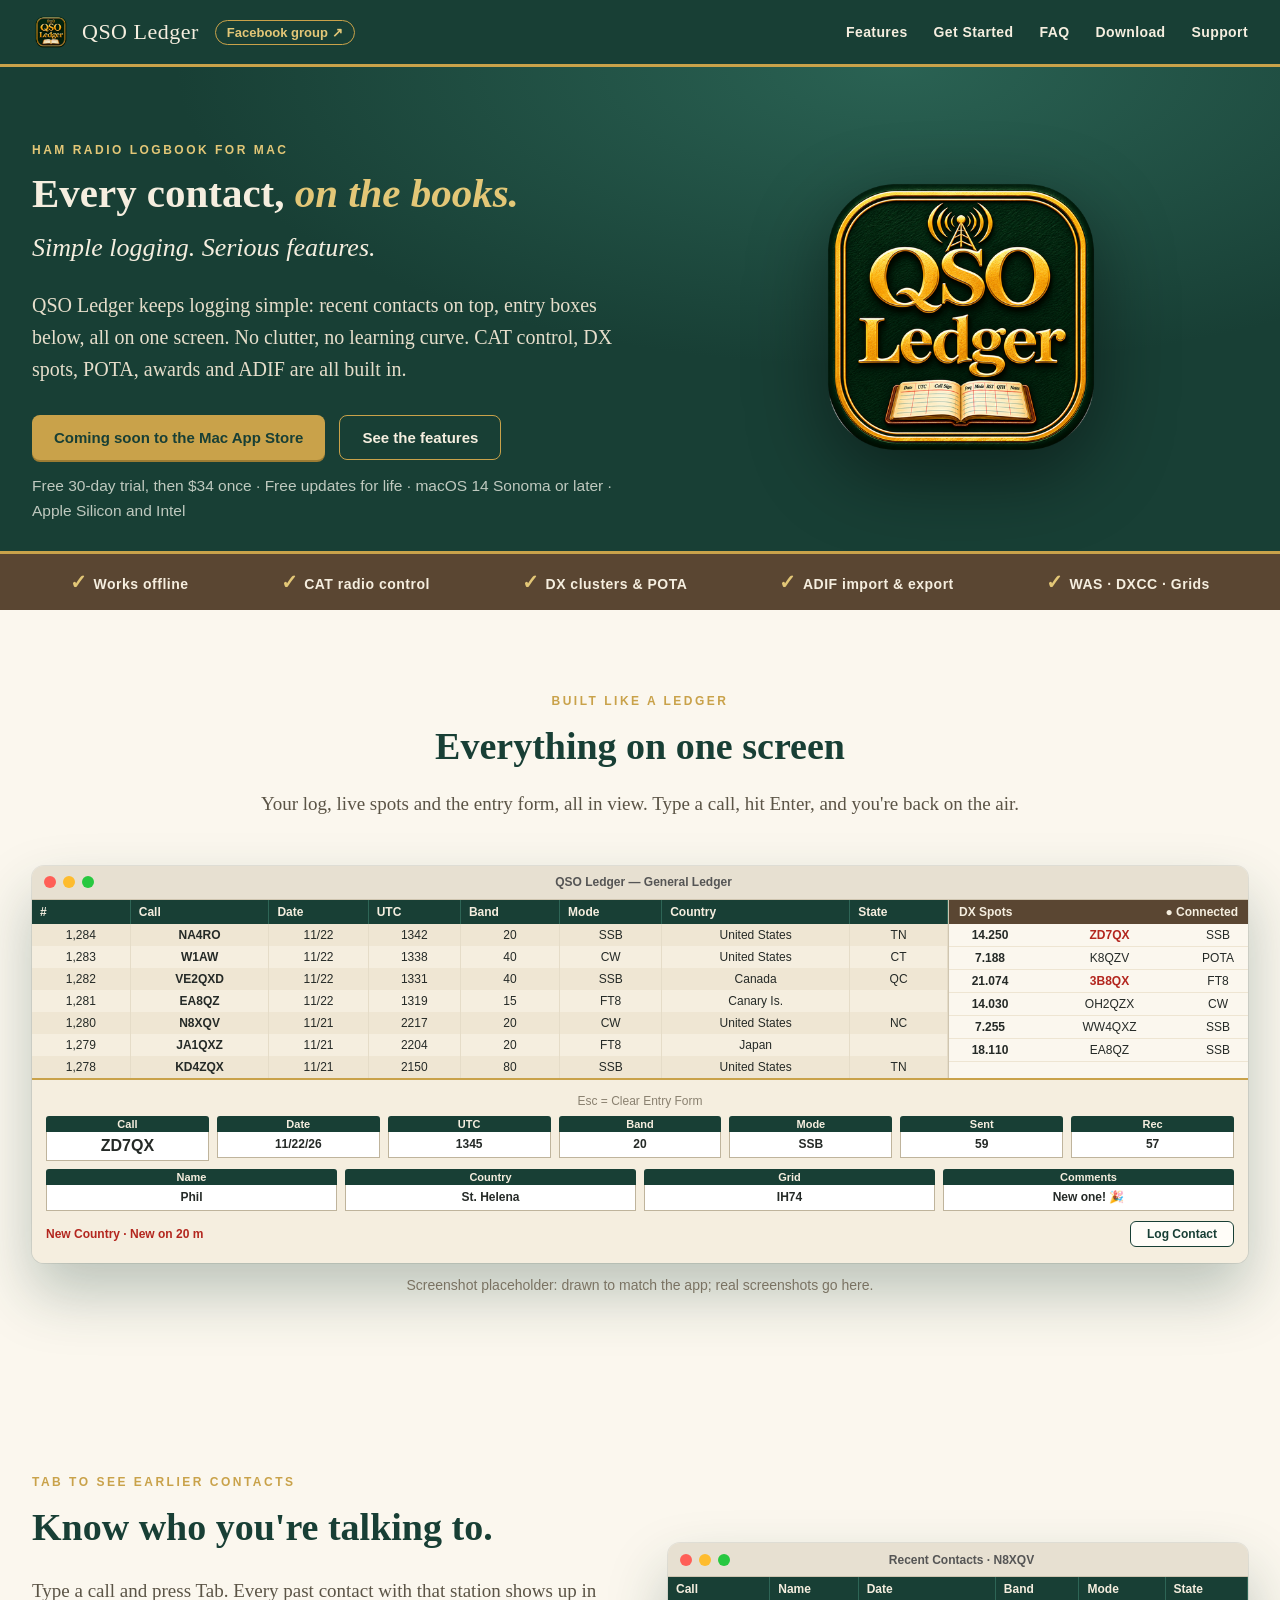
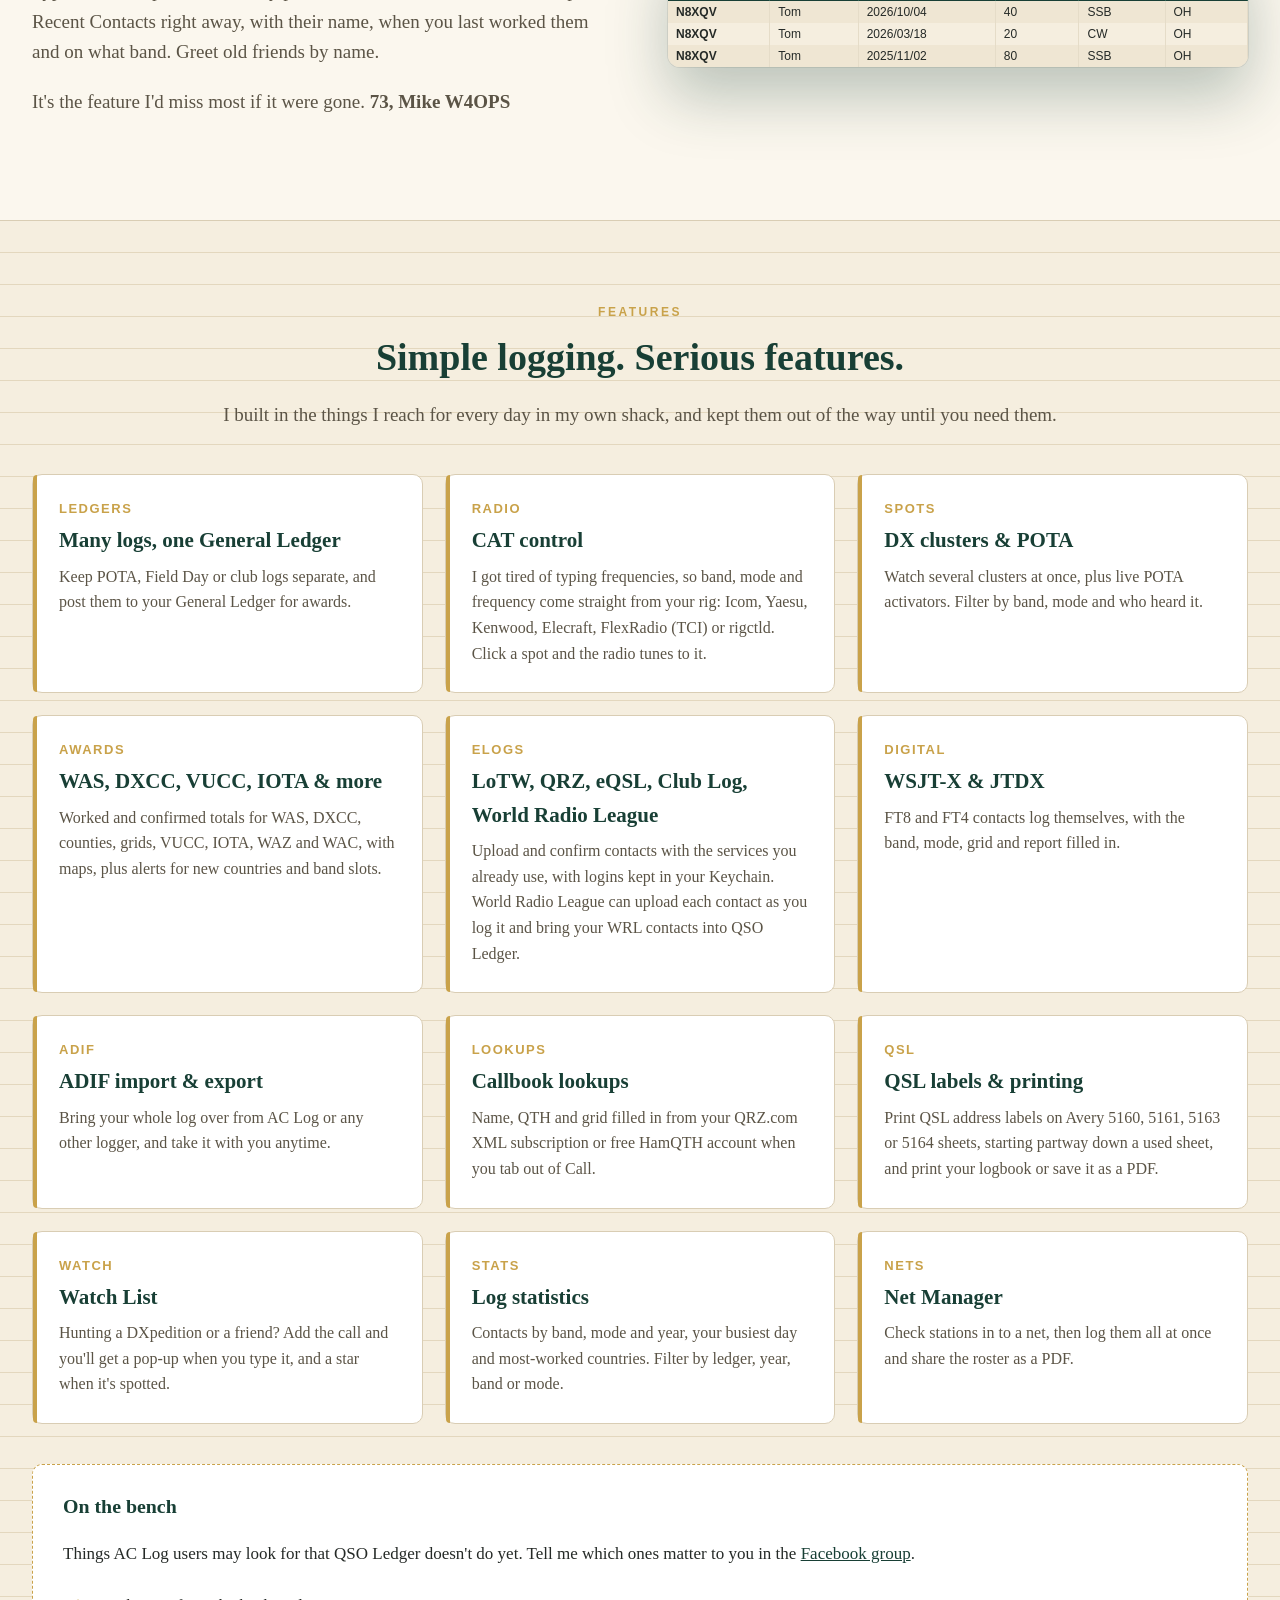
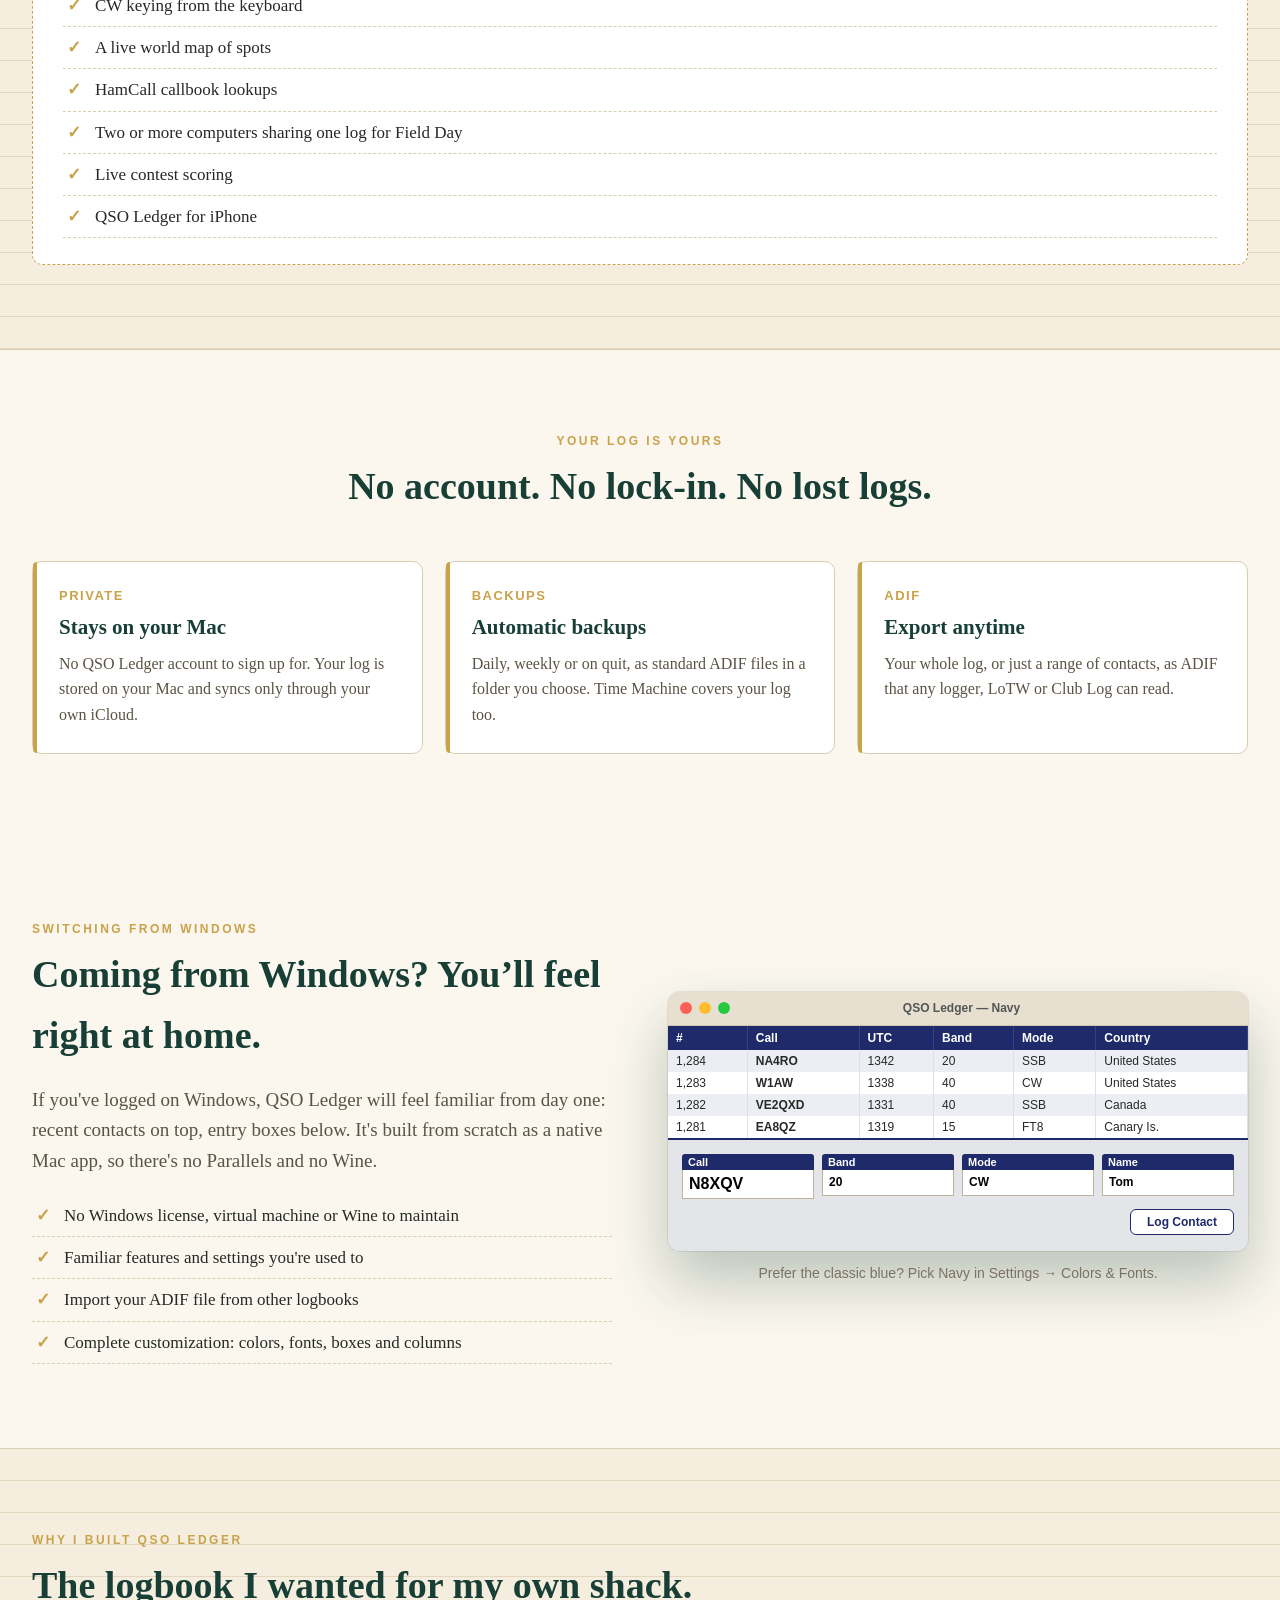
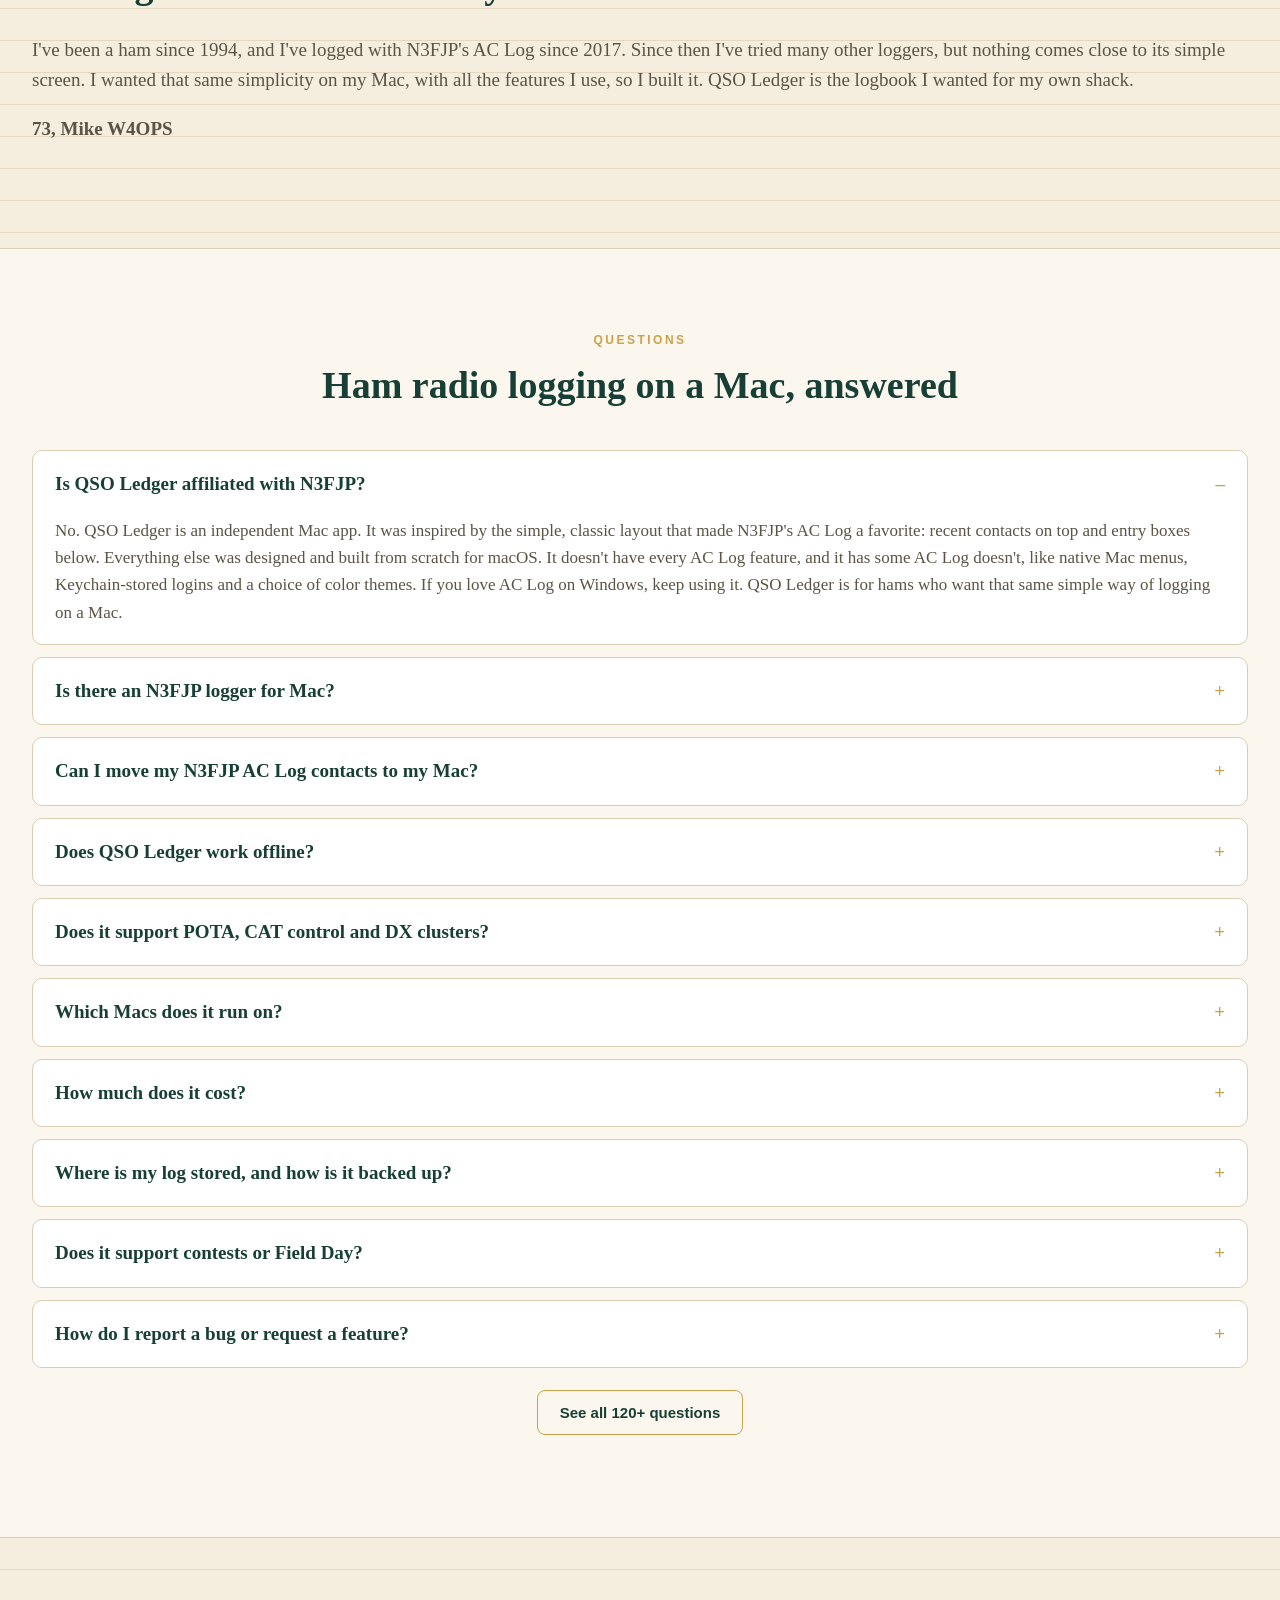
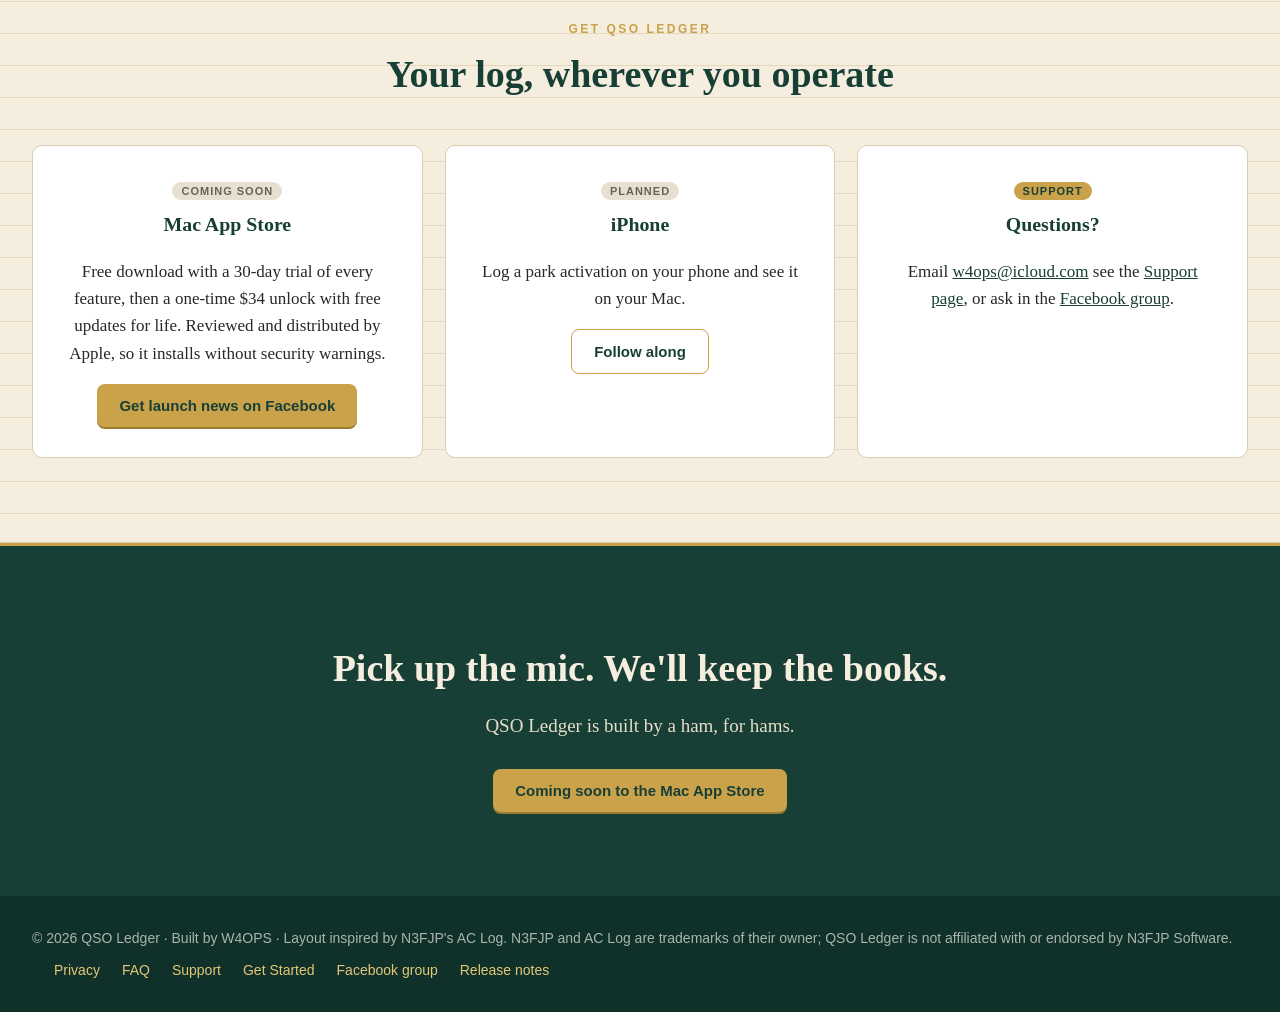
==== index.html @ 503329b3 "Use the full screen width: small side margins, every page and section as wide as the front page; her" ====
<!doctype html>
<html lang="en"><head>
<meta charset="utf-8"><meta name="viewport" content="width=device-width,initial-scale=1">
<title>QSO Ledger: Ham Radio Logbook for Mac, an N3FJP-Style Logger for macOS</title>
<meta name="description" content="QSO Ledger is a ham radio logbook for Mac. An N3FJP-style amateur radio logger for macOS with CAT control, DX clusters, POTA spots, WAS and DXCC awards, LoTW and ADIF import from AC Log.">
<meta name="keywords" content="ham radio logbook for Mac, logbook for Mac, amateur radio logger Mac, N3FJP for Mac, N3FJP equivalent for Mac, AC Log for Mac, macOS ham radio logging software, POTA logger Mac, ADIF logger Mac, DX cluster Mac">
<link rel="canonical" href="https://qsoledger.com/">
<meta property="og:type" content="website"><meta property="og:url" content="https://qsoledger.com/">
<meta property="og:title" content="QSO Ledger: Ham Radio Logbook for Mac">
<meta property="og:description" content="Every contact, on the books. Simple logging. Serious features. The ham radio logbook for Mac.">
<meta property="og:image" content="https://qsoledger.com/icon.png">
<meta name="twitter:card" content="summary">
<script type="application/ld+json">
{"@context": "https://schema.org", "@graph": [{"@type": "SoftwareApplication", "name": "QSO Ledger", "operatingSystem": "macOS 14 or later", "applicationCategory": "UtilitiesApplication", "description": "Ham radio logbook for Mac with CAT control, DX clusters, POTA spots, awards and ADIF import, with a layout inspired by N3FJP's AC Log.", "url": "https://qsoledger.com/", "image": "https://qsoledger.com/icon.png", "author": {"@type": "Person", "name": "W4OPS"}, "offers": [{"@type": "Offer", "name": "30-day free trial", "price": "0.00", "priceCurrency": "USD"}, {"@type": "Offer", "name": "Unlock QSO Ledger (one-time in-app purchase)", "price": "34.00", "priceCurrency": "USD"}]}, {"@type": "FAQPage", "mainEntity": [{"@type": "Question", "name": "Is QSO Ledger affiliated with N3FJP?", "acceptedAnswer": {"@type": "Answer", "text": "No. QSO Ledger is an independent Mac app. It was inspired by the simple, classic layout that made N3FJP's AC Log a favorite: recent contacts on top and entry boxes below. Everything else was designed and built from scratch for macOS. It doesn't have every AC Log feature, and it has some AC Log doesn't, like native Mac menus, Keychain-stored logins and a choice of color themes. If you love AC Log on Windows, keep using it. QSO Ledger is for hams who want that same simple way of logging on a Mac."}}, {"@type": "Question", "name": "Is there an N3FJP logger for Mac?", "acceptedAnswer": {"@type": "Answer", "text": "N3FJP Software makes its loggers for Windows. Mac users have usually run them in Parallels or another Windows virtual machine, or through Wine. A virtual machine means paying for and maintaining a second operating system, Wine can be hit-or-miss, and radio control over USB can be fiddly with either. QSO Ledger is a native Mac logbook with a similar layout, so there's no Windows install and no emulation. It is not affiliated with N3FJP Software."}}, {"@type": "Question", "name": "Can I move my N3FJP AC Log contacts to my Mac?", "acceptedAnswer": {"@type": "Answer", "text": "Yes, in a few minutes. In AC Log, export your log as an ADIF file and save it somewhere your Mac can reach, such as a USB stick, a cloud folder or email. In QSO Ledger, choose File → Import ADIF and select the file. QSO Ledger reads your contacts, QSL and LoTW confirmation status, grids and comments, then works out your WAS, DXCC and grid progress. Your AC Log file isn't changed. The same steps work for any logger that exports ADIF."}}, {"@type": "Question", "name": "Does QSO Ledger work offline?", "acceptedAnswer": {"@type": "Answer", "text": "Yes. Your logbook is stored on your Mac, so logging, award tracking, search and ADIF import and export all work with no internet: in the shack, at a park, on a hilltop or at Field Day. DX cluster and POTA spots, callbook lookups and LoTW, QRZ, eQSL and Club Log uploads pick up again when you're back online."}}, {"@type": "Question", "name": "Does it support POTA, CAT control and DX clusters?", "acceptedAnswer": {"@type": "Answer", "text": "Yes, all three. CAT control reads frequency, band and mode from Icom, Yaesu, Kenwood, Elecraft and FlexRadio radios, or any rig Hamlib's rigctld supports, and clicking a spot tunes your radio to it. You can connect to several DX clusters at once and filter spots by band, mode and where the spotter is. Live POTA activator spots show alongside, and you can keep a separate ledger for each activation and post it to your General Ledger for awards."}}, {"@type": "Question", "name": "Which Macs does it run on?", "acceptedAnswer": {"@type": "Answer", "text": "Any Mac running macOS 14 Sonoma or later. It's a universal app, so it runs natively on Apple Silicon (M1 and newer) and Intel Macs, with no Rosetta or extra software."}}, {"@type": "Question", "name": "How much does it cost?", "acceptedAnswer": {"@type": "Answer", "text": "QSO Ledger will be a free download on the Mac App Store with a 30-day trial of every feature. To keep logging after that, unlock it once for $34 inside the app, with free updates for life. No subscription."}}, {"@type": "Question", "name": "Where is my log stored, and how is it backed up?", "acceptedAnswer": {"@type": "Answer", "text": "Your log is stored on your Mac, and Time Machine backs it up along with everything else. QSO Ledger can also save automatic backups as standard ADIF files, daily, weekly or each time you quit, to a folder you choose, such as an external drive or a cloud folder. It keeps the last 7 by default. You can export your whole log to ADIF anytime, and there's no account to sign up for."}}, {"@type": "Question", "name": "Does it support contests or Field Day?", "acceptedAnswer": {"@type": "Answer", "text": "Basic support. File → Export Cabrillo writes a contest log with your categories, sent exchange and serial numbers, and you can keep a separate ledger for Field Day or each contest. There's no live contest scoring or multi-computer Field Day networking yet."}}, {"@type": "Question", "name": "How do I report a bug or request a feature?", "acceptedAnswer": {"@type": "Answer", "text": "Email w4ops@icloud.com. Include your macOS version and what you were doing, and attach a screenshot if you can."}}]}]}
</script>
<link rel="icon" href="icon.png"><link rel="stylesheet" href="style.css">
</head><body>
<nav><div class="wrap">
 <div class="navl"><a class="brand" href="#"><img src="icon.png" alt="">QSO Ledger</a><a class="fb" href="https://www.facebook.com/groups/qsoledger/" target="_blank" rel="noopener">Facebook group ↗</a></div>
 <ul><li><a href="#features">Features</a></li><li><a href="getting-started.html">Get Started</a></li><li><a href="faq.html">FAQ</a></li><li><a href="#download">Download</a></li><li><a href="support.html">Support</a></li></ul>
</div></nav>

<header class="hero"><div class="wrap">
 <div>
  <div class="eyebrow">Ham Radio Logbook for Mac</div>
  <h1>Every contact, <em>on the books.</em></h1>
  <p class="tagline">Simple logging. Serious features.</p>
  <p class="lede">QSO Ledger keeps logging simple: recent contacts on top, entry boxes below, all on one screen. No clutter, no learning curve. CAT control, DX spots, POTA, awards and ADIF are all built in.</p>
  <div class="cta">
   <a class="btn gold" href="#download">Coming soon to the Mac App Store</a>
   <a class="btn ghost" href="#features">See the features</a>
  </div>
  <div class="small terms"><span>Free 30-day trial, then $34 once</span> · <span>Free updates for life</span> · <span>macOS 14 Sonoma or later</span> · <span>Apple Silicon and Intel</span></div>
 </div>
 <div class="heroicon"><img src="icon.png" alt="QSO Ledger ham radio logbook for Mac app icon"></div>
</div></header>

<div class="band"><div class="wrap">
 <span><b>✓</b>Works offline</span><span><b>✓</b>CAT radio control</span><span><b>✓</b>DX clusters &amp; POTA</span><span><b>✓</b>ADIF import &amp; export</span><span><b>✓</b>WAS · DXCC · Grids</span>
</div></div>

<section class="center"><div class="wrap">
 <div class="eyebrow" style="color:var(--gold)">Built like a ledger</div>
 <h2>Everything on one screen</h2>
 <p class="sub">Your log, live spots and the entry form, all in view. Type a call, hit Enter, and you're back on the air.</p>
 <div class="window">
  <div class="tbar"><i class="dot r"></i><i class="dot y"></i><i class="dot g"></i><span>QSO Ledger — General Ledger</span></div>
  <div class="wbody">
   <div><table>
    <tr><th>#</th><th>Call</th><th>Date</th><th>UTC</th><th>Band</th><th>Mode</th><th>Country</th><th>State</th></tr>
    <tr><td>1,284</td><td><b>NA4RO</b></td><td>11/22</td><td>1342</td><td>20</td><td>SSB</td><td>United States</td><td>TN</td></tr>
    <tr><td>1,283</td><td><b>W1AW</b></td><td>11/22</td><td>1338</td><td>40</td><td>CW</td><td>United States</td><td>CT</td></tr>
    <tr><td>1,282</td><td><b>VE2QXD</b></td><td>11/22</td><td>1331</td><td>40</td><td>SSB</td><td>Canada</td><td>QC</td></tr>
    <tr><td>1,281</td><td><b>EA8QZ</b></td><td>11/22</td><td>1319</td><td>15</td><td>FT8</td><td>Canary Is.</td><td></td></tr>
    <tr><td>1,280</td><td><b>N8XQV</b></td><td>11/21</td><td>2217</td><td>20</td><td>CW</td><td>United States</td><td>NC</td></tr>
    <tr><td>1,279</td><td><b>JA1QXZ</b></td><td>11/21</td><td>2204</td><td>20</td><td>FT8</td><td>Japan</td><td></td></tr>
    <tr><td>1,278</td><td><b>KD4ZQX</b></td><td>11/21</td><td>2150</td><td>80</td><td>SSB</td><td>United States</td><td>TN</td></tr>
   </table></div>
   <div class="spots">
    <h4><span>DX Spots</span><span>● Connected</span></h4>
    <div class="s"><b>14.250</b><span class="new">ZD7QX</span><span>SSB</span></div>
    <div class="s"><b>7.188</b><span>K8QZV</span><span>POTA</span></div>
    <div class="s"><b>21.074</b><span class="new">3B8QX</span><span>FT8</span></div>
    <div class="s"><b>14.030</b><span>OH2QZX</span><span>CW</span></div>
    <div class="s"><b>7.255</b><span>WW4QXZ</span><span>SSB</span></div>
    <div class="s"><b>18.110</b><span>EA8QZ</span><span>SSB</span></div>
   </div>
  </div>
  <div class="entry">
   <div class="esc">Esc = Clear Entry Form</div>
   <div class="boxes">
    <div class="box call"><div class="l">Call</div><div class="v">ZD7QX</div></div>
    <div class="box"><div class="l">Date</div><div class="v">11/22/26</div></div>
    <div class="box"><div class="l">UTC</div><div class="v">1345</div></div>
    <div class="box"><div class="l">Band</div><div class="v">20</div></div>
    <div class="box"><div class="l">Mode</div><div class="v">SSB</div></div>
    <div class="box"><div class="l">Sent</div><div class="v">59</div></div>
    <div class="box"><div class="l">Rec</div><div class="v">57</div></div>
   </div>
   <div class="boxes">
    <div class="box"><div class="l">Name</div><div class="v">Phil</div></div>
    <div class="box"><div class="l">Country</div><div class="v">St. Helena</div></div>
    <div class="box"><div class="l">Grid</div><div class="v">IH74</div></div>
    <div class="box"><div class="l">Comments</div><div class="v">New one! 🎉</div></div>
   </div>
   <div class="status"><span style="color:#B3261E;font-weight:700">New Country · New on 20 m</span><span class="logbtn">Log Contact</span></div>
  </div>
 </div>
 <p class="cap">Screenshot placeholder: drawn to match the app; real screenshots go here.</p>
</div></section>

<section id="tab"><div class="wrap two">
 <div>
  <div class="eyebrow" style="color:var(--gold)">Tab to see earlier contacts</div>
  <h2>Know who you're talking to.</h2>
  <p class="sub">Type a call and press Tab. Every past contact with that station shows up in Recent Contacts right away, with their name, when you last worked them and on what band. Greet old friends by name.</p>
  <p class="sub">It's the feature I'd miss most if it were gone. <b>73, Mike W4OPS</b></p>
 </div>
 <div>
  <div class="window" style="margin-top:0">
   <div class="tbar"><i class="dot r"></i><i class="dot y"></i><i class="dot g"></i><span>Recent Contacts · N8XQV</span></div>
   <div style="overflow-x:auto"><table><tr><th>Call</th><th>Name</th><th>Date</th><th>Band</th><th>Mode</th><th>State</th></tr>
    <tr><td><b>N8XQV</b></td><td>Tom</td><td>2026/10/04</td><td>40</td><td>SSB</td><td>OH</td></tr>
    <tr><td><b>N8XQV</b></td><td>Tom</td><td>2026/03/18</td><td>20</td><td>CW</td><td>OH</td></tr>
    <tr><td><b>N8XQV</b></td><td>Tom</td><td>2025/11/02</td><td>80</td><td>SSB</td><td>OH</td></tr>
   </table></div>
  </div>
 </div>
</div></section>

<section id="features" class="ledger"><div class="wrap center">
 <div class="eyebrow" style="color:var(--gold)">Features</div>
 <h2>Simple logging. Serious features.</h2>
 <p class="sub">I built in the things I reach for every day in my own shack, and kept them out of the way until you need them.</p>
 <div class="grid" style="text-align:left">
  <div class="card"><div class="ico">Ledgers</div><h3>Many logs, one General Ledger</h3><p>Keep POTA, Field Day or club logs separate, and post them to your General Ledger for awards.</p></div>
  <div class="card"><div class="ico">Radio</div><h3>CAT control</h3><p>I got tired of typing frequencies, so band, mode and frequency come straight from your rig: Icom, Yaesu, Kenwood, Elecraft, FlexRadio (TCI) or rigctld. Click a spot and the radio tunes to it.</p></div>
  <div class="card"><div class="ico">Spots</div><h3>DX clusters &amp; POTA</h3><p>Watch several clusters at once, plus live POTA activators. Filter by band, mode and who heard it.</p></div>
  <div class="card"><div class="ico">Awards</div><h3>WAS, DXCC, VUCC, IOTA &amp; more</h3><p>Worked and confirmed totals for WAS, DXCC, counties, grids, VUCC, IOTA, WAZ and WAC, with maps, plus alerts for new countries and band slots.</p></div>
  <div class="card"><div class="ico">eLogs</div><h3>LoTW, QRZ, eQSL, Club Log, World Radio League</h3><p>Upload and confirm contacts with the services you already use, with logins kept in your Keychain. World Radio League can upload each contact as you log it and bring your WRL contacts into QSO Ledger.</p></div>
  <div class="card"><div class="ico">Digital</div><h3>WSJT-X &amp; JTDX</h3><p>FT8 and FT4 contacts log themselves, with the band, mode, grid and report filled in.</p></div>
  <div class="card"><div class="ico">ADIF</div><h3>ADIF import &amp; export</h3><p>Bring your whole log over from AC Log or any other logger, and take it with you anytime.</p></div>
  <div class="card"><div class="ico">Lookups</div><h3>Callbook lookups</h3><p>Name, QTH and grid filled in from your QRZ.com XML subscription or free HamQTH account when you tab out of Call.</p></div>
  <div class="card"><div class="ico">QSL</div><h3>QSL labels &amp; printing</h3><p>Print QSL address labels on Avery 5160, 5161, 5163 or 5164 sheets, starting partway down a used sheet, and print your logbook or save it as a PDF.</p></div>
  <div class="card"><div class="ico">Watch</div><h3>Watch List</h3><p>Hunting a DXpedition or a friend? Add the call and you'll get a pop-up when you type it, and a star when it's spotted.</p></div>
  <div class="card"><div class="ico">Stats</div><h3>Log statistics</h3><p>Contacts by band, mode and year, your busiest day and most-worked countries. Filter by ledger, year, band or mode.</p></div>
  <div class="card"><div class="ico">Nets</div><h3>Net Manager</h3><p>Check stations in to a net, then log them all at once and share the roster as a PDF.</p></div>
 </div>
 <div class="bench">
  <h3>On the bench</h3>
  <p>Things AC Log users may look for that QSO Ledger doesn't do yet. Tell me which ones matter to you in the <a href="https://www.facebook.com/groups/qsoledger/">Facebook group</a>.</p>
  <ul class="check"><li>CW keying from the keyboard</li><li>A live world map of spots</li><li>HamCall callbook lookups</li><li>Two or more computers sharing one log for Field Day</li><li>Live contest scoring</li><li>QSO Ledger for iPhone</li></ul>
 </div>
</div></section>

<section class="center"><div class="wrap">
 <div class="eyebrow" style="color:var(--gold)">Your log is yours</div>
 <h2>No account. No lock-in. No lost logs.</h2>
 <div class="grid" style="text-align:left">
  <div class="card"><div class="ico">Private</div><h3>Stays on your Mac</h3><p>No QSO Ledger account to sign up for. Your log is stored on your Mac and syncs only through your own iCloud.</p></div>
  <div class="card"><div class="ico">Backups</div><h3>Automatic backups</h3><p>Daily, weekly or on quit, as standard ADIF files in a folder you choose. Time Machine covers your log too.</p></div>
  <div class="card"><div class="ico">ADIF</div><h3>Export anytime</h3><p>Your whole log, or just a range of contacts, as ADIF that any logger, LoTW or Club Log can read.</p></div>
 </div>
</div></section>

<section id="windows"><div class="wrap two">
 <div>
  <div class="eyebrow" style="color:var(--gold)">Switching from Windows</div>
  <h2>Coming from Windows? You’ll feel right at home.</h2>
  <p class="sub">If you've logged on Windows, QSO Ledger will feel familiar from day one: recent contacts on top, entry boxes below. It's built from scratch as a native Mac app, so there's no Parallels and no Wine.</p>
  <ul class="check">
   <li>No Windows license, virtual machine or Wine to maintain</li>
   <li>Familiar features and settings you're used to</li>
   <li>Import your ADIF file from other logbooks</li>
   <li>Complete customization: colors, fonts, boxes and columns</li>
  </ul>
 </div>
 <div>
  <div class="window navy">
   <div class="tbar"><i class="dot r"></i><i class="dot y"></i><i class="dot g"></i><span>QSO Ledger — Navy</span></div>
   <table>
    <tr><th>#</th><th>Call</th><th>UTC</th><th>Band</th><th>Mode</th><th>Country</th></tr>
    <tr><td>1,284</td><td><b>NA4RO</b></td><td>1342</td><td>20</td><td>SSB</td><td>United States</td></tr>
    <tr><td>1,283</td><td><b>W1AW</b></td><td>1338</td><td>40</td><td>CW</td><td>United States</td></tr>
    <tr><td>1,282</td><td><b>VE2QXD</b></td><td>1331</td><td>40</td><td>SSB</td><td>Canada</td></tr>
    <tr><td>1,281</td><td><b>EA8QZ</b></td><td>1319</td><td>15</td><td>FT8</td><td>Canary Is.</td></tr>
   </table>
   <div class="entry">
    <div class="boxes">
     <div class="box call"><div class="l">Call</div><div class="v">N8XQV</div></div>
     <div class="box"><div class="l">Band</div><div class="v">20</div></div>
     <div class="box"><div class="l">Mode</div><div class="v">CW</div></div>
     <div class="box"><div class="l">Name</div><div class="v">Tom</div></div>
    </div>
    <div class="status"><span></span><span class="logbtn">Log Contact</span></div>
   </div>
  </div>
  <p class="cap">Prefer the classic blue? Pick Navy in Settings → Colors &amp; Fonts.</p>
 </div>
</div></section>

<section id="why" class="ledger"><div class="wrap">
 <div class="eyebrow" style="color:var(--gold)">Why I built QSO Ledger</div>
 <h2>The logbook I wanted for my own shack.</h2>
 <p class="sub">I've been a ham since 1994, and I've logged with N3FJP's AC Log since 2017. Since then I've tried many other loggers, but nothing comes close to its simple screen. I wanted that same simplicity on my Mac, with all the features I use, so I built it. QSO Ledger is the logbook I wanted for my own shack.</p>
 <p class="sub"><b>73, Mike W4OPS</b></p>
</div></section>

<section id="faq"><div class="wrap">
 <div class="center"><div class="eyebrow" style="color:var(--gold)">Questions</div><h2>Ham radio logging on a Mac, answered</h2></div>
 <div class="faq">
  <details open><summary>Is QSO Ledger affiliated with N3FJP?</summary><p>No. QSO Ledger is an independent Mac app. It was inspired by the simple, classic layout that made N3FJP's AC Log a favorite: recent contacts on top and entry boxes below. Everything else was designed and built from scratch for macOS. It doesn't have every AC Log feature, and it has some AC Log doesn't, like native Mac menus, Keychain-stored logins and a choice of color themes. If you love AC Log on Windows, keep using it. QSO Ledger is for hams who want that same simple way of logging on a Mac.</p></details>
  <details><summary>Is there an N3FJP logger for Mac?</summary><p>N3FJP Software makes its loggers for Windows. Mac users have usually run them in Parallels or another Windows virtual machine, or through Wine. A virtual machine means paying for and maintaining a second operating system, Wine can be hit-or-miss, and radio control over USB can be fiddly with either. QSO Ledger is a native Mac logbook with a similar layout, so there's no Windows install and no emulation. It is not affiliated with N3FJP Software.</p></details>
  <details><summary>Can I move my N3FJP AC Log contacts to my Mac?</summary><p>Yes, in a few minutes. In AC Log, export your log as an ADIF file and save it somewhere your Mac can reach, such as a USB stick, a cloud folder or email. In QSO Ledger, choose File → Import ADIF and select the file. QSO Ledger reads your contacts, QSL and LoTW confirmation status, grids and comments, then works out your WAS, DXCC and grid progress. Your AC Log file isn't changed. The same steps work for any logger that exports ADIF.</p></details>
  <details><summary>Does QSO Ledger work offline?</summary><p>Yes. Your logbook is stored on your Mac, so logging, award tracking, search and ADIF import and export all work with no internet: in the shack, at a park, on a hilltop or at Field Day. DX cluster and POTA spots, callbook lookups and LoTW, QRZ, eQSL and Club Log uploads pick up again when you're back online.</p></details>
  <details><summary>Does it support POTA, CAT control and DX clusters?</summary><p>Yes, all three. CAT control reads frequency, band and mode from Icom, Yaesu, Kenwood, Elecraft and FlexRadio radios, or any rig Hamlib's rigctld supports, and clicking a spot tunes your radio to it. You can connect to several DX clusters at once and filter spots by band, mode and where the spotter is. Live POTA activator spots show alongside, and you can keep a separate ledger for each activation and post it to your General Ledger for awards.</p></details>
  <details><summary>Which Macs does it run on?</summary><p>Any Mac running macOS 14 Sonoma or later. It's a universal app, so it runs natively on Apple Silicon (M1 and newer) and Intel Macs, with no Rosetta or extra software.</p></details>
  <details><summary>How much does it cost?</summary><p>QSO Ledger will be a free download on the Mac App Store with a 30-day trial of every feature. To keep logging after that, unlock it once for $34 inside the app, with free updates for life. No subscription. Apple handles the payment, and Restore Purchase brings the unlock back on any Mac signed in with the same Apple ID. If the trial ends, your log stays readable and you can still search, print and export it.</p></details>
  <details><summary>Where is my log stored, and how is it backed up?</summary><p>Your log is stored on your Mac, and Time Machine backs it up along with everything else. QSO Ledger can also save automatic backups as standard ADIF files, daily, weekly or each time you quit, to a folder you choose, such as an external drive or a cloud folder. It keeps the last 7 by default. You can export your whole log to ADIF anytime, and there's no account to sign up for.</p></details>
  <details><summary>Does it support contests or Field Day?</summary><p>Basic support. File → Export Cabrillo writes a contest log with your categories, sent exchange and serial numbers, and you can keep a separate ledger for Field Day or each contest. There's no live contest scoring or multi-computer Field Day networking yet.</p></details>
  <details><summary>How do I report a bug or request a feature?</summary><p>Email <a href="mailto:w4ops@icloud.com">w4ops@icloud.com</a>. Include your macOS version and what you were doing, and attach a screenshot if you can.</p></details>
  <p class="center" style="margin-top:22px"><a class="btn ghost" style="color:var(--green)" href="faq.html">See all 120+ questions</a></p>
 </div>
</div></section>

<section id="download" class="ledger"><div class="wrap center">
 <div class="eyebrow" style="color:var(--gold)">Get QSO Ledger</div>
 <h2>Your log, wherever you operate</h2>
 <div class="platforms">
  <div class="plat"><span class="tag soon">Coming soon</span><h3>Mac App Store</h3><p>Free download with a 30-day trial of every feature, then a one-time $34 unlock with free updates for life. Reviewed and distributed by Apple, so it installs without security warnings.</p><a class="btn gold" href="https://www.facebook.com/groups/qsoledger/">Get launch news on Facebook</a></div>
  <div class="plat"><span class="tag soon">Planned</span><h3>iPhone</h3><p>Log a park activation on your phone and see it on your Mac.</p><a class="btn ghost" style="color:var(--green)" href="https://www.facebook.com/groups/qsoledger/">Follow along</a></div>
  <div class="plat"><span class="tag">Support</span><h3>Questions?</h3><p>Email <a href="mailto:w4ops@icloud.com">w4ops@icloud.com</a> see the <a href="support.html">Support page</a>, or ask in the <a href="https://www.facebook.com/groups/qsoledger/">Facebook group</a>.</p></div>
 </div>
</div></section>

<section class="final"><div class="wrap">
 <h2>Pick up the mic. We'll keep the books.</h2>
 <p class="sub" style="color:#E6DECB;margin:0 auto 28px">QSO Ledger is built by a ham, for hams.</p>
 <a class="btn gold" href="#download">Coming soon to the Mac App Store</a>
</div></section>

<footer><div class="wrap">
 <span>© 2026 QSO Ledger · Built by W4OPS · Layout inspired by N3FJP's AC Log. N3FJP and AC Log are trademarks of their owner; QSO Ledger is not affiliated with or endorsed by N3FJP Software.</span>
 <span><a href="privacy.html">Privacy</a><a href="faq.html">FAQ</a><a href="support.html">Support</a><a href="getting-started.html">Get Started</a><a href="https://www.facebook.com/groups/qsoledger/">Facebook group</a><a href="releases.html">Release notes</a></span>
</div></footer>
</body></html>
---- style.css ----
:root{--green:#183F35;--green2:#22564A;--gold:#C9A24A;--gold2:#E3C777;--cream:#F5EEDF;--paper:#FBF7EE;--ink:#252A27;--brown:#5A4632;--line:#D9CDB4}
*{box-sizing:border-box}html{scroll-behavior:smooth}
body{margin:0;background:var(--paper);color:var(--ink);font:17px/1.6 "Iowan Old Style","Palatino Linotype",Palatino,Georgia,serif}
a{color:var(--green)}
.sans{font-family:-apple-system,"Helvetica Neue",Helvetica,Arial,sans-serif}
.wrap{max-width:none;margin:0 auto;padding:0 clamp(16px,2.5vw,40px)}
nav{background:var(--green);border-bottom:3px solid var(--gold)}
nav .wrap{display:flex;align-items:center;justify-content:space-between;height:64px}
.brand{display:flex;align-items:center;gap:12px;color:var(--cream);text-decoration:none;font-size:22px;letter-spacing:.5px}
.brand img{width:38px;height:38px}
.navl{display:flex;align-items:center;gap:16px}.fb{color:var(--gold2);text-decoration:none;font:600 13px -apple-system,Helvetica,Arial;border:1px solid var(--gold);border-radius:20px;padding:4px 11px}.fb:hover{background:var(--gold);color:var(--green)}
nav ul{display:flex;gap:26px;list-style:none;margin:0;padding:0}
nav ul a{color:var(--cream);text-decoration:none;font:600 14px -apple-system,Helvetica,Arial;letter-spacing:.4px}
nav ul a:hover{color:var(--gold2)}
.hero{background:radial-gradient(1200px 500px at 70% 0,#2A6253 0,var(--green) 60%);color:var(--cream);padding:76px 0 0;overflow:hidden}
.hero .wrap{display:grid;grid-template-columns:1.05fr 1fr;gap:40px;align-items:center}
.eyebrow{font:700 12px -apple-system,Helvetica,Arial;letter-spacing:2.5px;text-transform:uppercase;color:var(--gold2)}
h1{font-size:54px;line-height:1.08;margin:14px 0 18px;font-weight:600}
.hero h1{white-space:nowrap;font-size:min(64px,3.2vw)}
@media(max-width:860px){.hero h1{font-size:6.4vw}}
h1 em{color:var(--gold2);font-style:italic}
.lede{font-size:20px;color:#E6DECB}
.tagline{font-size:26px;font-style:italic;color:var(--cream);margin:-6px 0 18px}
.cta{display:flex;gap:14px;margin:30px 0 14px;flex-wrap:wrap}
.btn{display:inline-flex;align-items:center;gap:10px;padding:13px 22px;border-radius:8px;font:600 15px -apple-system,Helvetica,Arial;text-decoration:none}
.btn.gold{background:var(--gold);color:var(--green);box-shadow:0 2px 0 #9C7C33}
.btn.ghost{border:1.5px solid var(--gold);color:var(--cream)}
.small{font:13px -apple-system,Helvetica,Arial;color:#BFC9BF}
.hero .terms{font-size:15.5px;line-height:1.6;margin-bottom:28px}.terms span{display:inline-block;max-width:100%}
.video{padding:44px 0 8px}.video video{width:100%;max-width:1080px;height:auto;border-radius:10px;box-shadow:0 18px 40px rgba(0,0,0,.25);background:#000}
.heroicon{display:flex;justify-content:center;padding-bottom:60px}
.heroicon img{width:330px;filter:drop-shadow(0 24px 40px rgba(0,0,0,.45))}
.band{background:var(--brown);color:var(--cream);padding:16px 0;border-top:3px solid var(--gold)}
.band .wrap{display:flex;justify-content:space-around;flex-wrap:wrap;gap:16px;font:600 14px -apple-system,Helvetica,Arial;letter-spacing:.5px}
.band b{color:var(--gold2);font-size:20px;margin-right:6px}
section{padding:84px 0}
h2{font-size:38px;margin:8px 0 12px;font-weight:600;color:var(--green)}
.sub{font-size:19px;color:#5b5446}
.center{text-align:center}.center .sub{margin:0 auto}#why .sub{max-width:none}
/* app mock */
.window{margin:46px auto 0;border-radius:12px;overflow:hidden;background:var(--cream);box-shadow:0 30px 60px rgba(24,63,53,.28),0 0 0 1px rgba(0,0,0,.08);font:12px -apple-system,Helvetica,Arial}
.tbar{height:34px;background:#E7E0D1;display:flex;align-items:center;padding:0 12px;gap:7px;border-bottom:1px solid #CFC5B0}
.dot{width:12px;height:12px;border-radius:50%}.r{background:#FF5F57}.y{background:#FEBC2E}.g{background:#28C840}
.tbar span{flex:1;text-align:center;color:#555;font-weight:600;margin-right:50px}
.wbody{display:grid;grid-template-columns:1fr 300px}
table{border-collapse:collapse;width:100%}
th{background:var(--green);color:var(--cream);text-align:left;padding:5px 8px;font-weight:700;border-right:1px solid #2E6556}
td{padding:4px 8px;border-right:1px solid #E5DCC8}
tr:nth-child(even) td{background:#EFE6D3}
.spots{border-left:1px solid #CFC5B0;background:#FBF7EE}
.spots h4{margin:0;background:var(--brown);color:var(--cream);padding:5px 10px;font-size:12px;display:flex;justify-content:space-between}
.spots div.s{display:grid;grid-template-columns:62px 1fr 40px;padding:4px 10px;border-bottom:1px solid #EEE5D2}
.new{color:#B3261E;font-weight:700}
.entry{border-top:2px solid var(--gold);padding:14px 14px 16px;background:var(--cream)}
.esc{text-align:center;color:#8a8170;font-size:12px;margin-bottom:8px}
.boxes{display:flex;gap:8px;margin-bottom:8px}
.box{flex:1}.box .l{background:var(--green);color:var(--cream);font-weight:700;font-size:11px;padding:2px 6px;border-radius:3px 3px 0 0}
.box .v{background:#fff;border:1px solid #BFB49C;border-top:0;padding:5px 6px;font-weight:600;min-height:26px}
.box.call .v{font-size:16px}
.status{display:flex;justify-content:space-between;align-items:center;margin-top:10px}
.logbtn{border:1.5px solid var(--green);color:var(--green);background:#FFFDF8;border-radius:6px;padding:5px 16px;font-weight:600}
.cap{text-align:center;color:#7a7262;font:14px -apple-system,Helvetica,Arial;margin-top:14px}
/* features */
.grid{display:grid;grid-template-columns:repeat(3,1fr);gap:22px;margin-top:44px}
.card{background:#fff;border:1px solid var(--line);border-radius:10px;padding:26px;position:relative}
.card:before{content:"";position:absolute;left:0;top:0;bottom:0;width:4px;background:var(--gold);border-radius:10px 0 0 10px}
.card h3{margin:0 0 6px;font-size:21px;color:var(--green)}
.card p{margin:0;color:#5b5446;font-size:16px}
.ico{font:700 13px -apple-system,Helvetica,Arial;color:var(--gold);letter-spacing:1.5px;text-transform:uppercase;margin-bottom:8px}
.ledger{background:var(--cream);background-image:repeating-linear-gradient(transparent 0 31px,#E3D7BE 31px 32px);border-top:1px solid var(--line);border-bottom:1px solid var(--line)}
.two{display:grid;grid-template-columns:1fr 1fr;gap:56px;align-items:center}
.quote{background:var(--green);color:var(--cream);border-radius:12px;padding:34px;border:2px solid var(--gold);font-size:20px;font-style:italic}
.quote small{display:block;margin-top:14px;font:600 13px -apple-system,Helvetica,Arial;font-style:normal;color:var(--gold2);letter-spacing:.5px}
ul.check{list-style:none;padding:0;margin:18px 0 0}
ul.check li{padding:7px 0 7px 32px;position:relative;border-bottom:1px dashed var(--line)}
ul.check li:before{content:"✓";position:absolute;left:4px;color:var(--gold);font-weight:700}
.platforms{display:grid;grid-template-columns:repeat(3,1fr);gap:22px;margin-top:40px}
.plat{text-align:center;border:1px solid var(--line);border-radius:10px;padding:30px;background:#fff}
.plat h3{margin:6px 0;color:var(--green)}
.tag{display:inline-block;font:700 11px -apple-system,Helvetica,Arial;letter-spacing:1px;text-transform:uppercase;padding:3px 9px;border-radius:20px;background:var(--gold);color:var(--green)}
.tag.soon{background:#E7E0D1;color:#6b6250}
.final{background:var(--green);color:var(--cream);text-align:center;border-top:3px solid var(--gold)}
.final h2{color:var(--cream)}
footer{background:#10302A;color:#A9B5AC;font:14px -apple-system,Helvetica,Arial;padding:34px 0}
footer .wrap{display:flex;justify-content:space-between;flex-wrap:wrap;gap:16px}
footer a{color:var(--gold2);text-decoration:none;margin-left:22px}
@media(max-width:860px){.hero .wrap,.two,.grid,.platforms{grid-template-columns:1fr}h1{font-size:40px}.wbody{grid-template-columns:1fr}.spots{display:none}nav ul{display:none}}
.card.ph{border-style:dashed;background:#FFFDF8}.card.ph:before{background:#D9CDB4}
.window.navy{margin:0;background:#E4E5E9;font-size:12px}
.window.navy th{background:#1F2A6B;border-right-color:#34408A;color:#fff}
.window.navy td{border-right-color:#DDE0EA;background:#fff}
.window.navy tr:nth-child(even) td{background:#ECEEF3}
.window.navy .entry{background:#E4E5E9;border-top-color:#1F2A6B}
.window.navy .box .l{background:#1F2A6B;color:#fff}.window.navy .box .v{color:#000}
.window.navy .logbtn{border-color:#1F2A6B;color:#1F2A6B;background:#fff}
.faq{margin-top:34px}
.faq details{background:#fff;border:1px solid var(--line);border-radius:10px;margin:12px 0;padding:0 22px}
.faq summary{cursor:pointer;padding:18px 0;font-size:19px;color:var(--green);font-weight:600;list-style:none}
.faq summary::after{content:"+";float:right;color:var(--gold);font-weight:700}
.faq details[open] summary::after{content:"–"}
.faq p{margin:0 0 18px;color:#5b5446}
.faqpage h3{margin:44px 0 6px;font-size:26px;color:var(--green)}
.faqpage details ul,.faqpage details ol{margin:-6px 0 18px;color:#5b5446;padding-left:22px}.faqpage details li{margin:4px 0}
.faqpage table{border-collapse:collapse;margin:0 0 18px;color:#5b5446;font-size:16px}.faqpage th,.faqpage td{border-bottom:1px solid var(--line);padding:6px 18px 6px 0;text-align:left}.faqpage th{color:var(--green);background:none;border-right:0}
.faqpage .terms-table table{background:#fff;border:1px solid var(--line);border-radius:10px;padding:8px 22px;border-collapse:separate;width:100%}
.nb{display:inline-block;font:700 11px -apple-system,Helvetica,Arial;letter-spacing:.6px;text-transform:uppercase;background:var(--gold);color:var(--green);border-radius:5px;padding:3px 7px;vertical-align:middle;margin-left:8px}
.toc{display:flex;flex-wrap:wrap;gap:8px 18px;margin:22px 0 0;font:600 14px -apple-system,Helvetica,Arial}.toc a{color:var(--green)}
.bench{margin:40px auto 0;text-align:left;background:#fff;border:1px dashed var(--gold);border-radius:10px;padding:26px 30px}
.bench h3{margin:0 0 6px;color:var(--green)}
#tab .two>*{min-width:0}
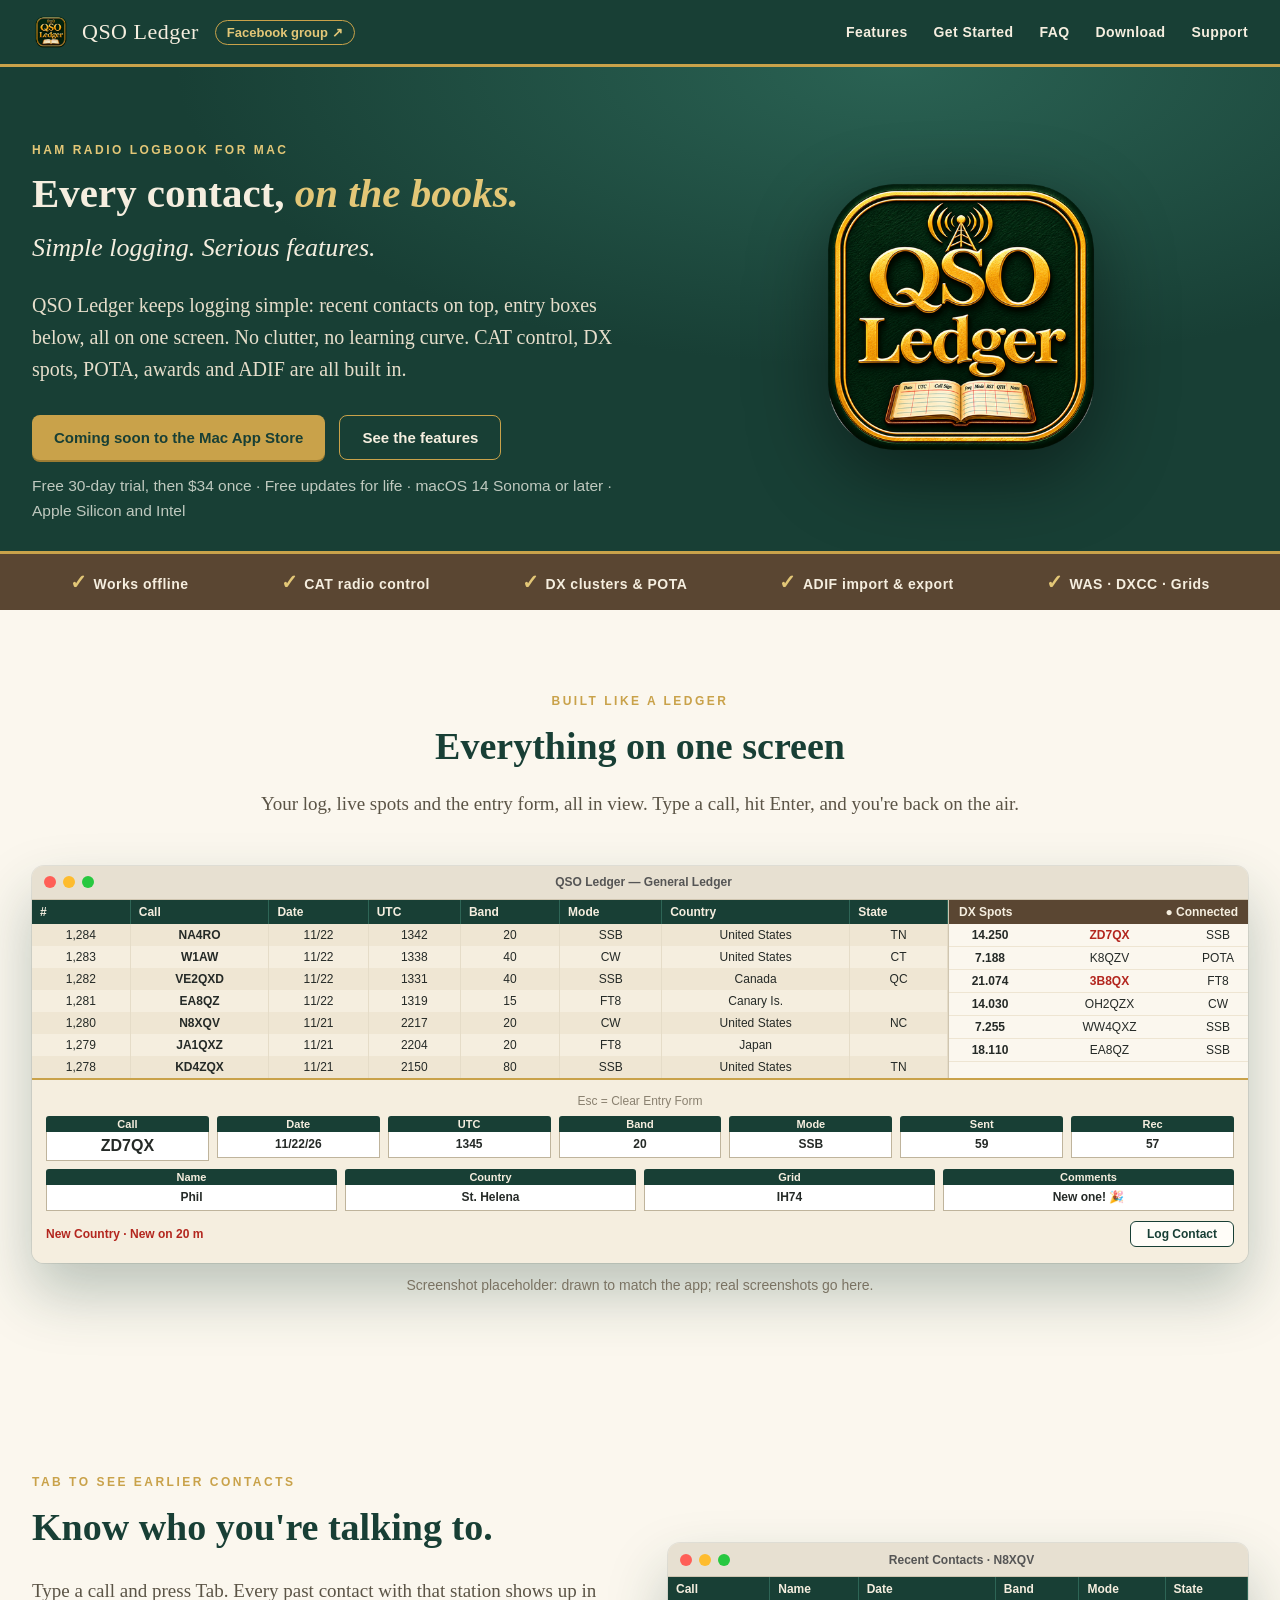
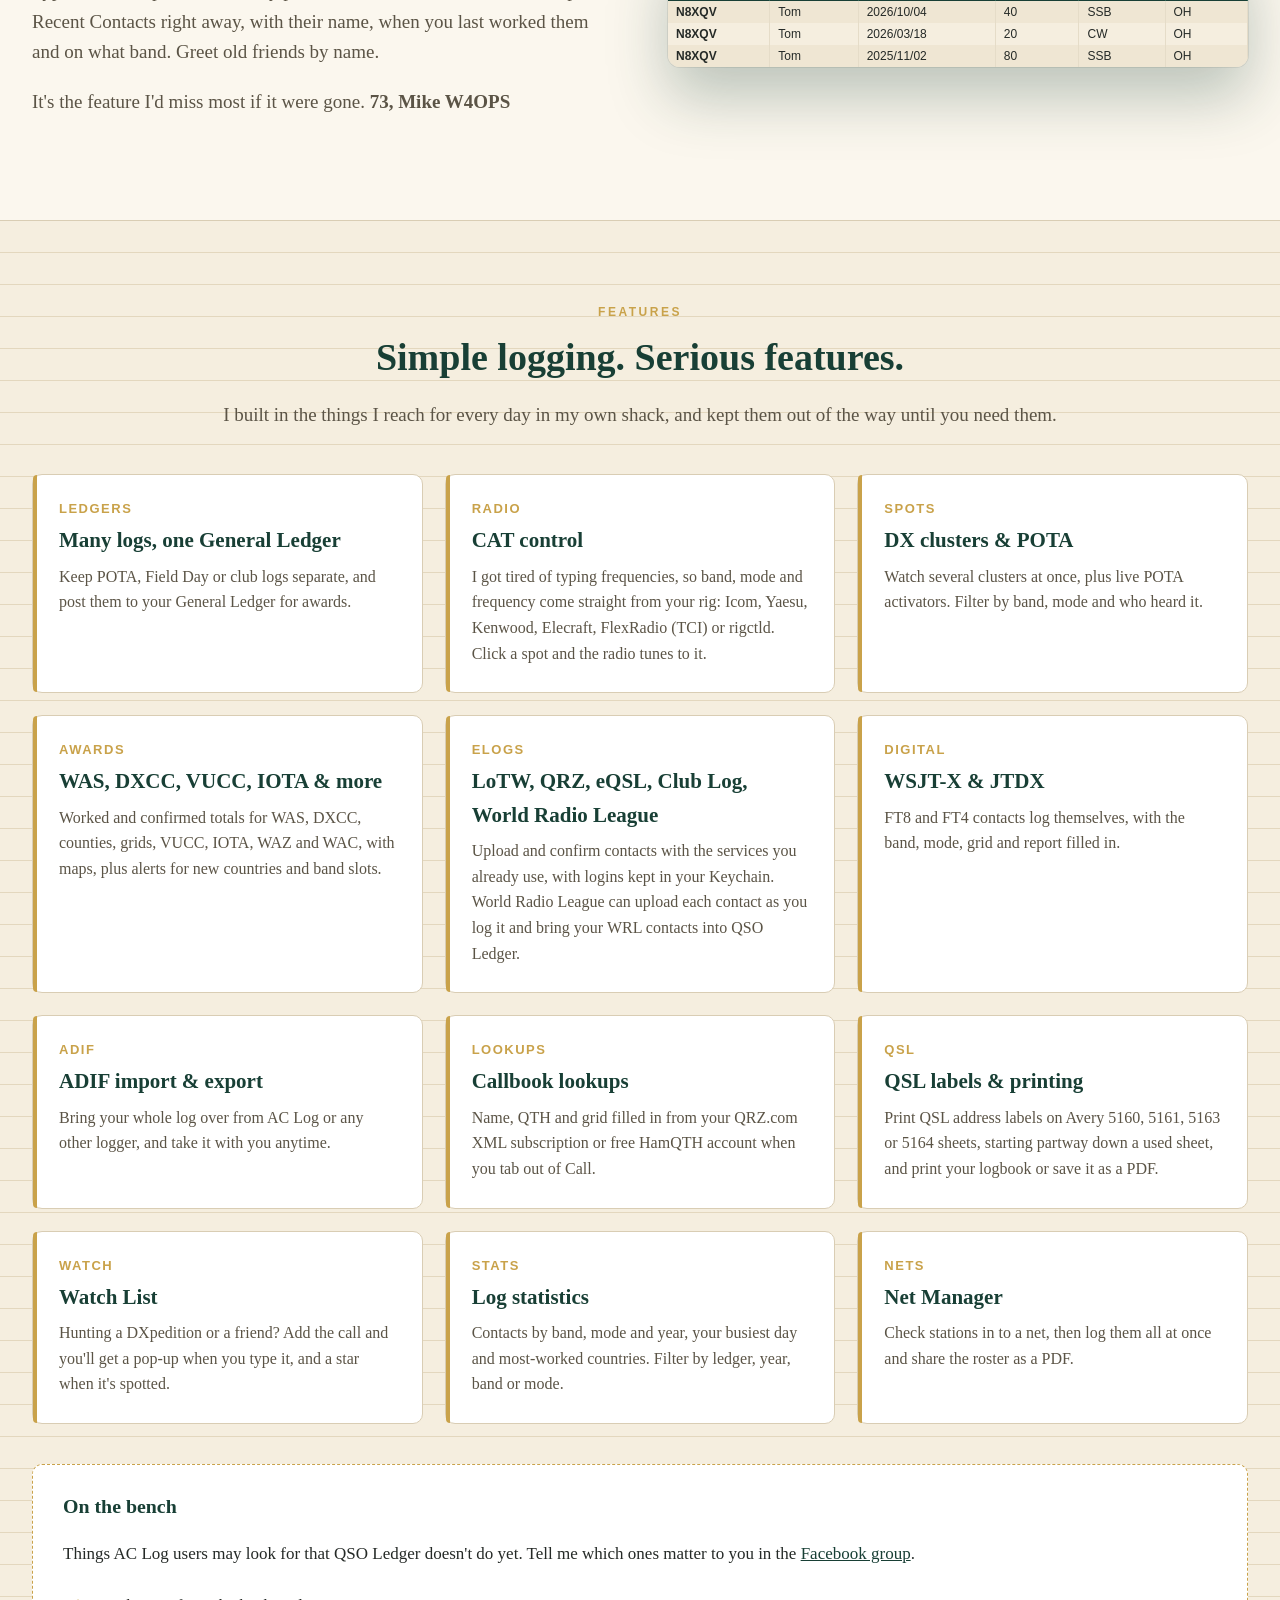
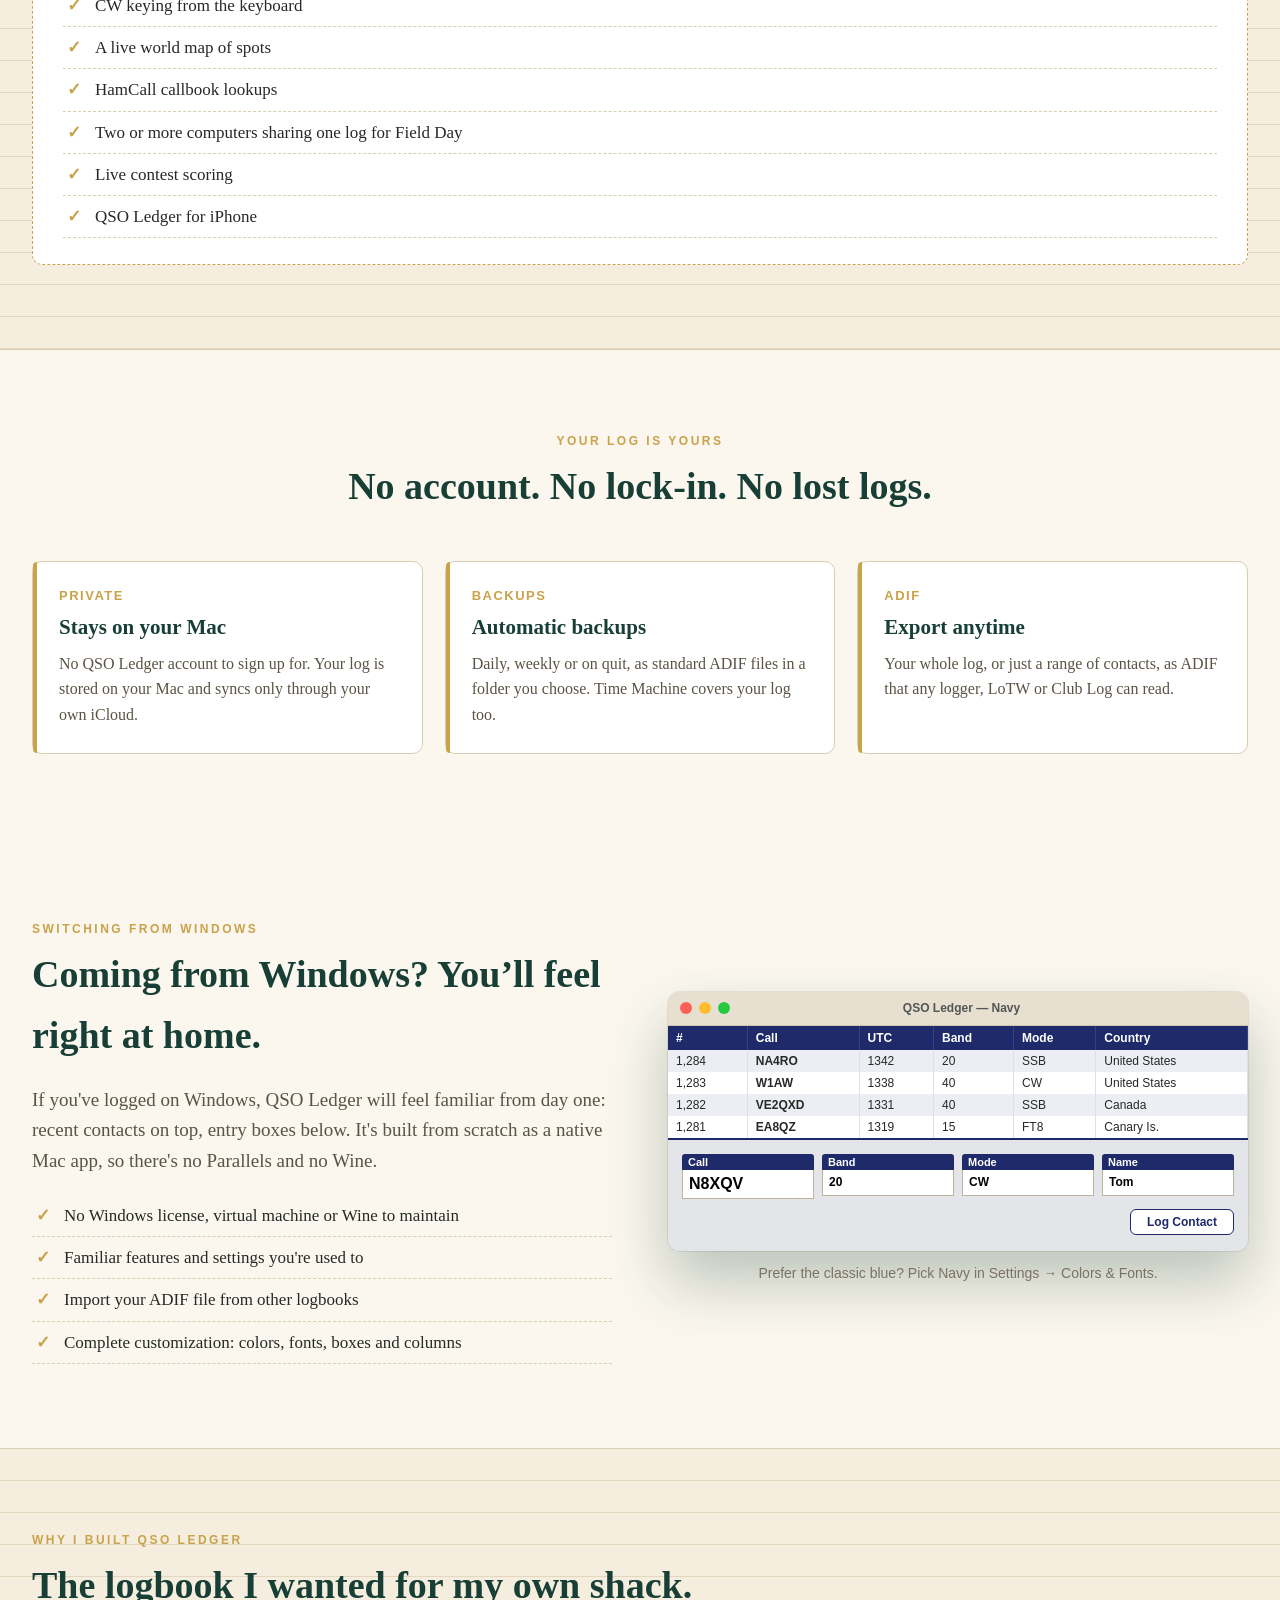
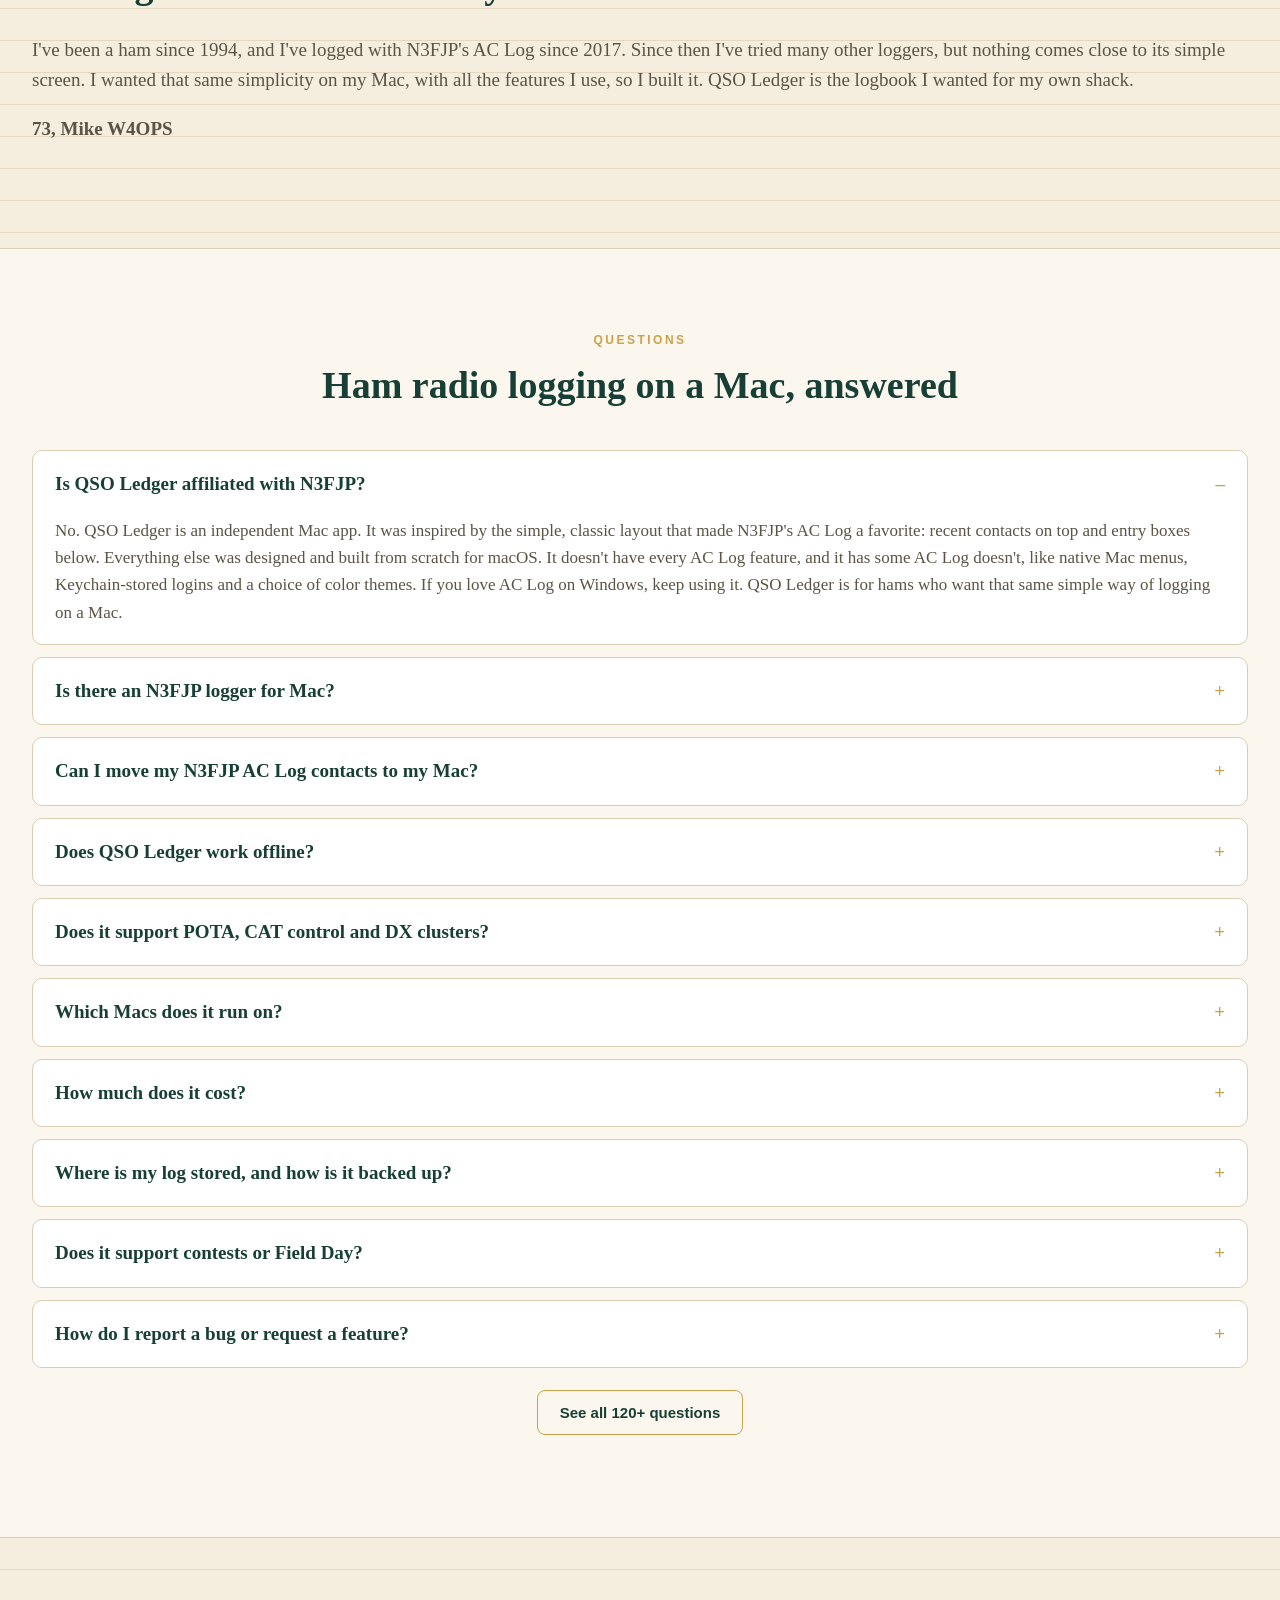
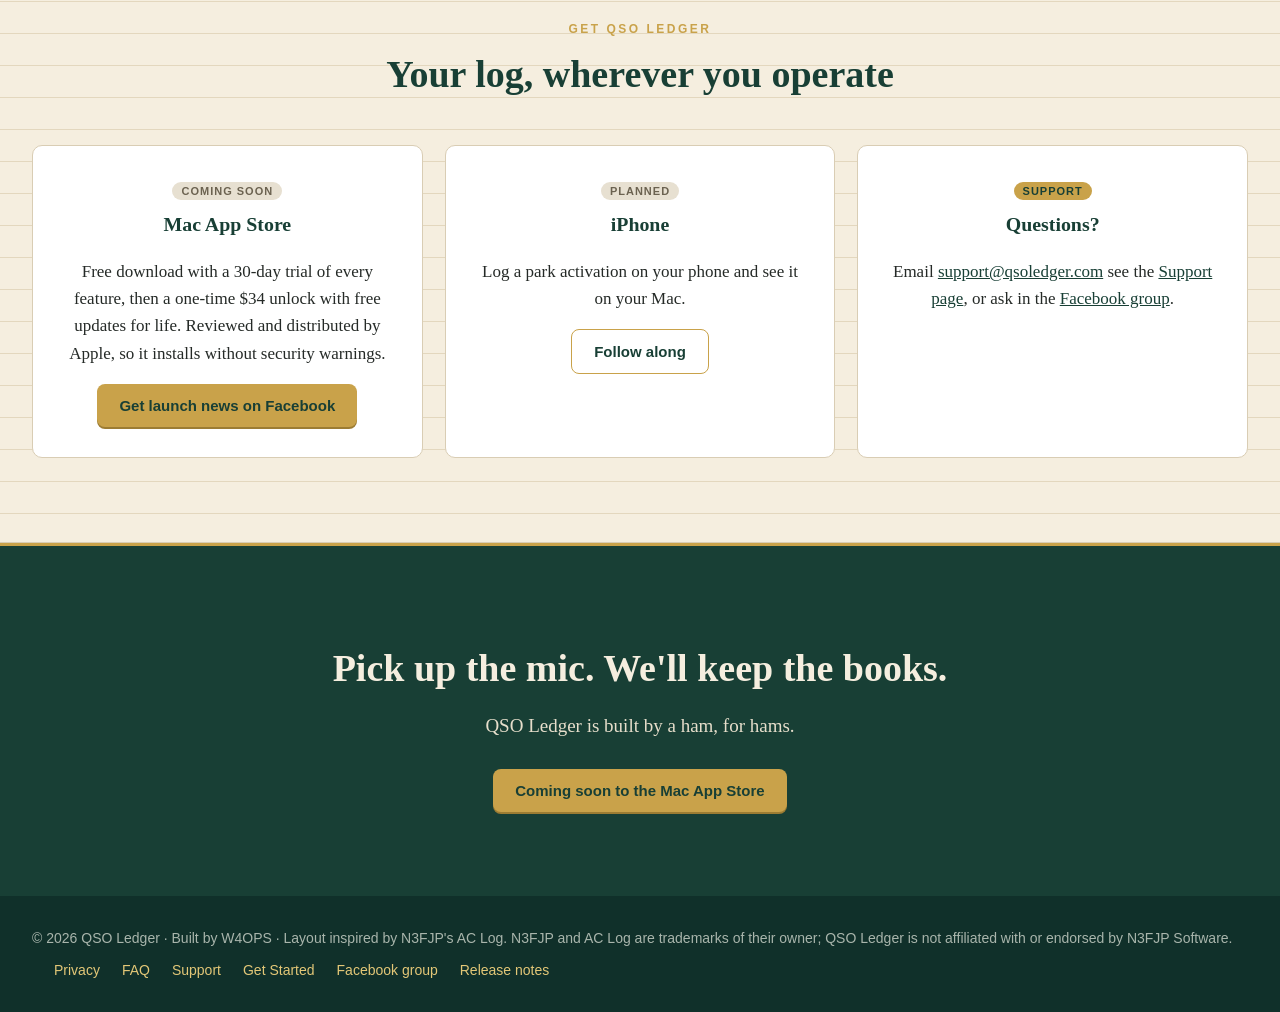
==== commit 921830f3: "Support email is now support@qsoledger.com Co-Authored-By: Devin AI <158243242+devin-ai-integration[" ====
--- a/index.html
+++ b/index.html
@@ -11,7 +11,7 @@
 <meta property="og:image" content="https://qsoledger.com/icon.png">
 <meta name="twitter:card" content="summary">
 <script type="application/ld+json">
-{"@context": "https://schema.org", "@graph": [{"@type": "SoftwareApplication", "name": "QSO Ledger", "operatingSystem": "macOS 14 or later", "applicationCategory": "UtilitiesApplication", "description": "Ham radio logbook for Mac with CAT control, DX clusters, POTA spots, awards and ADIF import, with a layout inspired by N3FJP's AC Log.", "url": "https://qsoledger.com/", "image": "https://qsoledger.com/icon.png", "author": {"@type": "Person", "name": "W4OPS"}, "offers": [{"@type": "Offer", "name": "30-day free trial", "price": "0.00", "priceCurrency": "USD"}, {"@type": "Offer", "name": "Unlock QSO Ledger (one-time in-app purchase)", "price": "34.00", "priceCurrency": "USD"}]}, {"@type": "FAQPage", "mainEntity": [{"@type": "Question", "name": "Is QSO Ledger affiliated with N3FJP?", "acceptedAnswer": {"@type": "Answer", "text": "No. QSO Ledger is an independent Mac app. It was inspired by the simple, classic layout that made N3FJP's AC Log a favorite: recent contacts on top and entry boxes below. Everything else was designed and built from scratch for macOS. It doesn't have every AC Log feature, and it has some AC Log doesn't, like native Mac menus, Keychain-stored logins and a choice of color themes. If you love AC Log on Windows, keep using it. QSO Ledger is for hams who want that same simple way of logging on a Mac."}}, {"@type": "Question", "name": "Is there an N3FJP logger for Mac?", "acceptedAnswer": {"@type": "Answer", "text": "N3FJP Software makes its loggers for Windows. Mac users have usually run them in Parallels or another Windows virtual machine, or through Wine. A virtual machine means paying for and maintaining a second operating system, Wine can be hit-or-miss, and radio control over USB can be fiddly with either. QSO Ledger is a native Mac logbook with a similar layout, so there's no Windows install and no emulation. It is not affiliated with N3FJP Software."}}, {"@type": "Question", "name": "Can I move my N3FJP AC Log contacts to my Mac?", "acceptedAnswer": {"@type": "Answer", "text": "Yes, in a few minutes. In AC Log, export your log as an ADIF file and save it somewhere your Mac can reach, such as a USB stick, a cloud folder or email. In QSO Ledger, choose File → Import ADIF and select the file. QSO Ledger reads your contacts, QSL and LoTW confirmation status, grids and comments, then works out your WAS, DXCC and grid progress. Your AC Log file isn't changed. The same steps work for any logger that exports ADIF."}}, {"@type": "Question", "name": "Does QSO Ledger work offline?", "acceptedAnswer": {"@type": "Answer", "text": "Yes. Your logbook is stored on your Mac, so logging, award tracking, search and ADIF import and export all work with no internet: in the shack, at a park, on a hilltop or at Field Day. DX cluster and POTA spots, callbook lookups and LoTW, QRZ, eQSL and Club Log uploads pick up again when you're back online."}}, {"@type": "Question", "name": "Does it support POTA, CAT control and DX clusters?", "acceptedAnswer": {"@type": "Answer", "text": "Yes, all three. CAT control reads frequency, band and mode from Icom, Yaesu, Kenwood, Elecraft and FlexRadio radios, or any rig Hamlib's rigctld supports, and clicking a spot tunes your radio to it. You can connect to several DX clusters at once and filter spots by band, mode and where the spotter is. Live POTA activator spots show alongside, and you can keep a separate ledger for each activation and post it to your General Ledger for awards."}}, {"@type": "Question", "name": "Which Macs does it run on?", "acceptedAnswer": {"@type": "Answer", "text": "Any Mac running macOS 14 Sonoma or later. It's a universal app, so it runs natively on Apple Silicon (M1 and newer) and Intel Macs, with no Rosetta or extra software."}}, {"@type": "Question", "name": "How much does it cost?", "acceptedAnswer": {"@type": "Answer", "text": "QSO Ledger will be a free download on the Mac App Store with a 30-day trial of every feature. To keep logging after that, unlock it once for $34 inside the app, with free updates for life. No subscription."}}, {"@type": "Question", "name": "Where is my log stored, and how is it backed up?", "acceptedAnswer": {"@type": "Answer", "text": "Your log is stored on your Mac, and Time Machine backs it up along with everything else. QSO Ledger can also save automatic backups as standard ADIF files, daily, weekly or each time you quit, to a folder you choose, such as an external drive or a cloud folder. It keeps the last 7 by default. You can export your whole log to ADIF anytime, and there's no account to sign up for."}}, {"@type": "Question", "name": "Does it support contests or Field Day?", "acceptedAnswer": {"@type": "Answer", "text": "Basic support. File → Export Cabrillo writes a contest log with your categories, sent exchange and serial numbers, and you can keep a separate ledger for Field Day or each contest. There's no live contest scoring or multi-computer Field Day networking yet."}}, {"@type": "Question", "name": "How do I report a bug or request a feature?", "acceptedAnswer": {"@type": "Answer", "text": "Email w4ops@icloud.com. Include your macOS version and what you were doing, and attach a screenshot if you can."}}]}]}
+{"@context": "https://schema.org", "@graph": [{"@type": "SoftwareApplication", "name": "QSO Ledger", "operatingSystem": "macOS 14 or later", "applicationCategory": "UtilitiesApplication", "description": "Ham radio logbook for Mac with CAT control, DX clusters, POTA spots, awards and ADIF import, with a layout inspired by N3FJP's AC Log.", "url": "https://qsoledger.com/", "image": "https://qsoledger.com/icon.png", "author": {"@type": "Person", "name": "W4OPS"}, "offers": [{"@type": "Offer", "name": "30-day free trial", "price": "0.00", "priceCurrency": "USD"}, {"@type": "Offer", "name": "Unlock QSO Ledger (one-time in-app purchase)", "price": "34.00", "priceCurrency": "USD"}]}, {"@type": "FAQPage", "mainEntity": [{"@type": "Question", "name": "Is QSO Ledger affiliated with N3FJP?", "acceptedAnswer": {"@type": "Answer", "text": "No. QSO Ledger is an independent Mac app. It was inspired by the simple, classic layout that made N3FJP's AC Log a favorite: recent contacts on top and entry boxes below. Everything else was designed and built from scratch for macOS. It doesn't have every AC Log feature, and it has some AC Log doesn't, like native Mac menus, Keychain-stored logins and a choice of color themes. If you love AC Log on Windows, keep using it. QSO Ledger is for hams who want that same simple way of logging on a Mac."}}, {"@type": "Question", "name": "Is there an N3FJP logger for Mac?", "acceptedAnswer": {"@type": "Answer", "text": "N3FJP Software makes its loggers for Windows. Mac users have usually run them in Parallels or another Windows virtual machine, or through Wine. A virtual machine means paying for and maintaining a second operating system, Wine can be hit-or-miss, and radio control over USB can be fiddly with either. QSO Ledger is a native Mac logbook with a similar layout, so there's no Windows install and no emulation. It is not affiliated with N3FJP Software."}}, {"@type": "Question", "name": "Can I move my N3FJP AC Log contacts to my Mac?", "acceptedAnswer": {"@type": "Answer", "text": "Yes, in a few minutes. In AC Log, export your log as an ADIF file and save it somewhere your Mac can reach, such as a USB stick, a cloud folder or email. In QSO Ledger, choose File → Import ADIF and select the file. QSO Ledger reads your contacts, QSL and LoTW confirmation status, grids and comments, then works out your WAS, DXCC and grid progress. Your AC Log file isn't changed. The same steps work for any logger that exports ADIF."}}, {"@type": "Question", "name": "Does QSO Ledger work offline?", "acceptedAnswer": {"@type": "Answer", "text": "Yes. Your logbook is stored on your Mac, so logging, award tracking, search and ADIF import and export all work with no internet: in the shack, at a park, on a hilltop or at Field Day. DX cluster and POTA spots, callbook lookups and LoTW, QRZ, eQSL and Club Log uploads pick up again when you're back online."}}, {"@type": "Question", "name": "Does it support POTA, CAT control and DX clusters?", "acceptedAnswer": {"@type": "Answer", "text": "Yes, all three. CAT control reads frequency, band and mode from Icom, Yaesu, Kenwood, Elecraft and FlexRadio radios, or any rig Hamlib's rigctld supports, and clicking a spot tunes your radio to it. You can connect to several DX clusters at once and filter spots by band, mode and where the spotter is. Live POTA activator spots show alongside, and you can keep a separate ledger for each activation and post it to your General Ledger for awards."}}, {"@type": "Question", "name": "Which Macs does it run on?", "acceptedAnswer": {"@type": "Answer", "text": "Any Mac running macOS 14 Sonoma or later. It's a universal app, so it runs natively on Apple Silicon (M1 and newer) and Intel Macs, with no Rosetta or extra software."}}, {"@type": "Question", "name": "How much does it cost?", "acceptedAnswer": {"@type": "Answer", "text": "QSO Ledger will be a free download on the Mac App Store with a 30-day trial of every feature. To keep logging after that, unlock it once for $34 inside the app, with free updates for life. No subscription."}}, {"@type": "Question", "name": "Where is my log stored, and how is it backed up?", "acceptedAnswer": {"@type": "Answer", "text": "Your log is stored on your Mac, and Time Machine backs it up along with everything else. QSO Ledger can also save automatic backups as standard ADIF files, daily, weekly or each time you quit, to a folder you choose, such as an external drive or a cloud folder. It keeps the last 7 by default. You can export your whole log to ADIF anytime, and there's no account to sign up for."}}, {"@type": "Question", "name": "Does it support contests or Field Day?", "acceptedAnswer": {"@type": "Answer", "text": "Basic support. File → Export Cabrillo writes a contest log with your categories, sent exchange and serial numbers, and you can keep a separate ledger for Field Day or each contest. There's no live contest scoring or multi-computer Field Day networking yet."}}, {"@type": "Question", "name": "How do I report a bug or request a feature?", "acceptedAnswer": {"@type": "Answer", "text": "Email support@qsoledger.com. Include your macOS version and what you were doing, and attach a screenshot if you can."}}]}]}
 </script>
 <link rel="icon" href="icon.png"><link rel="stylesheet" href="style.css">
 </head><body>
@@ -198,7 +198,7 @@
   <details><summary>How much does it cost?</summary><p>QSO Ledger will be a free download on the Mac App Store with a 30-day trial of every feature. To keep logging after that, unlock it once for $34 inside the app, with free updates for life. No subscription. Apple handles the payment, and Restore Purchase brings the unlock back on any Mac signed in with the same Apple ID. If the trial ends, your log stays readable and you can still search, print and export it.</p></details>
   <details><summary>Where is my log stored, and how is it backed up?</summary><p>Your log is stored on your Mac, and Time Machine backs it up along with everything else. QSO Ledger can also save automatic backups as standard ADIF files, daily, weekly or each time you quit, to a folder you choose, such as an external drive or a cloud folder. It keeps the last 7 by default. You can export your whole log to ADIF anytime, and there's no account to sign up for.</p></details>
   <details><summary>Does it support contests or Field Day?</summary><p>Basic support. File → Export Cabrillo writes a contest log with your categories, sent exchange and serial numbers, and you can keep a separate ledger for Field Day or each contest. There's no live contest scoring or multi-computer Field Day networking yet.</p></details>
-  <details><summary>How do I report a bug or request a feature?</summary><p>Email <a href="mailto:w4ops@icloud.com">w4ops@icloud.com</a>. Include your macOS version and what you were doing, and attach a screenshot if you can.</p></details>
+  <details><summary>How do I report a bug or request a feature?</summary><p>Email <a href="mailto:support@qsoledger.com">support@qsoledger.com</a>. Include your macOS version and what you were doing, and attach a screenshot if you can.</p></details>
   <p class="center" style="margin-top:22px"><a class="btn ghost" style="color:var(--green)" href="faq.html">See all 120+ questions</a></p>
  </div>
 </div></section>
@@ -209,7 +209,7 @@
  <div class="platforms">
   <div class="plat"><span class="tag soon">Coming soon</span><h3>Mac App Store</h3><p>Free download with a 30-day trial of every feature, then a one-time $34 unlock with free updates for life. Reviewed and distributed by Apple, so it installs without security warnings.</p><a class="btn gold" href="https://www.facebook.com/groups/qsoledger/">Get launch news on Facebook</a></div>
   <div class="plat"><span class="tag soon">Planned</span><h3>iPhone</h3><p>Log a park activation on your phone and see it on your Mac.</p><a class="btn ghost" style="color:var(--green)" href="https://www.facebook.com/groups/qsoledger/">Follow along</a></div>
-  <div class="plat"><span class="tag">Support</span><h3>Questions?</h3><p>Email <a href="mailto:w4ops@icloud.com">w4ops@icloud.com</a> see the <a href="support.html">Support page</a>, or ask in the <a href="https://www.facebook.com/groups/qsoledger/">Facebook group</a>.</p></div>
+  <div class="plat"><span class="tag">Support</span><h3>Questions?</h3><p>Email <a href="mailto:support@qsoledger.com">support@qsoledger.com</a> see the <a href="support.html">Support page</a>, or ask in the <a href="https://www.facebook.com/groups/qsoledger/">Facebook group</a>.</p></div>
  </div>
 </div></section>
 
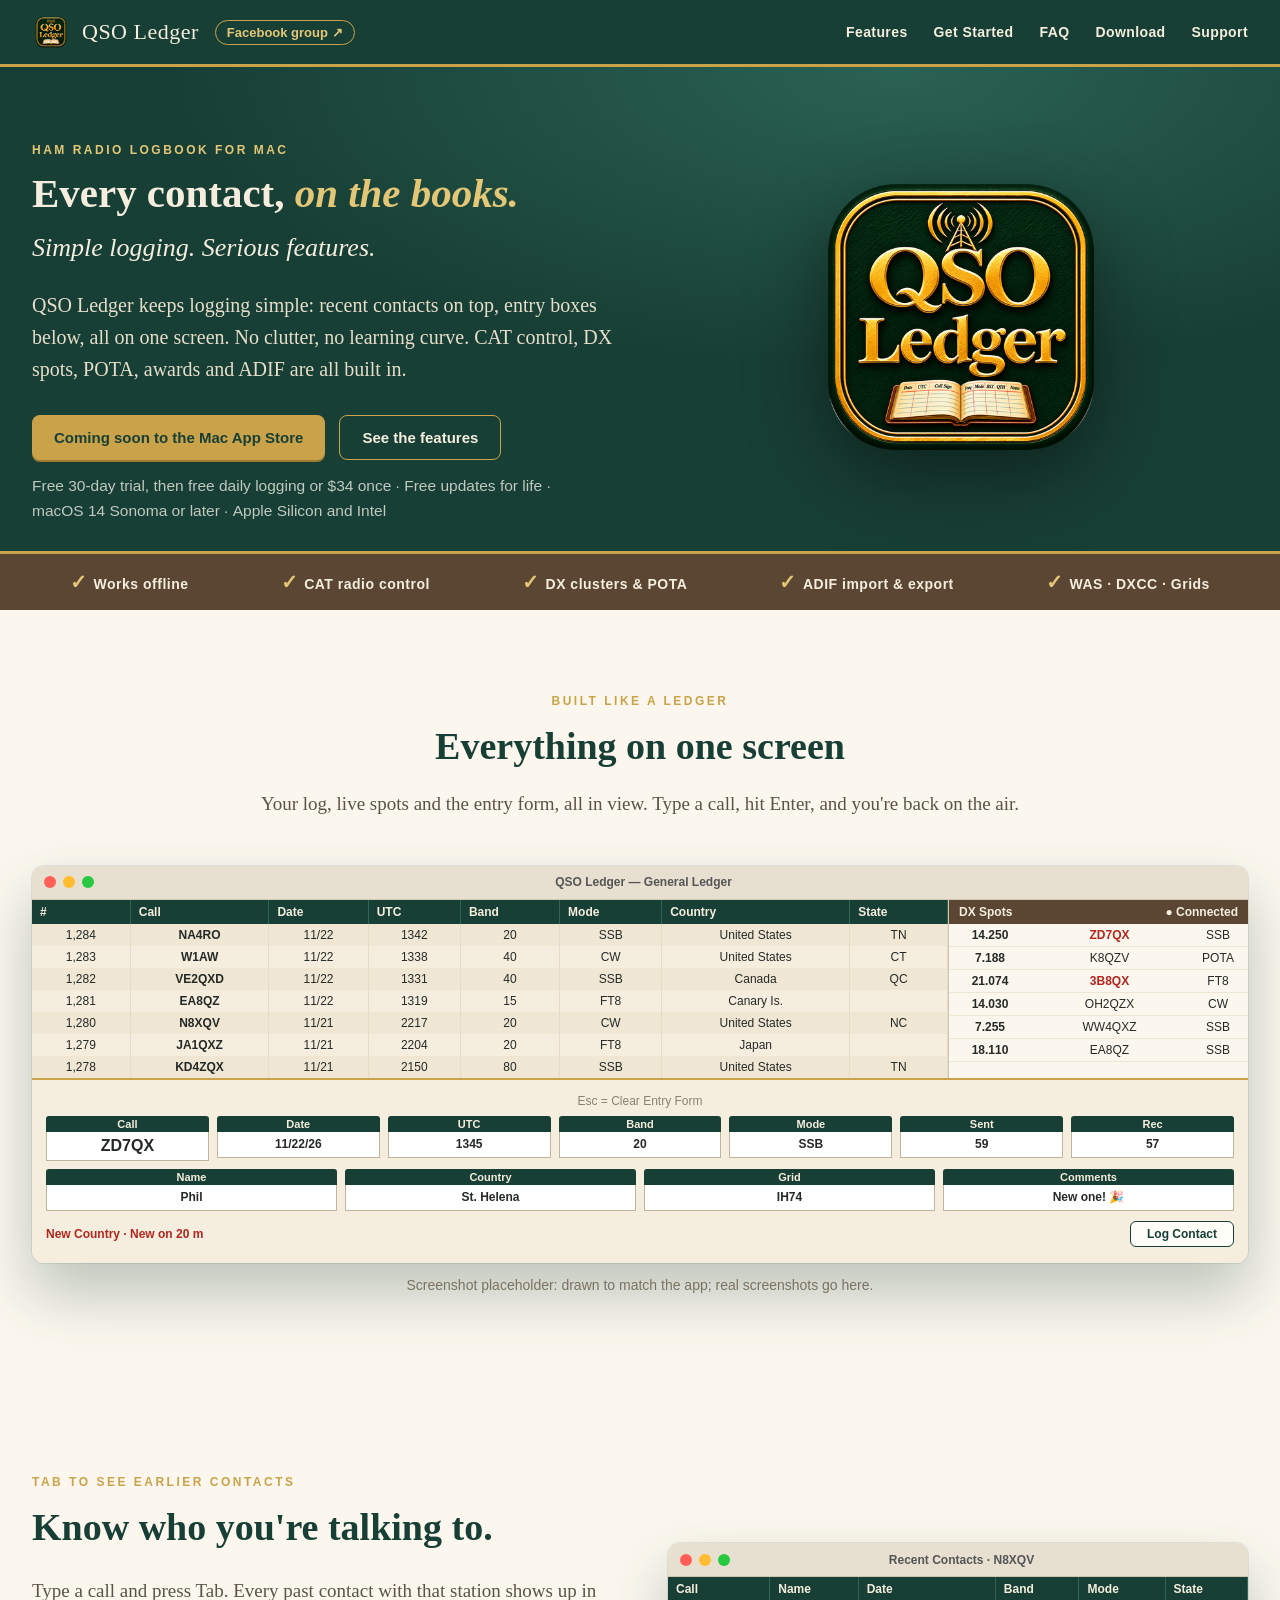
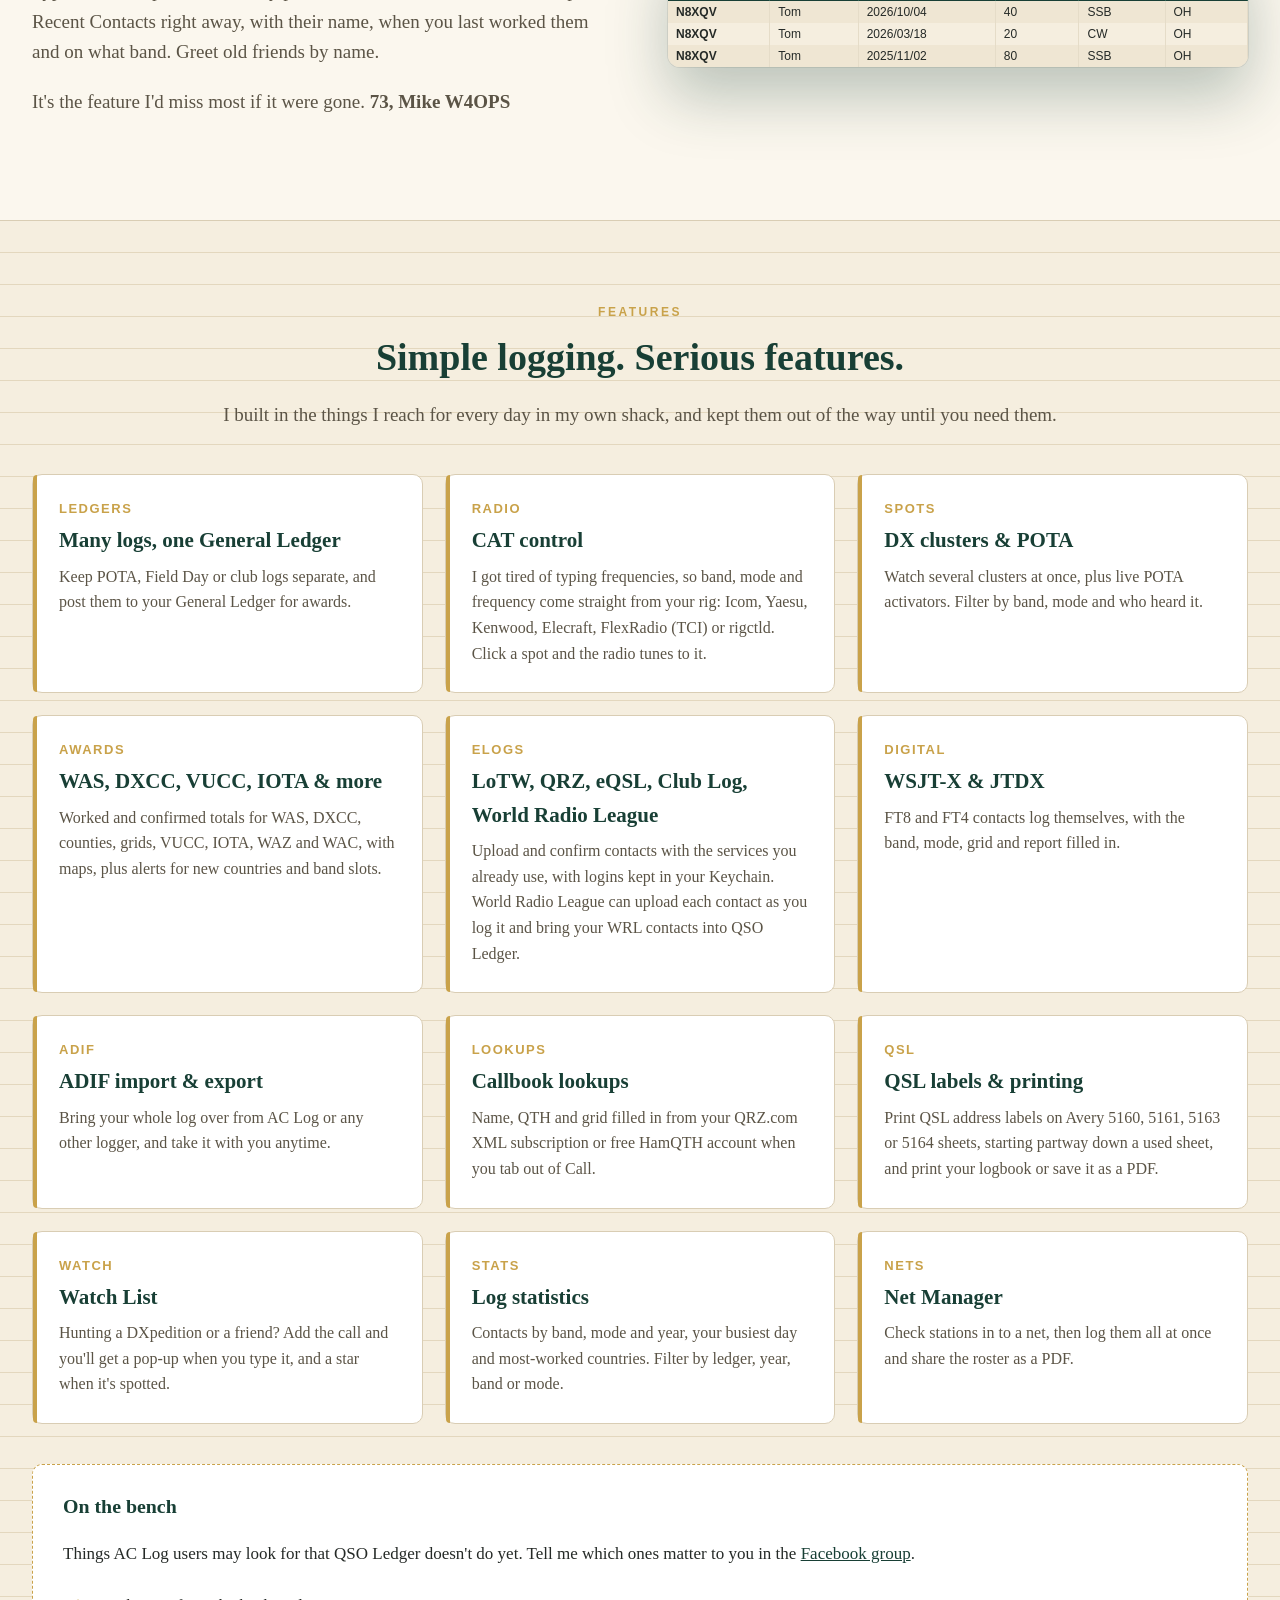
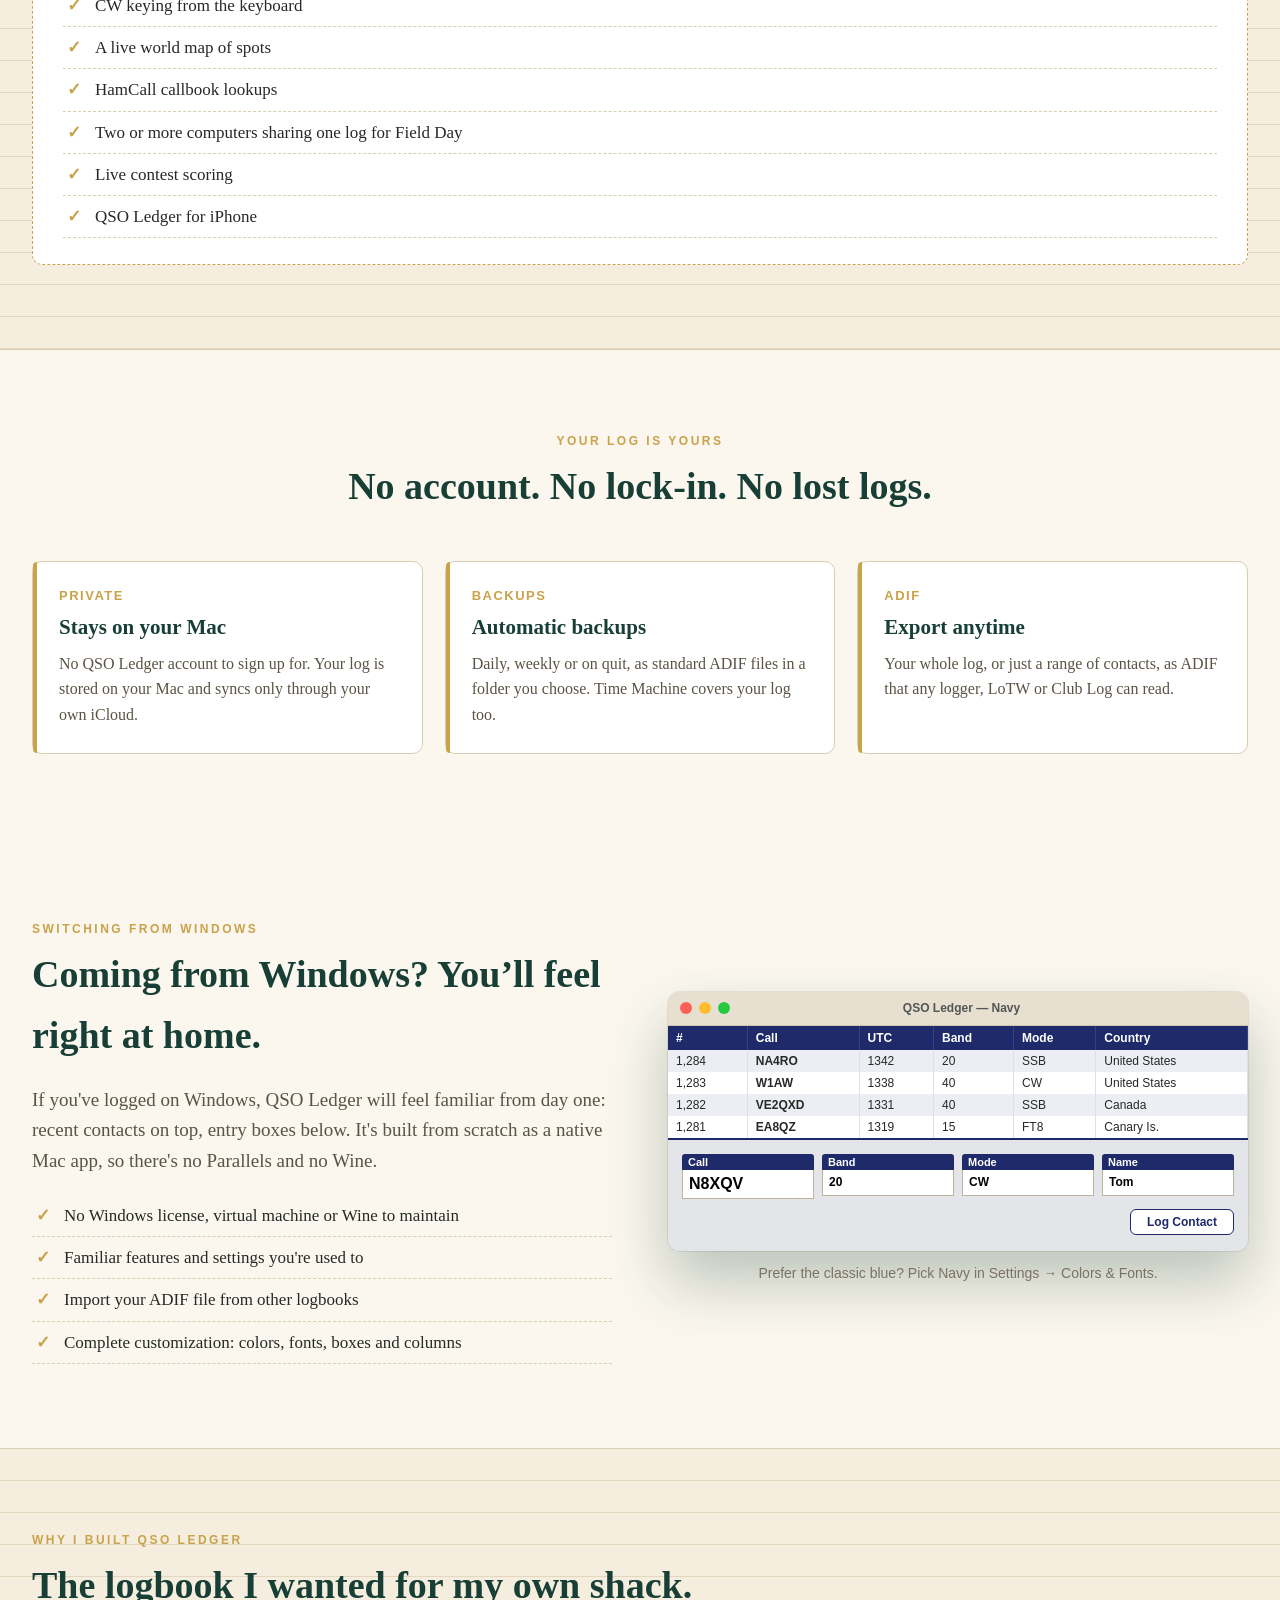
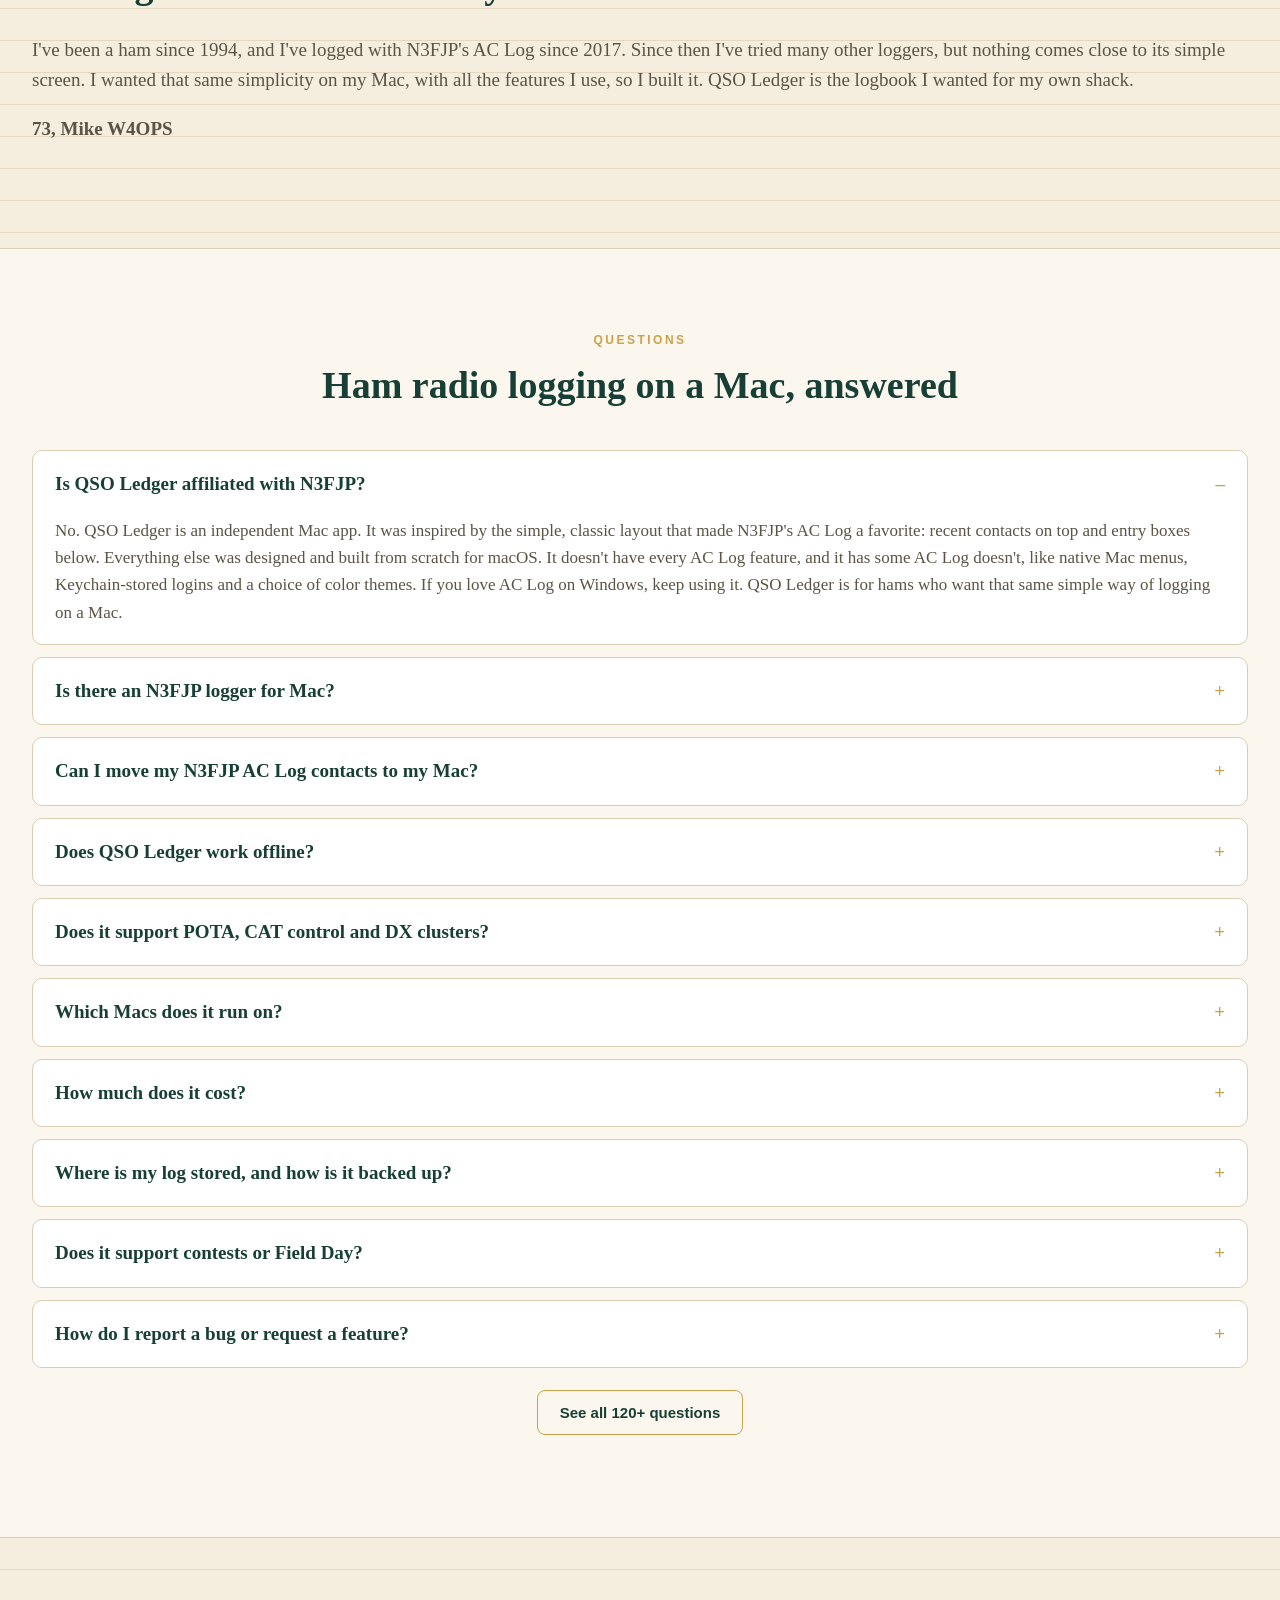
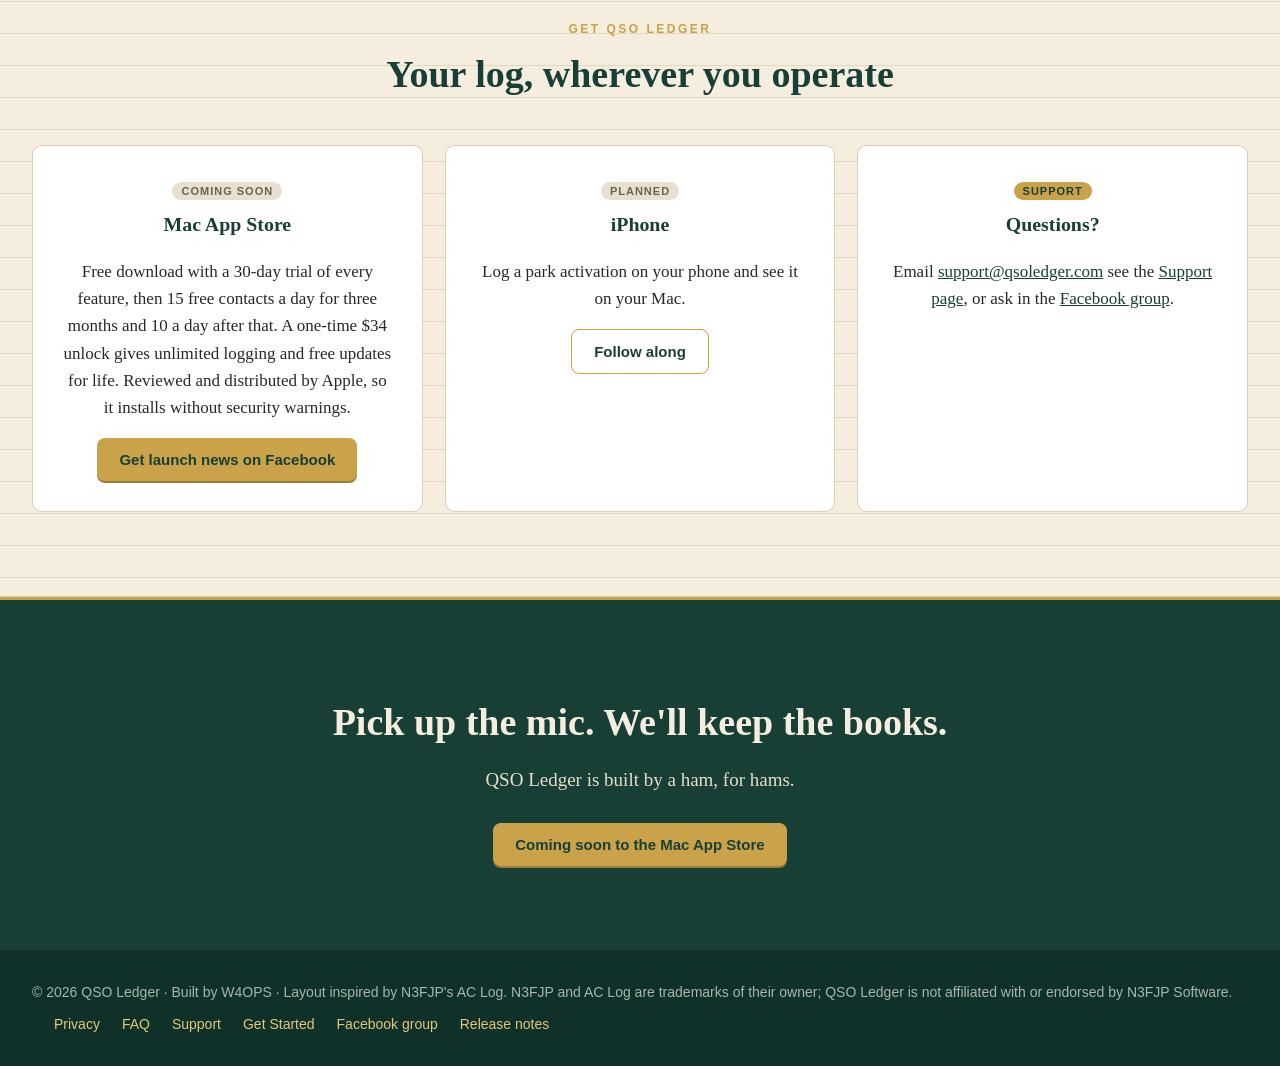
==== commit e082f737: "Merge main Co-Authored-By: Devin AI <158243242+devin-ai-integration[bot]@users.noreply.github.com>" ====
--- a/index.html
+++ b/index.html
@@ -11,7 +11,7 @@
 <meta property="og:image" content="https://qsoledger.com/icon.png">
 <meta name="twitter:card" content="summary">
 <script type="application/ld+json">
-{"@context": "https://schema.org", "@graph": [{"@type": "SoftwareApplication", "name": "QSO Ledger", "operatingSystem": "macOS 14 or later", "applicationCategory": "UtilitiesApplication", "description": "Ham radio logbook for Mac with CAT control, DX clusters, POTA spots, awards and ADIF import, with a layout inspired by N3FJP's AC Log.", "url": "https://qsoledger.com/", "image": "https://qsoledger.com/icon.png", "author": {"@type": "Person", "name": "W4OPS"}, "offers": [{"@type": "Offer", "name": "30-day free trial", "price": "0.00", "priceCurrency": "USD"}, {"@type": "Offer", "name": "Unlock QSO Ledger (one-time in-app purchase)", "price": "34.00", "priceCurrency": "USD"}]}, {"@type": "FAQPage", "mainEntity": [{"@type": "Question", "name": "Is QSO Ledger affiliated with N3FJP?", "acceptedAnswer": {"@type": "Answer", "text": "No. QSO Ledger is an independent Mac app. It was inspired by the simple, classic layout that made N3FJP's AC Log a favorite: recent contacts on top and entry boxes below. Everything else was designed and built from scratch for macOS. It doesn't have every AC Log feature, and it has some AC Log doesn't, like native Mac menus, Keychain-stored logins and a choice of color themes. If you love AC Log on Windows, keep using it. QSO Ledger is for hams who want that same simple way of logging on a Mac."}}, {"@type": "Question", "name": "Is there an N3FJP logger for Mac?", "acceptedAnswer": {"@type": "Answer", "text": "N3FJP Software makes its loggers for Windows. Mac users have usually run them in Parallels or another Windows virtual machine, or through Wine. A virtual machine means paying for and maintaining a second operating system, Wine can be hit-or-miss, and radio control over USB can be fiddly with either. QSO Ledger is a native Mac logbook with a similar layout, so there's no Windows install and no emulation. It is not affiliated with N3FJP Software."}}, {"@type": "Question", "name": "Can I move my N3FJP AC Log contacts to my Mac?", "acceptedAnswer": {"@type": "Answer", "text": "Yes, in a few minutes. In AC Log, export your log as an ADIF file and save it somewhere your Mac can reach, such as a USB stick, a cloud folder or email. In QSO Ledger, choose File → Import ADIF and select the file. QSO Ledger reads your contacts, QSL and LoTW confirmation status, grids and comments, then works out your WAS, DXCC and grid progress. Your AC Log file isn't changed. The same steps work for any logger that exports ADIF."}}, {"@type": "Question", "name": "Does QSO Ledger work offline?", "acceptedAnswer": {"@type": "Answer", "text": "Yes. Your logbook is stored on your Mac, so logging, award tracking, search and ADIF import and export all work with no internet: in the shack, at a park, on a hilltop or at Field Day. DX cluster and POTA spots, callbook lookups and LoTW, QRZ, eQSL and Club Log uploads pick up again when you're back online."}}, {"@type": "Question", "name": "Does it support POTA, CAT control and DX clusters?", "acceptedAnswer": {"@type": "Answer", "text": "Yes, all three. CAT control reads frequency, band and mode from Icom, Yaesu, Kenwood, Elecraft and FlexRadio radios, or any rig Hamlib's rigctld supports, and clicking a spot tunes your radio to it. You can connect to several DX clusters at once and filter spots by band, mode and where the spotter is. Live POTA activator spots show alongside, and you can keep a separate ledger for each activation and post it to your General Ledger for awards."}}, {"@type": "Question", "name": "Which Macs does it run on?", "acceptedAnswer": {"@type": "Answer", "text": "Any Mac running macOS 14 Sonoma or later. It's a universal app, so it runs natively on Apple Silicon (M1 and newer) and Intel Macs, with no Rosetta or extra software."}}, {"@type": "Question", "name": "How much does it cost?", "acceptedAnswer": {"@type": "Answer", "text": "QSO Ledger will be a free download on the Mac App Store with a 30-day trial of every feature. To keep logging after that, unlock it once for $34 inside the app, with free updates for life. No subscription."}}, {"@type": "Question", "name": "Where is my log stored, and how is it backed up?", "acceptedAnswer": {"@type": "Answer", "text": "Your log is stored on your Mac, and Time Machine backs it up along with everything else. QSO Ledger can also save automatic backups as standard ADIF files, daily, weekly or each time you quit, to a folder you choose, such as an external drive or a cloud folder. It keeps the last 7 by default. You can export your whole log to ADIF anytime, and there's no account to sign up for."}}, {"@type": "Question", "name": "Does it support contests or Field Day?", "acceptedAnswer": {"@type": "Answer", "text": "Basic support. File → Export Cabrillo writes a contest log with your categories, sent exchange and serial numbers, and you can keep a separate ledger for Field Day or each contest. There's no live contest scoring or multi-computer Field Day networking yet."}}, {"@type": "Question", "name": "How do I report a bug or request a feature?", "acceptedAnswer": {"@type": "Answer", "text": "Email support@qsoledger.com. Include your macOS version and what you were doing, and attach a screenshot if you can."}}]}]}
+{"@context": "https://schema.org", "@graph": [{"@type": "SoftwareApplication", "name": "QSO Ledger", "operatingSystem": "macOS 14 or later", "applicationCategory": "UtilitiesApplication", "description": "Ham radio logbook for Mac with CAT control, DX clusters, POTA spots, awards and ADIF import, with a layout inspired by N3FJP's AC Log.", "url": "https://qsoledger.com/", "image": "https://qsoledger.com/icon.png", "author": {"@type": "Person", "name": "W4OPS"}, "offers": [{"@type": "Offer", "name": "30-day free trial", "price": "0.00", "priceCurrency": "USD"}, {"@type": "Offer", "name": "Unlock QSO Ledger (one-time in-app purchase)", "price": "34.00", "priceCurrency": "USD"}]}, {"@type": "FAQPage", "mainEntity": [{"@type": "Question", "name": "Is QSO Ledger affiliated with N3FJP?", "acceptedAnswer": {"@type": "Answer", "text": "No. QSO Ledger is an independent Mac app. It was inspired by the simple, classic layout that made N3FJP's AC Log a favorite: recent contacts on top and entry boxes below. Everything else was designed and built from scratch for macOS. It doesn't have every AC Log feature, and it has some AC Log doesn't, like native Mac menus, Keychain-stored logins and a choice of color themes. If you love AC Log on Windows, keep using it. QSO Ledger is for hams who want that same simple way of logging on a Mac."}}, {"@type": "Question", "name": "Is there an N3FJP logger for Mac?", "acceptedAnswer": {"@type": "Answer", "text": "N3FJP Software makes its loggers for Windows. Mac users have usually run them in Parallels or another Windows virtual machine, or through Wine. A virtual machine means paying for and maintaining a second operating system, Wine can be hit-or-miss, and radio control over USB can be fiddly with either. QSO Ledger is a native Mac logbook with a similar layout, so there's no Windows install and no emulation. It is not affiliated with N3FJP Software."}}, {"@type": "Question", "name": "Can I move my N3FJP AC Log contacts to my Mac?", "acceptedAnswer": {"@type": "Answer", "text": "Yes, in a few minutes. In AC Log, export your log as an ADIF file and save it somewhere your Mac can reach, such as a USB stick, a cloud folder or email. In QSO Ledger, choose File → Import ADIF and select the file. QSO Ledger reads your contacts, QSL and LoTW confirmation status, grids and comments, then works out your WAS, DXCC and grid progress. Your AC Log file isn't changed. The same steps work for any logger that exports ADIF."}}, {"@type": "Question", "name": "Does QSO Ledger work offline?", "acceptedAnswer": {"@type": "Answer", "text": "Yes. Your logbook is stored on your Mac, so logging, award tracking, search and ADIF import and export all work with no internet: in the shack, at a park, on a hilltop or at Field Day. DX cluster and POTA spots, callbook lookups and LoTW, QRZ, eQSL and Club Log uploads pick up again when you're back online."}}, {"@type": "Question", "name": "Does it support POTA, CAT control and DX clusters?", "acceptedAnswer": {"@type": "Answer", "text": "Yes, all three. CAT control reads frequency, band and mode from Icom, Yaesu, Kenwood, Elecraft and FlexRadio radios, or any rig Hamlib's rigctld supports, and clicking a spot tunes your radio to it. You can connect to several DX clusters at once and filter spots by band, mode and where the spotter is. Live POTA activator spots show alongside, and you can keep a separate ledger for each activation and post it to your General Ledger for awards."}}, {"@type": "Question", "name": "Which Macs does it run on?", "acceptedAnswer": {"@type": "Answer", "text": "Any Mac running macOS 14 Sonoma or later. It's a universal app, so it runs natively on Apple Silicon (M1 and newer) and Intel Macs, with no Rosetta or extra software."}}, {"@type": "Question", "name": "How much does it cost?", "acceptedAnswer": {"@type": "Answer", "text": "QSO Ledger will be a free download on the Mac App Store with a 30-day trial of every feature. After the trial you can keep logging up to 15 contacts a day for the next three months, then 10 a day, for free. For unlimited logging, unlock it once for $34 inside the app, with free updates for life. No subscription."}}, {"@type": "Question", "name": "Where is my log stored, and how is it backed up?", "acceptedAnswer": {"@type": "Answer", "text": "Your log is stored on your Mac, and Time Machine backs it up along with everything else. QSO Ledger can also save automatic backups as standard ADIF files, daily, weekly or each time you quit, to a folder you choose, such as an external drive or a cloud folder. It keeps the last 7 by default. You can export your whole log to ADIF anytime, and there's no account to sign up for."}}, {"@type": "Question", "name": "Does it support contests or Field Day?", "acceptedAnswer": {"@type": "Answer", "text": "Basic support. File → Export Cabrillo writes a contest log with your categories, sent exchange and serial numbers, and you can keep a separate ledger for Field Day or each contest. There's no live contest scoring or multi-computer Field Day networking yet."}}, {"@type": "Question", "name": "How do I report a bug or request a feature?", "acceptedAnswer": {"@type": "Answer", "text": "Email support@qsoledger.com. Include your macOS version and what you were doing, and attach a screenshot if you can."}}]}]}
 </script>
 <link rel="icon" href="icon.png"><link rel="stylesheet" href="style.css">
 </head><body>
@@ -30,7 +30,7 @@
    <a class="btn gold" href="#download">Coming soon to the Mac App Store</a>
    <a class="btn ghost" href="#features">See the features</a>
   </div>
-  <div class="small terms"><span>Free 30-day trial, then $34 once</span> · <span>Free updates for life</span> · <span>macOS 14 Sonoma or later</span> · <span>Apple Silicon and Intel</span></div>
+  <div class="small terms"><span>Free 30-day trial, then free daily logging or $34 once</span> · <span>Free updates for life</span> · <span>macOS 14 Sonoma or later</span> · <span>Apple Silicon and Intel</span></div>
  </div>
  <div class="heroicon"><img src="icon.png" alt="QSO Ledger ham radio logbook for Mac app icon"></div>
 </div></header>
@@ -195,7 +195,7 @@
   <details><summary>Does QSO Ledger work offline?</summary><p>Yes. Your logbook is stored on your Mac, so logging, award tracking, search and ADIF import and export all work with no internet: in the shack, at a park, on a hilltop or at Field Day. DX cluster and POTA spots, callbook lookups and LoTW, QRZ, eQSL and Club Log uploads pick up again when you're back online.</p></details>
   <details><summary>Does it support POTA, CAT control and DX clusters?</summary><p>Yes, all three. CAT control reads frequency, band and mode from Icom, Yaesu, Kenwood, Elecraft and FlexRadio radios, or any rig Hamlib's rigctld supports, and clicking a spot tunes your radio to it. You can connect to several DX clusters at once and filter spots by band, mode and where the spotter is. Live POTA activator spots show alongside, and you can keep a separate ledger for each activation and post it to your General Ledger for awards.</p></details>
   <details><summary>Which Macs does it run on?</summary><p>Any Mac running macOS 14 Sonoma or later. It's a universal app, so it runs natively on Apple Silicon (M1 and newer) and Intel Macs, with no Rosetta or extra software.</p></details>
-  <details><summary>How much does it cost?</summary><p>QSO Ledger will be a free download on the Mac App Store with a 30-day trial of every feature. To keep logging after that, unlock it once for $34 inside the app, with free updates for life. No subscription. Apple handles the payment, and Restore Purchase brings the unlock back on any Mac signed in with the same Apple ID. If the trial ends, your log stays readable and you can still search, print and export it.</p></details>
+  <details><summary>How much does it cost?</summary><p>QSO Ledger will be a free download on the Mac App Store with a 30-day trial of every feature. After the trial you can keep logging up to 15 contacts a day for the next three months, then 10 a day, for free. For unlimited logging, unlock it once for $34 inside the app, with free updates for life. No subscription. Apple handles the payment, and Restore Purchase brings the unlock back on any Mac signed in with the same Apple ID. If the trial ends, your log stays readable and you can still search, print and export it.</p></details>
   <details><summary>Where is my log stored, and how is it backed up?</summary><p>Your log is stored on your Mac, and Time Machine backs it up along with everything else. QSO Ledger can also save automatic backups as standard ADIF files, daily, weekly or each time you quit, to a folder you choose, such as an external drive or a cloud folder. It keeps the last 7 by default. You can export your whole log to ADIF anytime, and there's no account to sign up for.</p></details>
   <details><summary>Does it support contests or Field Day?</summary><p>Basic support. File → Export Cabrillo writes a contest log with your categories, sent exchange and serial numbers, and you can keep a separate ledger for Field Day or each contest. There's no live contest scoring or multi-computer Field Day networking yet.</p></details>
   <details><summary>How do I report a bug or request a feature?</summary><p>Email <a href="mailto:support@qsoledger.com">support@qsoledger.com</a>. Include your macOS version and what you were doing, and attach a screenshot if you can.</p></details>
@@ -207,7 +207,7 @@
  <div class="eyebrow" style="color:var(--gold)">Get QSO Ledger</div>
  <h2>Your log, wherever you operate</h2>
  <div class="platforms">
-  <div class="plat"><span class="tag soon">Coming soon</span><h3>Mac App Store</h3><p>Free download with a 30-day trial of every feature, then a one-time $34 unlock with free updates for life. Reviewed and distributed by Apple, so it installs without security warnings.</p><a class="btn gold" href="https://www.facebook.com/groups/qsoledger/">Get launch news on Facebook</a></div>
+  <div class="plat"><span class="tag soon">Coming soon</span><h3>Mac App Store</h3><p>Free download with a 30-day trial of every feature, then 15 free contacts a day for three months and 10 a day after that. A one-time $34 unlock gives unlimited logging and free updates for life. Reviewed and distributed by Apple, so it installs without security warnings.</p><a class="btn gold" href="https://www.facebook.com/groups/qsoledger/">Get launch news on Facebook</a></div>
   <div class="plat"><span class="tag soon">Planned</span><h3>iPhone</h3><p>Log a park activation on your phone and see it on your Mac.</p><a class="btn ghost" style="color:var(--green)" href="https://www.facebook.com/groups/qsoledger/">Follow along</a></div>
   <div class="plat"><span class="tag">Support</span><h3>Questions?</h3><p>Email <a href="mailto:support@qsoledger.com">support@qsoledger.com</a> see the <a href="support.html">Support page</a>, or ask in the <a href="https://www.facebook.com/groups/qsoledger/">Facebook group</a>.</p></div>
  </div>
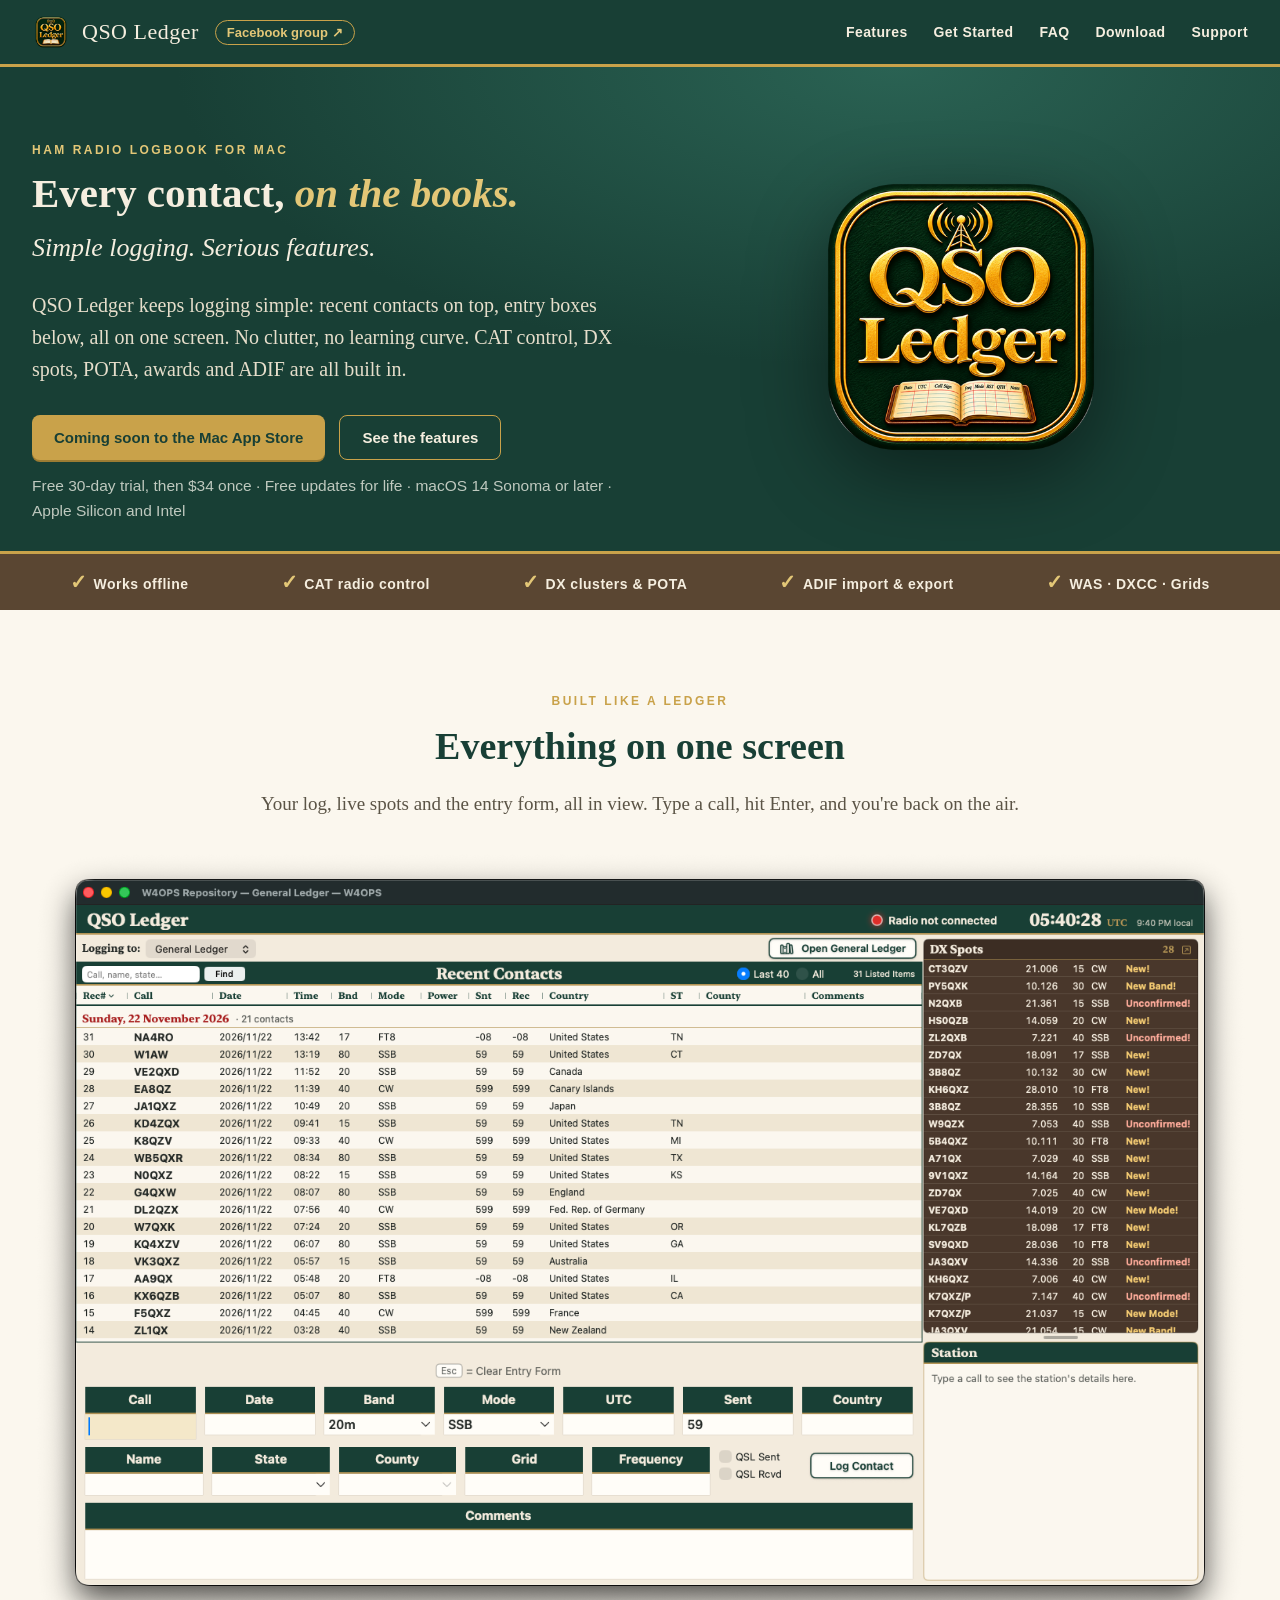
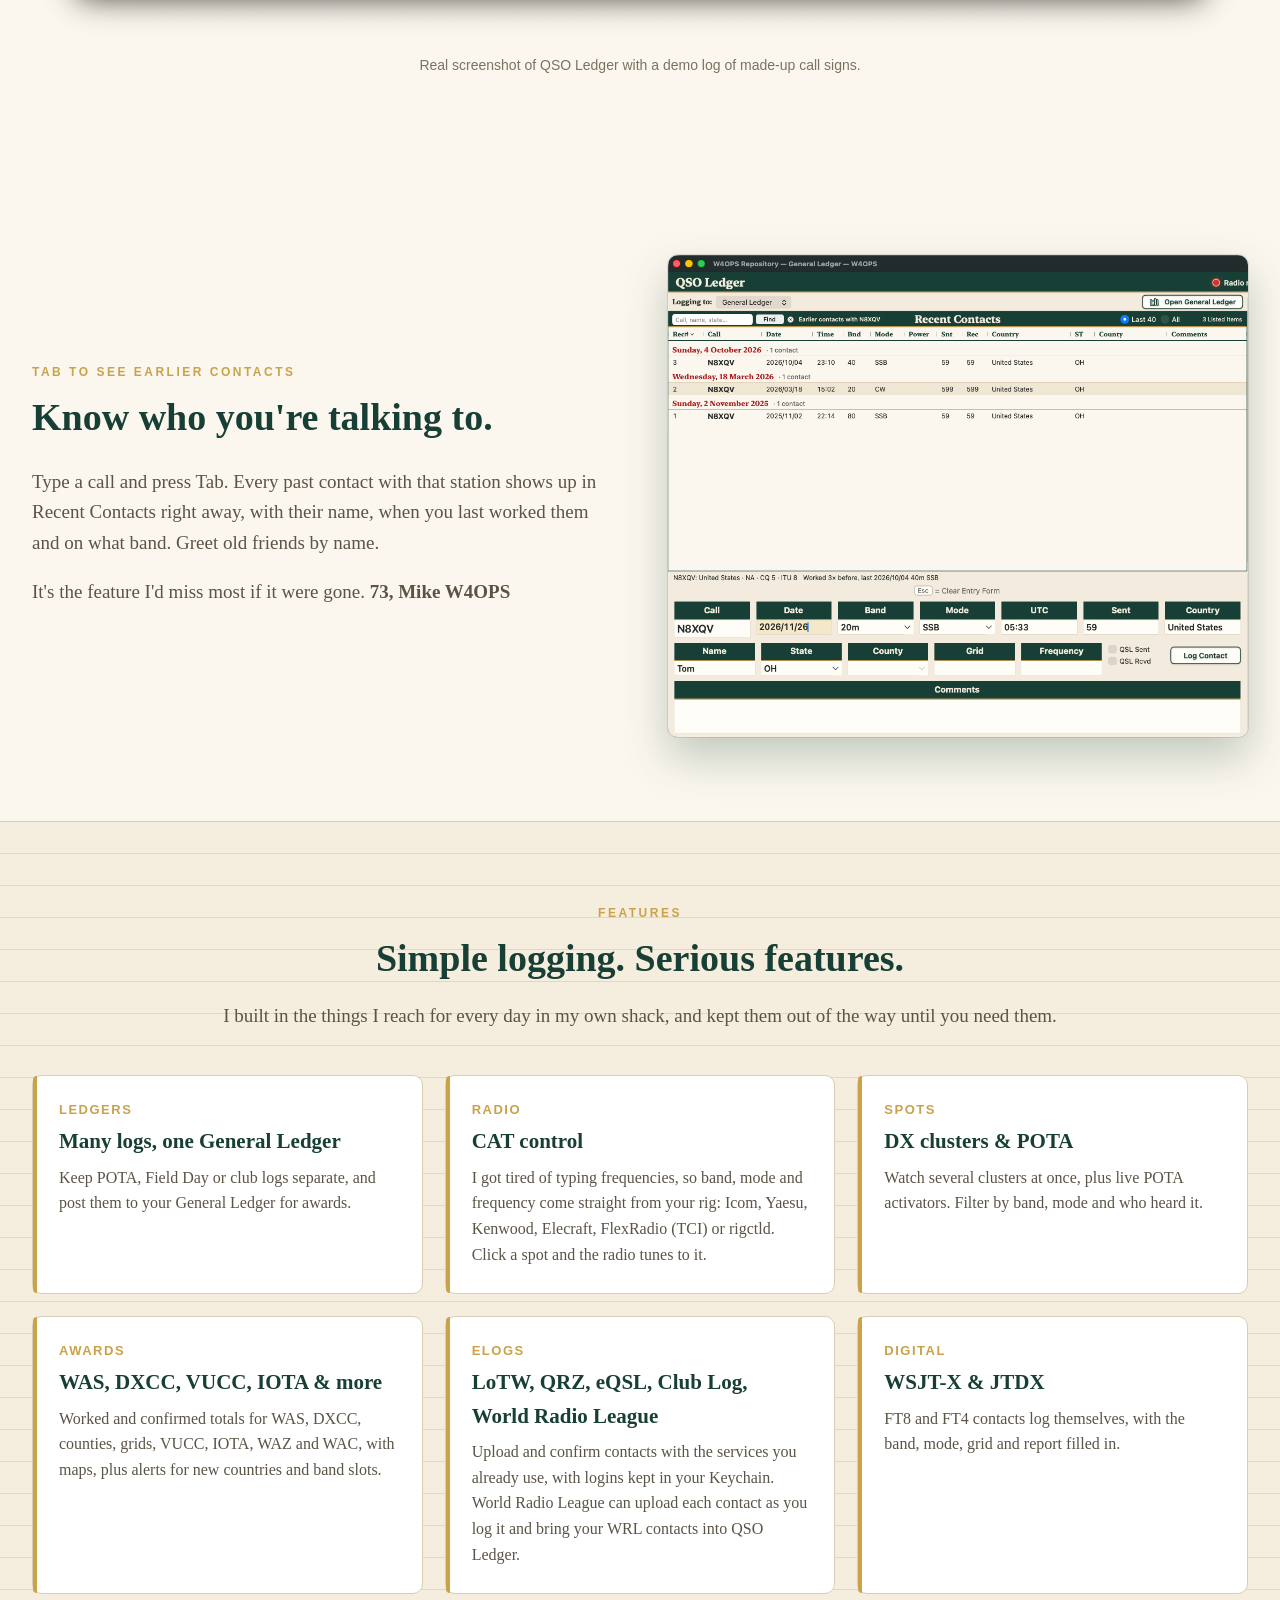
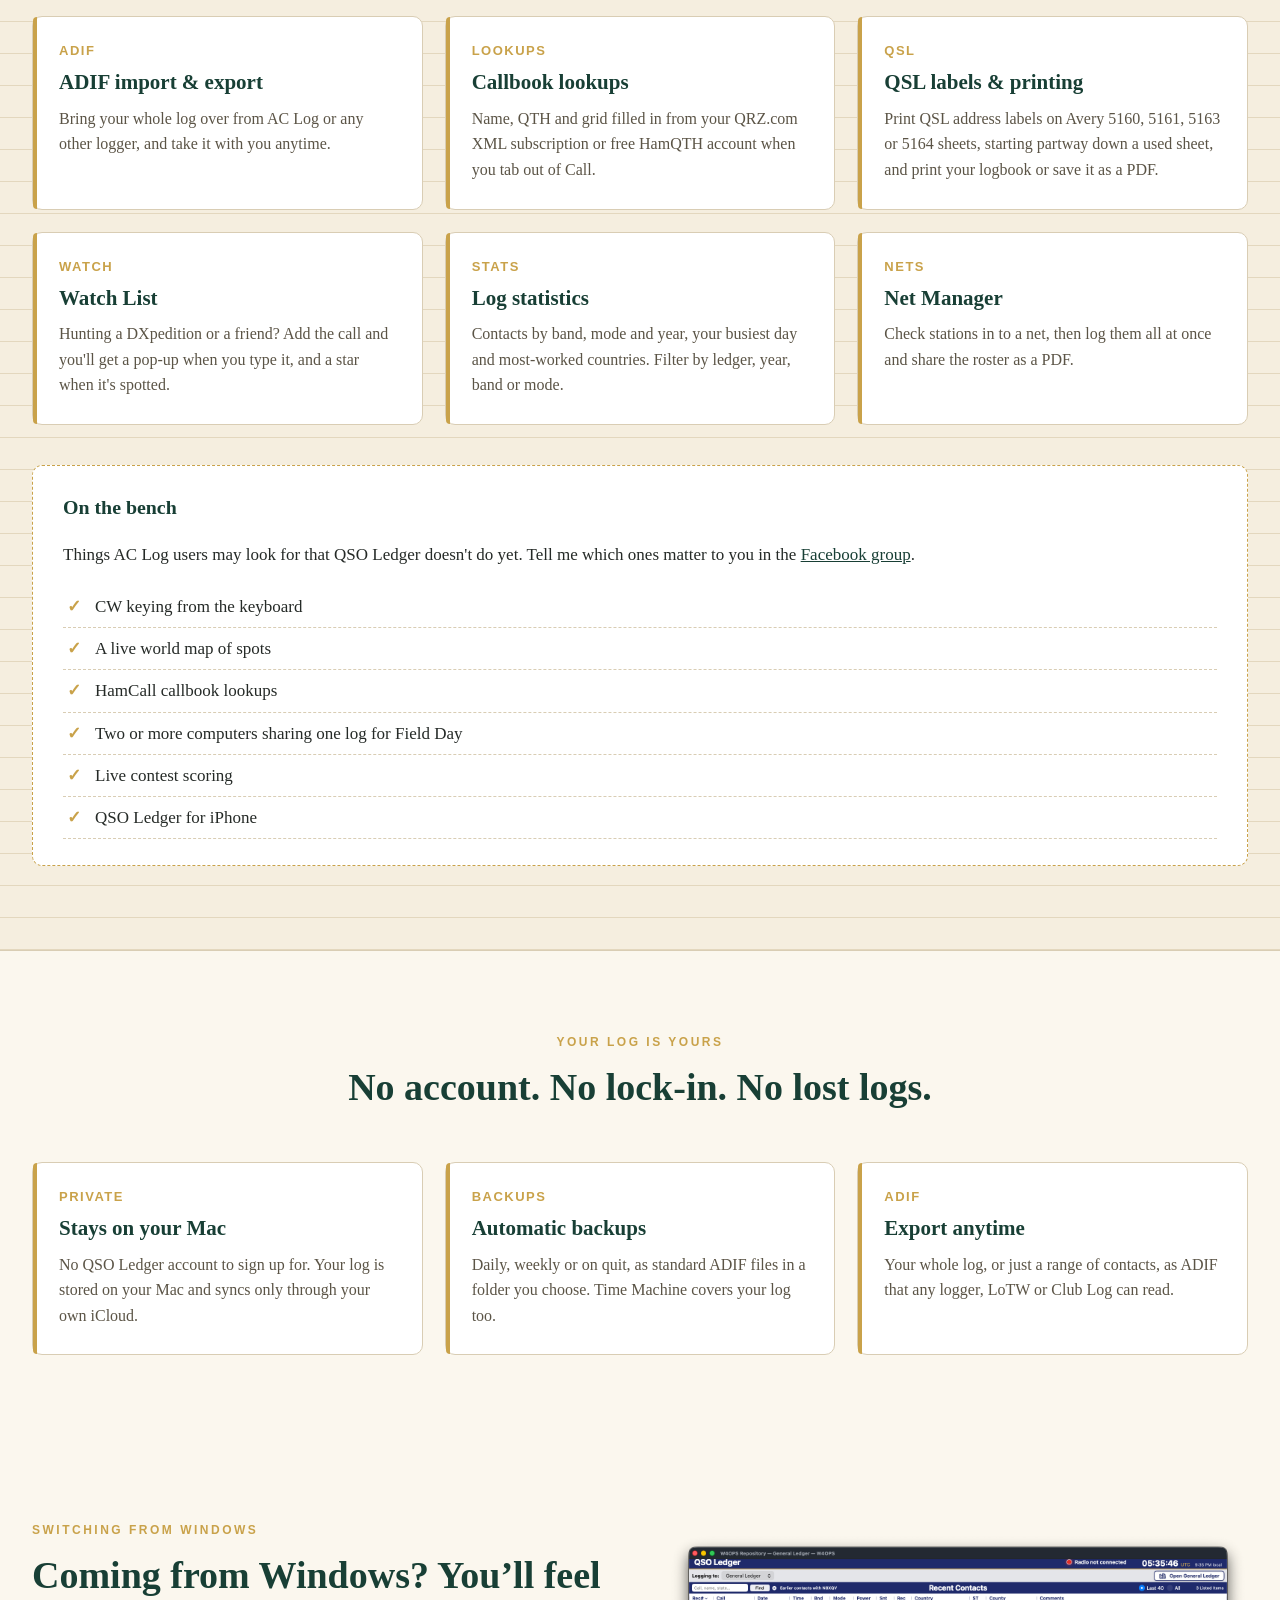
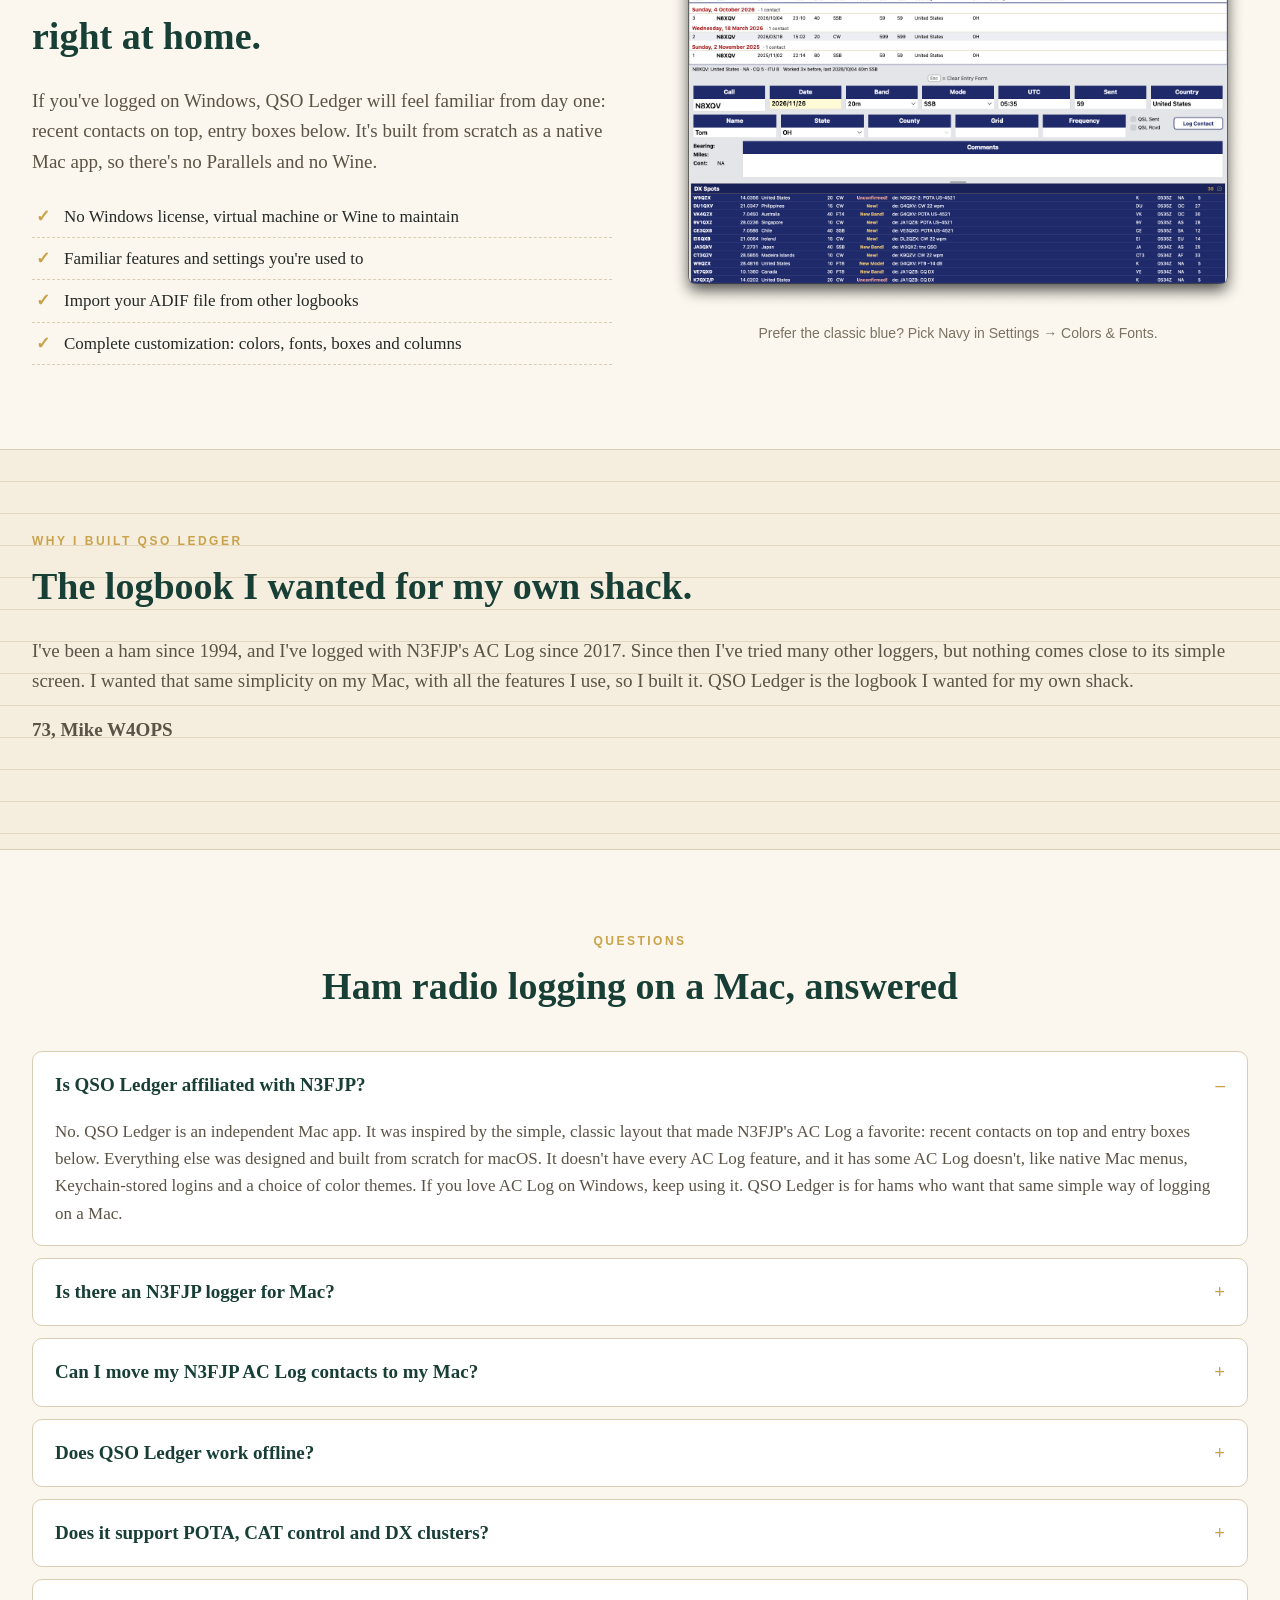
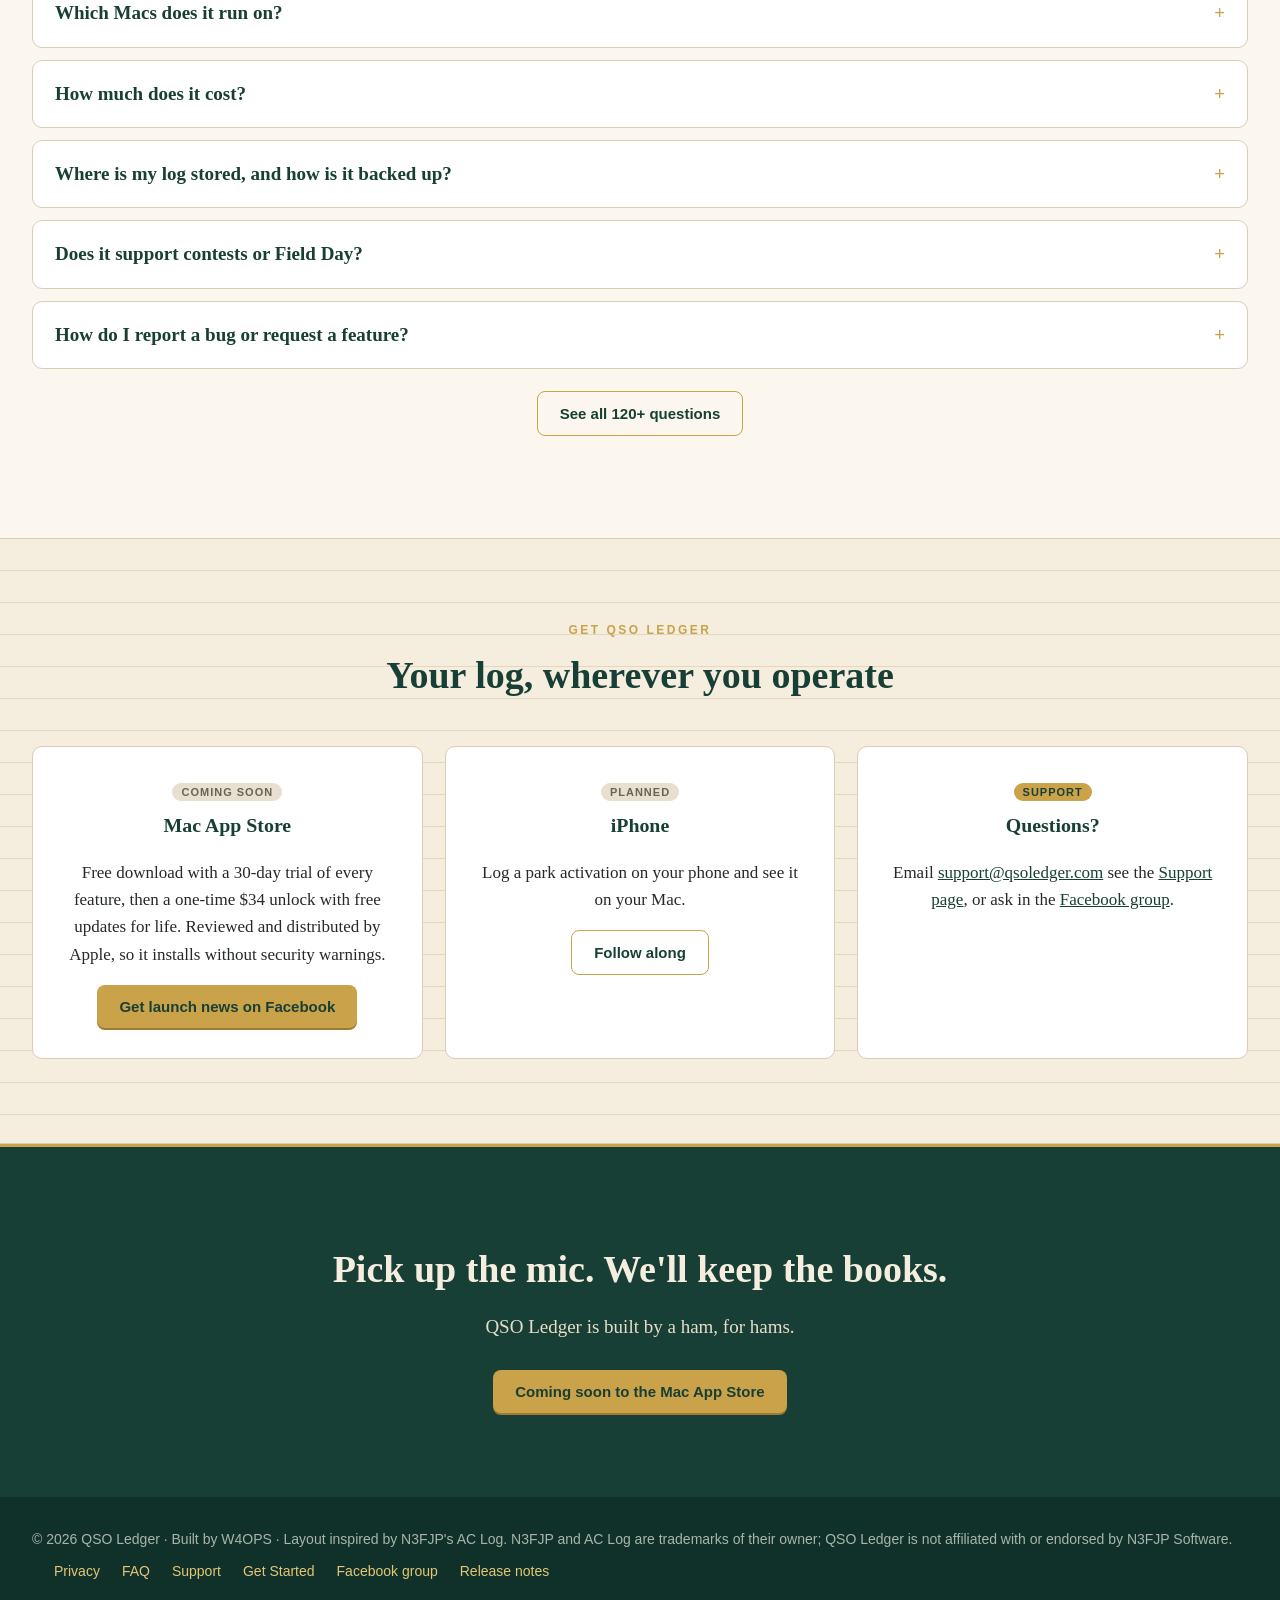
==== commit dae507d3: "Real app screenshots replace the drawn mock-ups Co-Authored-By: Devin AI <158243242+devin-ai-integra" ====
--- a/index.html
+++ b/index.html
@@ -11,7 +11,7 @@
 <meta property="og:image" content="https://qsoledger.com/icon.png">
 <meta name="twitter:card" content="summary">
 <script type="application/ld+json">
-{"@context": "https://schema.org", "@graph": [{"@type": "SoftwareApplication", "name": "QSO Ledger", "operatingSystem": "macOS 14 or later", "applicationCategory": "UtilitiesApplication", "description": "Ham radio logbook for Mac with CAT control, DX clusters, POTA spots, awards and ADIF import, with a layout inspired by N3FJP's AC Log.", "url": "https://qsoledger.com/", "image": "https://qsoledger.com/icon.png", "author": {"@type": "Person", "name": "W4OPS"}, "offers": [{"@type": "Offer", "name": "30-day free trial", "price": "0.00", "priceCurrency": "USD"}, {"@type": "Offer", "name": "Unlock QSO Ledger (one-time in-app purchase)", "price": "34.00", "priceCurrency": "USD"}]}, {"@type": "FAQPage", "mainEntity": [{"@type": "Question", "name": "Is QSO Ledger affiliated with N3FJP?", "acceptedAnswer": {"@type": "Answer", "text": "No. QSO Ledger is an independent Mac app. It was inspired by the simple, classic layout that made N3FJP's AC Log a favorite: recent contacts on top and entry boxes below. Everything else was designed and built from scratch for macOS. It doesn't have every AC Log feature, and it has some AC Log doesn't, like native Mac menus, Keychain-stored logins and a choice of color themes. If you love AC Log on Windows, keep using it. QSO Ledger is for hams who want that same simple way of logging on a Mac."}}, {"@type": "Question", "name": "Is there an N3FJP logger for Mac?", "acceptedAnswer": {"@type": "Answer", "text": "N3FJP Software makes its loggers for Windows. Mac users have usually run them in Parallels or another Windows virtual machine, or through Wine. A virtual machine means paying for and maintaining a second operating system, Wine can be hit-or-miss, and radio control over USB can be fiddly with either. QSO Ledger is a native Mac logbook with a similar layout, so there's no Windows install and no emulation. It is not affiliated with N3FJP Software."}}, {"@type": "Question", "name": "Can I move my N3FJP AC Log contacts to my Mac?", "acceptedAnswer": {"@type": "Answer", "text": "Yes, in a few minutes. In AC Log, export your log as an ADIF file and save it somewhere your Mac can reach, such as a USB stick, a cloud folder or email. In QSO Ledger, choose File → Import ADIF and select the file. QSO Ledger reads your contacts, QSL and LoTW confirmation status, grids and comments, then works out your WAS, DXCC and grid progress. Your AC Log file isn't changed. The same steps work for any logger that exports ADIF."}}, {"@type": "Question", "name": "Does QSO Ledger work offline?", "acceptedAnswer": {"@type": "Answer", "text": "Yes. Your logbook is stored on your Mac, so logging, award tracking, search and ADIF import and export all work with no internet: in the shack, at a park, on a hilltop or at Field Day. DX cluster and POTA spots, callbook lookups and LoTW, QRZ, eQSL and Club Log uploads pick up again when you're back online."}}, {"@type": "Question", "name": "Does it support POTA, CAT control and DX clusters?", "acceptedAnswer": {"@type": "Answer", "text": "Yes, all three. CAT control reads frequency, band and mode from Icom, Yaesu, Kenwood, Elecraft and FlexRadio radios, or any rig Hamlib's rigctld supports, and clicking a spot tunes your radio to it. You can connect to several DX clusters at once and filter spots by band, mode and where the spotter is. Live POTA activator spots show alongside, and you can keep a separate ledger for each activation and post it to your General Ledger for awards."}}, {"@type": "Question", "name": "Which Macs does it run on?", "acceptedAnswer": {"@type": "Answer", "text": "Any Mac running macOS 14 Sonoma or later. It's a universal app, so it runs natively on Apple Silicon (M1 and newer) and Intel Macs, with no Rosetta or extra software."}}, {"@type": "Question", "name": "How much does it cost?", "acceptedAnswer": {"@type": "Answer", "text": "QSO Ledger will be a free download on the Mac App Store with a 30-day trial of every feature. After the trial you can keep logging up to 15 contacts a day for the next three months, then 10 a day, for free. For unlimited logging, unlock it once for $34 inside the app, with free updates for life. No subscription."}}, {"@type": "Question", "name": "Where is my log stored, and how is it backed up?", "acceptedAnswer": {"@type": "Answer", "text": "Your log is stored on your Mac, and Time Machine backs it up along with everything else. QSO Ledger can also save automatic backups as standard ADIF files, daily, weekly or each time you quit, to a folder you choose, such as an external drive or a cloud folder. It keeps the last 7 by default. You can export your whole log to ADIF anytime, and there's no account to sign up for."}}, {"@type": "Question", "name": "Does it support contests or Field Day?", "acceptedAnswer": {"@type": "Answer", "text": "Basic support. File → Export Cabrillo writes a contest log with your categories, sent exchange and serial numbers, and you can keep a separate ledger for Field Day or each contest. There's no live contest scoring or multi-computer Field Day networking yet."}}, {"@type": "Question", "name": "How do I report a bug or request a feature?", "acceptedAnswer": {"@type": "Answer", "text": "Email support@qsoledger.com. Include your macOS version and what you were doing, and attach a screenshot if you can."}}]}]}
+{"@context": "https://schema.org", "@graph": [{"@type": "SoftwareApplication", "name": "QSO Ledger", "operatingSystem": "macOS 14 or later", "applicationCategory": "UtilitiesApplication", "description": "Ham radio logbook for Mac with CAT control, DX clusters, POTA spots, awards and ADIF import, with a layout inspired by N3FJP's AC Log.", "url": "https://qsoledger.com/", "image": "https://qsoledger.com/icon.png", "author": {"@type": "Person", "name": "W4OPS"}, "offers": [{"@type": "Offer", "name": "30-day free trial", "price": "0.00", "priceCurrency": "USD"}, {"@type": "Offer", "name": "Unlock QSO Ledger (one-time in-app purchase)", "price": "34.00", "priceCurrency": "USD"}]}, {"@type": "FAQPage", "mainEntity": [{"@type": "Question", "name": "Is QSO Ledger affiliated with N3FJP?", "acceptedAnswer": {"@type": "Answer", "text": "No. QSO Ledger is an independent Mac app. It was inspired by the simple, classic layout that made N3FJP's AC Log a favorite: recent contacts on top and entry boxes below. Everything else was designed and built from scratch for macOS. It doesn't have every AC Log feature, and it has some AC Log doesn't, like native Mac menus, Keychain-stored logins and a choice of color themes. If you love AC Log on Windows, keep using it. QSO Ledger is for hams who want that same simple way of logging on a Mac."}}, {"@type": "Question", "name": "Is there an N3FJP logger for Mac?", "acceptedAnswer": {"@type": "Answer", "text": "N3FJP Software makes its loggers for Windows. Mac users have usually run them in Parallels or another Windows virtual machine, or through Wine. A virtual machine means paying for and maintaining a second operating system, Wine can be hit-or-miss, and radio control over USB can be fiddly with either. QSO Ledger is a native Mac logbook with a similar layout, so there's no Windows install and no emulation. It is not affiliated with N3FJP Software."}}, {"@type": "Question", "name": "Can I move my N3FJP AC Log contacts to my Mac?", "acceptedAnswer": {"@type": "Answer", "text": "Yes, in a few minutes. In AC Log, export your log as an ADIF file and save it somewhere your Mac can reach, such as a USB stick, a cloud folder or email. In QSO Ledger, choose File → Import ADIF and select the file. QSO Ledger reads your contacts, QSL and LoTW confirmation status, grids and comments, then works out your WAS, DXCC and grid progress. Your AC Log file isn't changed. The same steps work for any logger that exports ADIF."}}, {"@type": "Question", "name": "Does QSO Ledger work offline?", "acceptedAnswer": {"@type": "Answer", "text": "Yes. Your logbook is stored on your Mac, so logging, award tracking, search and ADIF import and export all work with no internet: in the shack, at a park, on a hilltop or at Field Day. DX cluster and POTA spots, callbook lookups and LoTW, QRZ, eQSL and Club Log uploads pick up again when you're back online."}}, {"@type": "Question", "name": "Does it support POTA, CAT control and DX clusters?", "acceptedAnswer": {"@type": "Answer", "text": "Yes, all three. CAT control reads frequency, band and mode from Icom, Yaesu, Kenwood, Elecraft and FlexRadio radios, or any rig Hamlib's rigctld supports, and clicking a spot tunes your radio to it. You can connect to several DX clusters at once and filter spots by band, mode and where the spotter is. Live POTA activator spots show alongside, and you can keep a separate ledger for each activation and post it to your General Ledger for awards."}}, {"@type": "Question", "name": "Which Macs does it run on?", "acceptedAnswer": {"@type": "Answer", "text": "Any Mac running macOS 14 Sonoma or later. It's a universal app, so it runs natively on Apple Silicon (M1 and newer) and Intel Macs, with no Rosetta or extra software."}}, {"@type": "Question", "name": "How much does it cost?", "acceptedAnswer": {"@type": "Answer", "text": "QSO Ledger will be a free download on the Mac App Store with a 30-day trial of every feature. To keep logging after that, unlock it once for $34 inside the app, with free updates for life. No subscription."}}, {"@type": "Question", "name": "Where is my log stored, and how is it backed up?", "acceptedAnswer": {"@type": "Answer", "text": "Your log is stored on your Mac, and Time Machine backs it up along with everything else. QSO Ledger can also save automatic backups as standard ADIF files, daily, weekly or each time you quit, to a folder you choose, such as an external drive or a cloud folder. It keeps the last 7 by default. You can export your whole log to ADIF anytime, and there's no account to sign up for."}}, {"@type": "Question", "name": "Does it support contests or Field Day?", "acceptedAnswer": {"@type": "Answer", "text": "Basic support. File → Export Cabrillo writes a contest log with your categories, sent exchange and serial numbers, and you can keep a separate ledger for Field Day or each contest. There's no live contest scoring or multi-computer Field Day networking yet."}}, {"@type": "Question", "name": "How do I report a bug or request a feature?", "acceptedAnswer": {"@type": "Answer", "text": "Email support@qsoledger.com. Include your macOS version and what you were doing, and attach a screenshot if you can."}}]}]}
 </script>
 <link rel="icon" href="icon.png"><link rel="stylesheet" href="style.css">
 </head><body>
@@ -30,7 +30,7 @@
    <a class="btn gold" href="#download">Coming soon to the Mac App Store</a>
    <a class="btn ghost" href="#features">See the features</a>
   </div>
-  <div class="small terms"><span>Free 30-day trial, then free daily logging or $34 once</span> · <span>Free updates for life</span> · <span>macOS 14 Sonoma or later</span> · <span>Apple Silicon and Intel</span></div>
+  <div class="small terms"><span>Free 30-day trial, then $34 once</span> · <span>Free updates for life</span> · <span>macOS 14 Sonoma or later</span> · <span>Apple Silicon and Intel</span></div>
  </div>
  <div class="heroicon"><img src="icon.png" alt="QSO Ledger ham radio logbook for Mac app icon"></div>
 </div></header>
@@ -43,50 +43,8 @@
  <div class="eyebrow" style="color:var(--gold)">Built like a ledger</div>
  <h2>Everything on one screen</h2>
  <p class="sub">Your log, live spots and the entry form, all in view. Type a call, hit Enter, and you're back on the air.</p>
- <div class="window">
-  <div class="tbar"><i class="dot r"></i><i class="dot y"></i><i class="dot g"></i><span>QSO Ledger — General Ledger</span></div>
-  <div class="wbody">
-   <div><table>
-    <tr><th>#</th><th>Call</th><th>Date</th><th>UTC</th><th>Band</th><th>Mode</th><th>Country</th><th>State</th></tr>
-    <tr><td>1,284</td><td><b>NA4RO</b></td><td>11/22</td><td>1342</td><td>20</td><td>SSB</td><td>United States</td><td>TN</td></tr>
-    <tr><td>1,283</td><td><b>W1AW</b></td><td>11/22</td><td>1338</td><td>40</td><td>CW</td><td>United States</td><td>CT</td></tr>
-    <tr><td>1,282</td><td><b>VE2QXD</b></td><td>11/22</td><td>1331</td><td>40</td><td>SSB</td><td>Canada</td><td>QC</td></tr>
-    <tr><td>1,281</td><td><b>EA8QZ</b></td><td>11/22</td><td>1319</td><td>15</td><td>FT8</td><td>Canary Is.</td><td></td></tr>
-    <tr><td>1,280</td><td><b>N8XQV</b></td><td>11/21</td><td>2217</td><td>20</td><td>CW</td><td>United States</td><td>NC</td></tr>
-    <tr><td>1,279</td><td><b>JA1QXZ</b></td><td>11/21</td><td>2204</td><td>20</td><td>FT8</td><td>Japan</td><td></td></tr>
-    <tr><td>1,278</td><td><b>KD4ZQX</b></td><td>11/21</td><td>2150</td><td>80</td><td>SSB</td><td>United States</td><td>TN</td></tr>
-   </table></div>
-   <div class="spots">
-    <h4><span>DX Spots</span><span>● Connected</span></h4>
-    <div class="s"><b>14.250</b><span class="new">ZD7QX</span><span>SSB</span></div>
-    <div class="s"><b>7.188</b><span>K8QZV</span><span>POTA</span></div>
-    <div class="s"><b>21.074</b><span class="new">3B8QX</span><span>FT8</span></div>
-    <div class="s"><b>14.030</b><span>OH2QZX</span><span>CW</span></div>
-    <div class="s"><b>7.255</b><span>WW4QXZ</span><span>SSB</span></div>
-    <div class="s"><b>18.110</b><span>EA8QZ</span><span>SSB</span></div>
-   </div>
-  </div>
-  <div class="entry">
-   <div class="esc">Esc = Clear Entry Form</div>
-   <div class="boxes">
-    <div class="box call"><div class="l">Call</div><div class="v">ZD7QX</div></div>
-    <div class="box"><div class="l">Date</div><div class="v">11/22/26</div></div>
-    <div class="box"><div class="l">UTC</div><div class="v">1345</div></div>
-    <div class="box"><div class="l">Band</div><div class="v">20</div></div>
-    <div class="box"><div class="l">Mode</div><div class="v">SSB</div></div>
-    <div class="box"><div class="l">Sent</div><div class="v">59</div></div>
-    <div class="box"><div class="l">Rec</div><div class="v">57</div></div>
-   </div>
-   <div class="boxes">
-    <div class="box"><div class="l">Name</div><div class="v">Phil</div></div>
-    <div class="box"><div class="l">Country</div><div class="v">St. Helena</div></div>
-    <div class="box"><div class="l">Grid</div><div class="v">IH74</div></div>
-    <div class="box"><div class="l">Comments</div><div class="v">New one! 🎉</div></div>
-   </div>
-   <div class="status"><span style="color:#B3261E;font-weight:700">New Country · New on 20 m</span><span class="logbtn">Log Contact</span></div>
-  </div>
- </div>
- <p class="cap">Screenshot placeholder: drawn to match the app; real screenshots go here.</p>
+ <img class="shot" src="shots/light.png" width="1552" height="1012" alt="QSO Ledger's main window: the log, live DX spots and the entry form in one window">
+ <p class="cap">Real screenshot of QSO Ledger with a demo log of made-up call signs.</p>
 </div></section>
 
 <section id="tab"><div class="wrap two">
@@ -97,14 +55,7 @@
   <p class="sub">It's the feature I'd miss most if it were gone. <b>73, Mike W4OPS</b></p>
  </div>
  <div>
-  <div class="window" style="margin-top:0">
-   <div class="tbar"><i class="dot r"></i><i class="dot y"></i><i class="dot g"></i><span>Recent Contacts · N8XQV</span></div>
-   <div style="overflow-x:auto"><table><tr><th>Call</th><th>Name</th><th>Date</th><th>Band</th><th>Mode</th><th>State</th></tr>
-    <tr><td><b>N8XQV</b></td><td>Tom</td><td>2026/10/04</td><td>40</td><td>SSB</td><td>OH</td></tr>
-    <tr><td><b>N8XQV</b></td><td>Tom</td><td>2026/03/18</td><td>20</td><td>CW</td><td>OH</td></tr>
-    <tr><td><b>N8XQV</b></td><td>Tom</td><td>2025/11/02</td><td>80</td><td>SSB</td><td>OH</td></tr>
-   </table></div>
-  </div>
+  <img class="shot framed" style="margin-top:0" src="shots/tab.png" width="1082" height="900" alt="Typing N8XQV and pressing Tab lists Tom's three earlier contacts in Recent Contacts">
  </div>
 </div></section>
 
@@ -156,25 +107,7 @@
   </ul>
  </div>
  <div>
-  <div class="window navy">
-   <div class="tbar"><i class="dot r"></i><i class="dot y"></i><i class="dot g"></i><span>QSO Ledger — Navy</span></div>
-   <table>
-    <tr><th>#</th><th>Call</th><th>UTC</th><th>Band</th><th>Mode</th><th>Country</th></tr>
-    <tr><td>1,284</td><td><b>NA4RO</b></td><td>1342</td><td>20</td><td>SSB</td><td>United States</td></tr>
-    <tr><td>1,283</td><td><b>W1AW</b></td><td>1338</td><td>40</td><td>CW</td><td>United States</td></tr>
-    <tr><td>1,282</td><td><b>VE2QXD</b></td><td>1331</td><td>40</td><td>SSB</td><td>Canada</td></tr>
-    <tr><td>1,281</td><td><b>EA8QZ</b></td><td>1319</td><td>15</td><td>FT8</td><td>Canary Is.</td></tr>
-   </table>
-   <div class="entry">
-    <div class="boxes">
-     <div class="box call"><div class="l">Call</div><div class="v">N8XQV</div></div>
-     <div class="box"><div class="l">Band</div><div class="v">20</div></div>
-     <div class="box"><div class="l">Mode</div><div class="v">CW</div></div>
-     <div class="box"><div class="l">Name</div><div class="v">Tom</div></div>
-    </div>
-    <div class="status"><span></span><span class="logbtn">Log Contact</span></div>
-   </div>
-  </div>
+  <img class="shot" style="margin-top:0" src="shots/navy.png" width="1552" height="1012" alt="QSO Ledger in the Navy colors, Classic layout">
   <p class="cap">Prefer the classic blue? Pick Navy in Settings → Colors &amp; Fonts.</p>
  </div>
 </div></section>
@@ -195,7 +128,7 @@
   <details><summary>Does QSO Ledger work offline?</summary><p>Yes. Your logbook is stored on your Mac, so logging, award tracking, search and ADIF import and export all work with no internet: in the shack, at a park, on a hilltop or at Field Day. DX cluster and POTA spots, callbook lookups and LoTW, QRZ, eQSL and Club Log uploads pick up again when you're back online.</p></details>
   <details><summary>Does it support POTA, CAT control and DX clusters?</summary><p>Yes, all three. CAT control reads frequency, band and mode from Icom, Yaesu, Kenwood, Elecraft and FlexRadio radios, or any rig Hamlib's rigctld supports, and clicking a spot tunes your radio to it. You can connect to several DX clusters at once and filter spots by band, mode and where the spotter is. Live POTA activator spots show alongside, and you can keep a separate ledger for each activation and post it to your General Ledger for awards.</p></details>
   <details><summary>Which Macs does it run on?</summary><p>Any Mac running macOS 14 Sonoma or later. It's a universal app, so it runs natively on Apple Silicon (M1 and newer) and Intel Macs, with no Rosetta or extra software.</p></details>
-  <details><summary>How much does it cost?</summary><p>QSO Ledger will be a free download on the Mac App Store with a 30-day trial of every feature. After the trial you can keep logging up to 15 contacts a day for the next three months, then 10 a day, for free. For unlimited logging, unlock it once for $34 inside the app, with free updates for life. No subscription. Apple handles the payment, and Restore Purchase brings the unlock back on any Mac signed in with the same Apple ID. If the trial ends, your log stays readable and you can still search, print and export it.</p></details>
+  <details><summary>How much does it cost?</summary><p>QSO Ledger will be a free download on the Mac App Store with a 30-day trial of every feature. To keep logging after that, unlock it once for $34 inside the app, with free updates for life. No subscription. Apple handles the payment, and Restore Purchase brings the unlock back on any Mac signed in with the same Apple ID. If the trial ends, your log stays readable and you can still search, print and export it.</p></details>
   <details><summary>Where is my log stored, and how is it backed up?</summary><p>Your log is stored on your Mac, and Time Machine backs it up along with everything else. QSO Ledger can also save automatic backups as standard ADIF files, daily, weekly or each time you quit, to a folder you choose, such as an external drive or a cloud folder. It keeps the last 7 by default. You can export your whole log to ADIF anytime, and there's no account to sign up for.</p></details>
   <details><summary>Does it support contests or Field Day?</summary><p>Basic support. File → Export Cabrillo writes a contest log with your categories, sent exchange and serial numbers, and you can keep a separate ledger for Field Day or each contest. There's no live contest scoring or multi-computer Field Day networking yet.</p></details>
   <details><summary>How do I report a bug or request a feature?</summary><p>Email <a href="mailto:support@qsoledger.com">support@qsoledger.com</a>. Include your macOS version and what you were doing, and attach a screenshot if you can.</p></details>
@@ -207,7 +140,7 @@
  <div class="eyebrow" style="color:var(--gold)">Get QSO Ledger</div>
  <h2>Your log, wherever you operate</h2>
  <div class="platforms">
-  <div class="plat"><span class="tag soon">Coming soon</span><h3>Mac App Store</h3><p>Free download with a 30-day trial of every feature, then 15 free contacts a day for three months and 10 a day after that. A one-time $34 unlock gives unlimited logging and free updates for life. Reviewed and distributed by Apple, so it installs without security warnings.</p><a class="btn gold" href="https://www.facebook.com/groups/qsoledger/">Get launch news on Facebook</a></div>
+  <div class="plat"><span class="tag soon">Coming soon</span><h3>Mac App Store</h3><p>Free download with a 30-day trial of every feature, then a one-time $34 unlock with free updates for life. Reviewed and distributed by Apple, so it installs without security warnings.</p><a class="btn gold" href="https://www.facebook.com/groups/qsoledger/">Get launch news on Facebook</a></div>
   <div class="plat"><span class="tag soon">Planned</span><h3>iPhone</h3><p>Log a park activation on your phone and see it on your Mac.</p><a class="btn ghost" style="color:var(--green)" href="https://www.facebook.com/groups/qsoledger/">Follow along</a></div>
   <div class="plat"><span class="tag">Support</span><h3>Questions?</h3><p>Email <a href="mailto:support@qsoledger.com">support@qsoledger.com</a> see the <a href="support.html">Support page</a>, or ask in the <a href="https://www.facebook.com/groups/qsoledger/">Facebook group</a>.</p></div>
  </div>
--- a/style.css
+++ b/style.css
@@ -108,3 +108,5 @@
 .bench{margin:40px auto 0;text-align:left;background:#fff;border:1px dashed var(--gold);border-radius:10px;padding:26px 30px}
 .bench h3{margin:0 0 6px;color:var(--green)}
 #tab .two>*{min-width:0}
+.shot{display:block;width:100%;height:auto;margin:30px auto 0}
+.shot.framed{border-radius:10px;box-shadow:0 20px 44px rgba(24,63,53,.25),0 0 0 1px rgba(0,0,0,.1)}
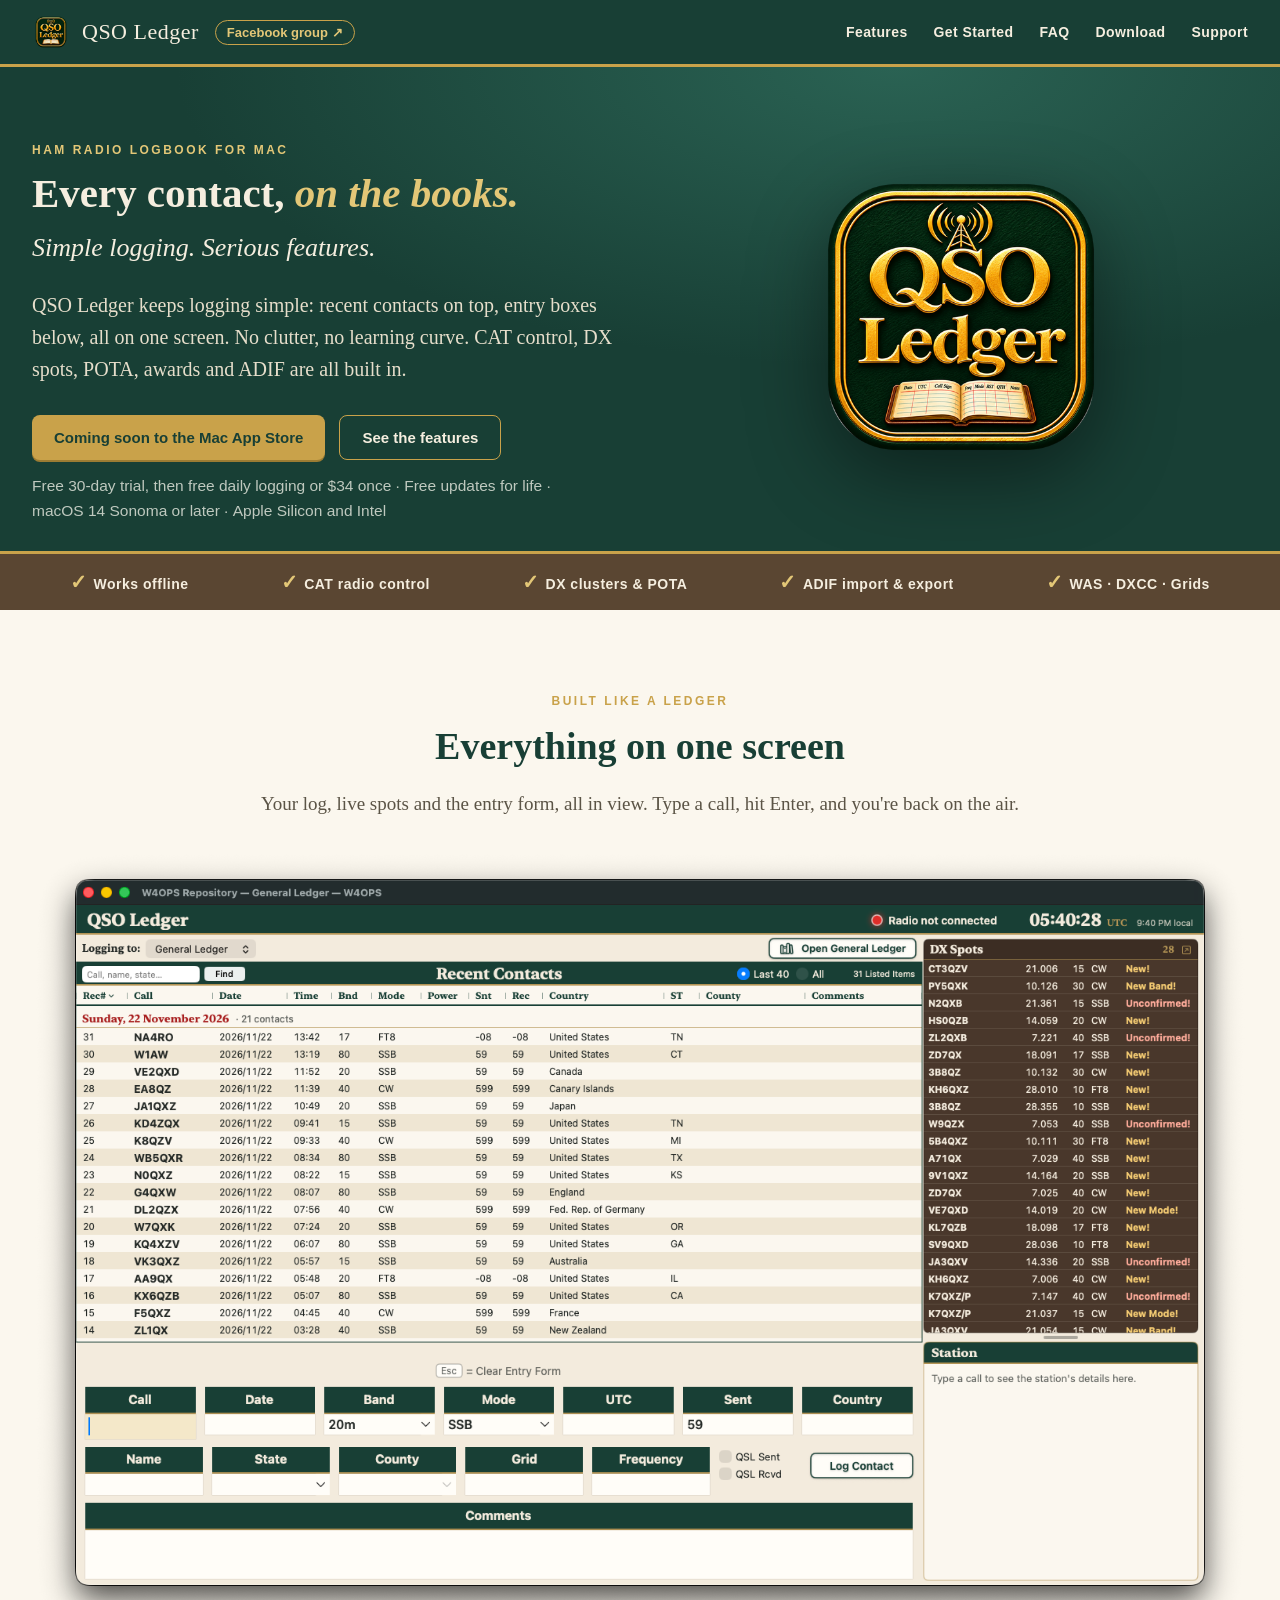
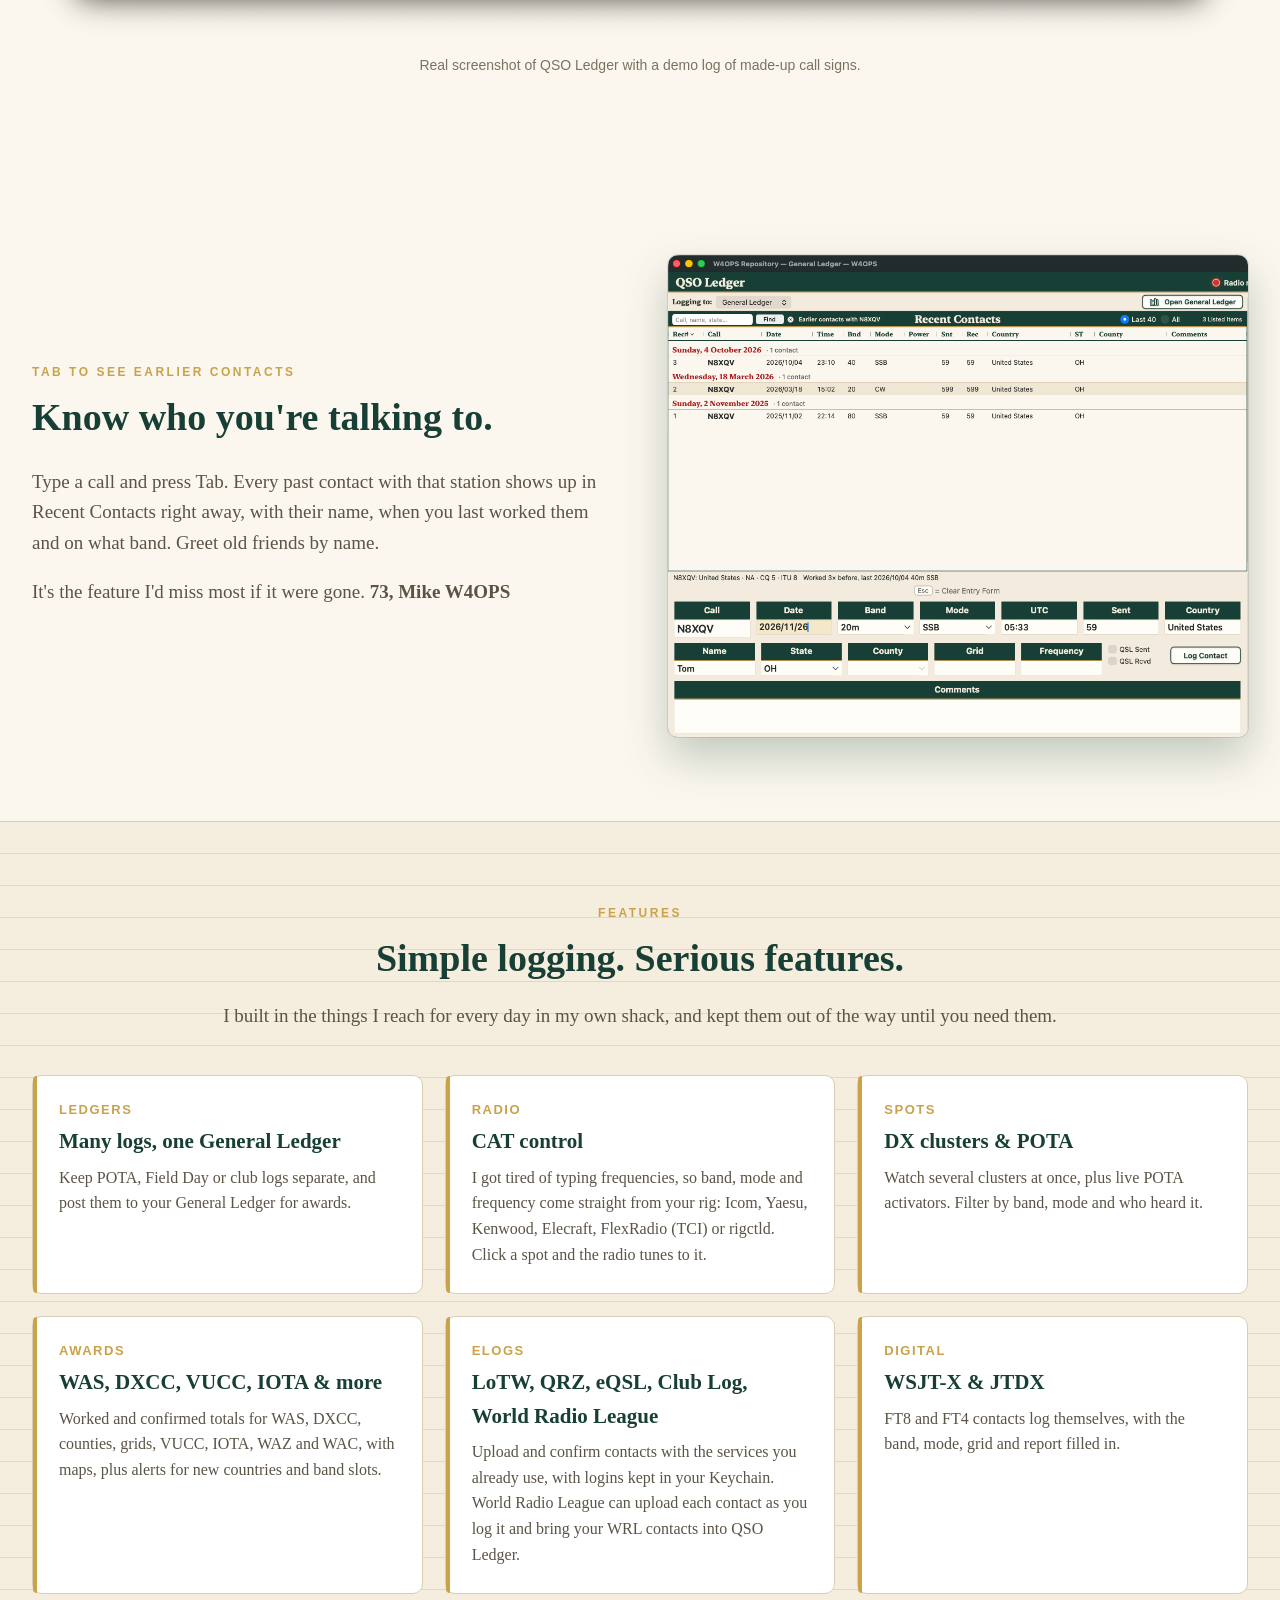
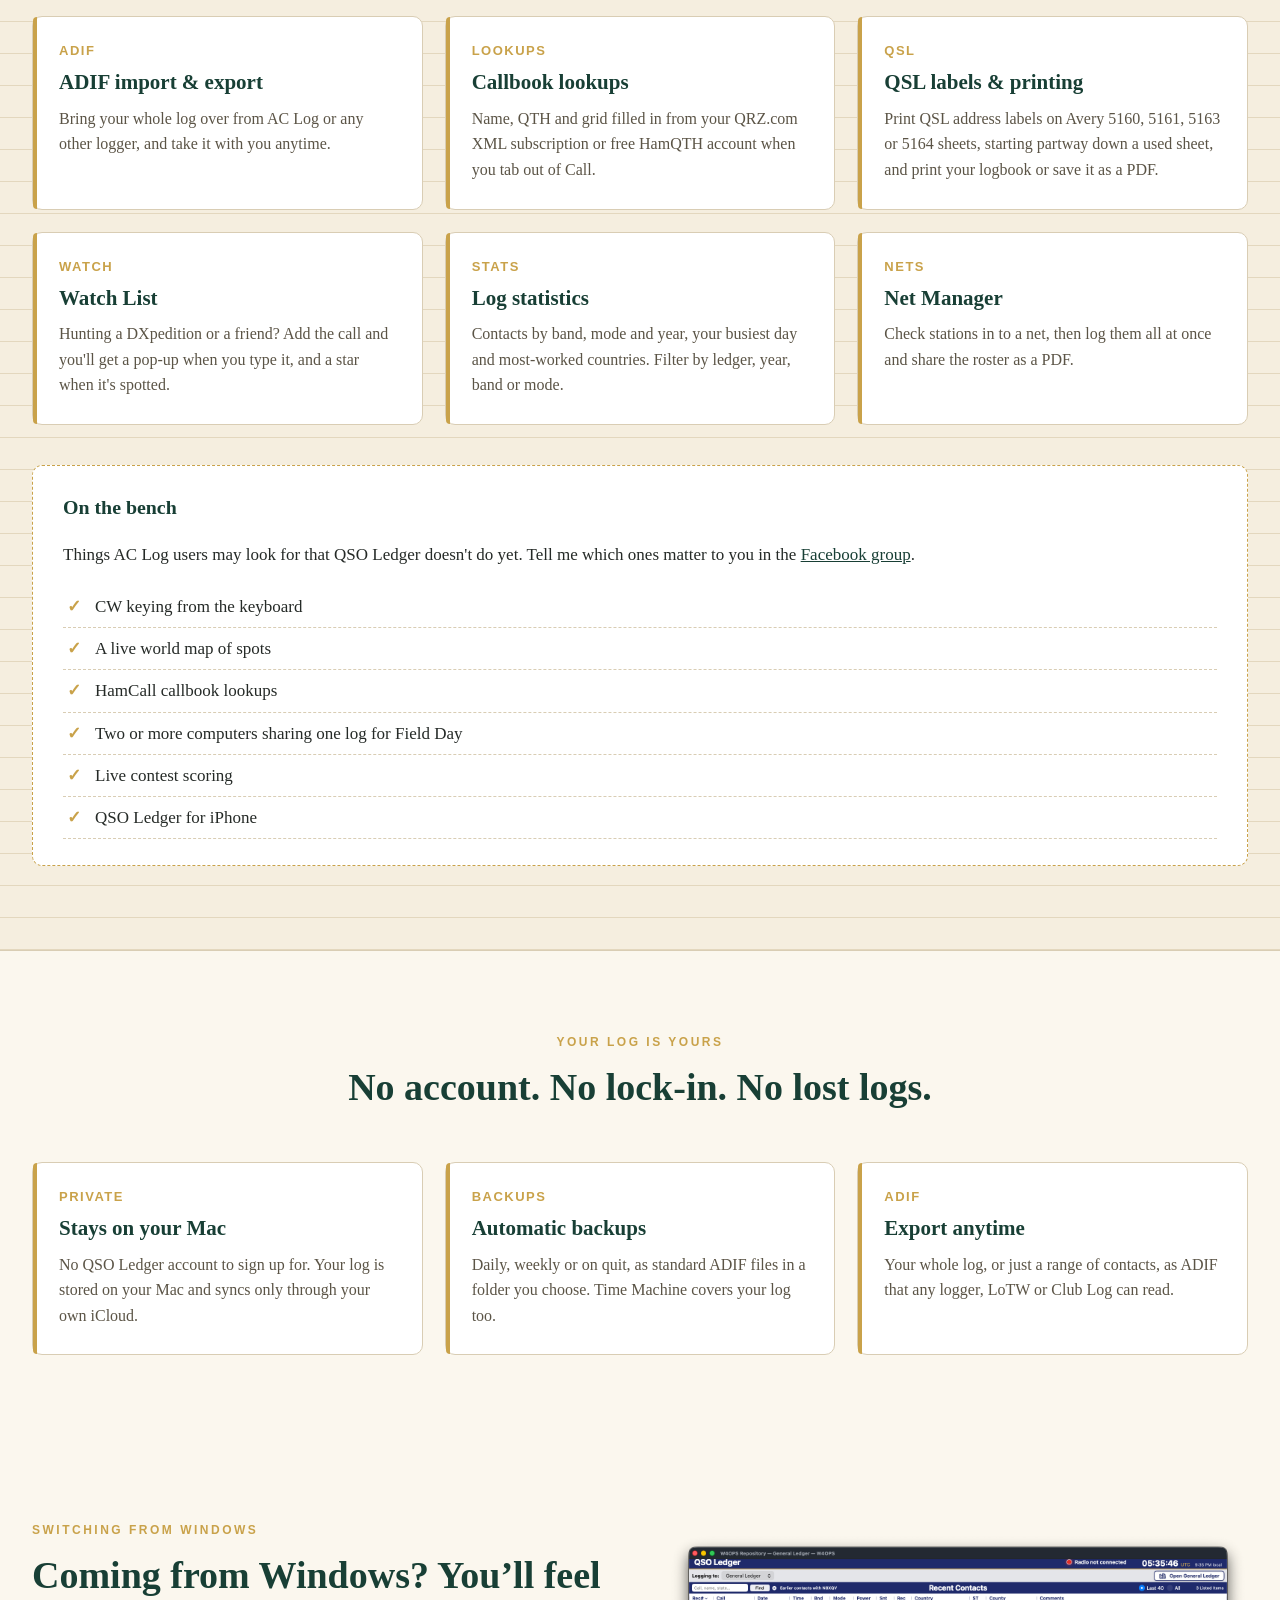
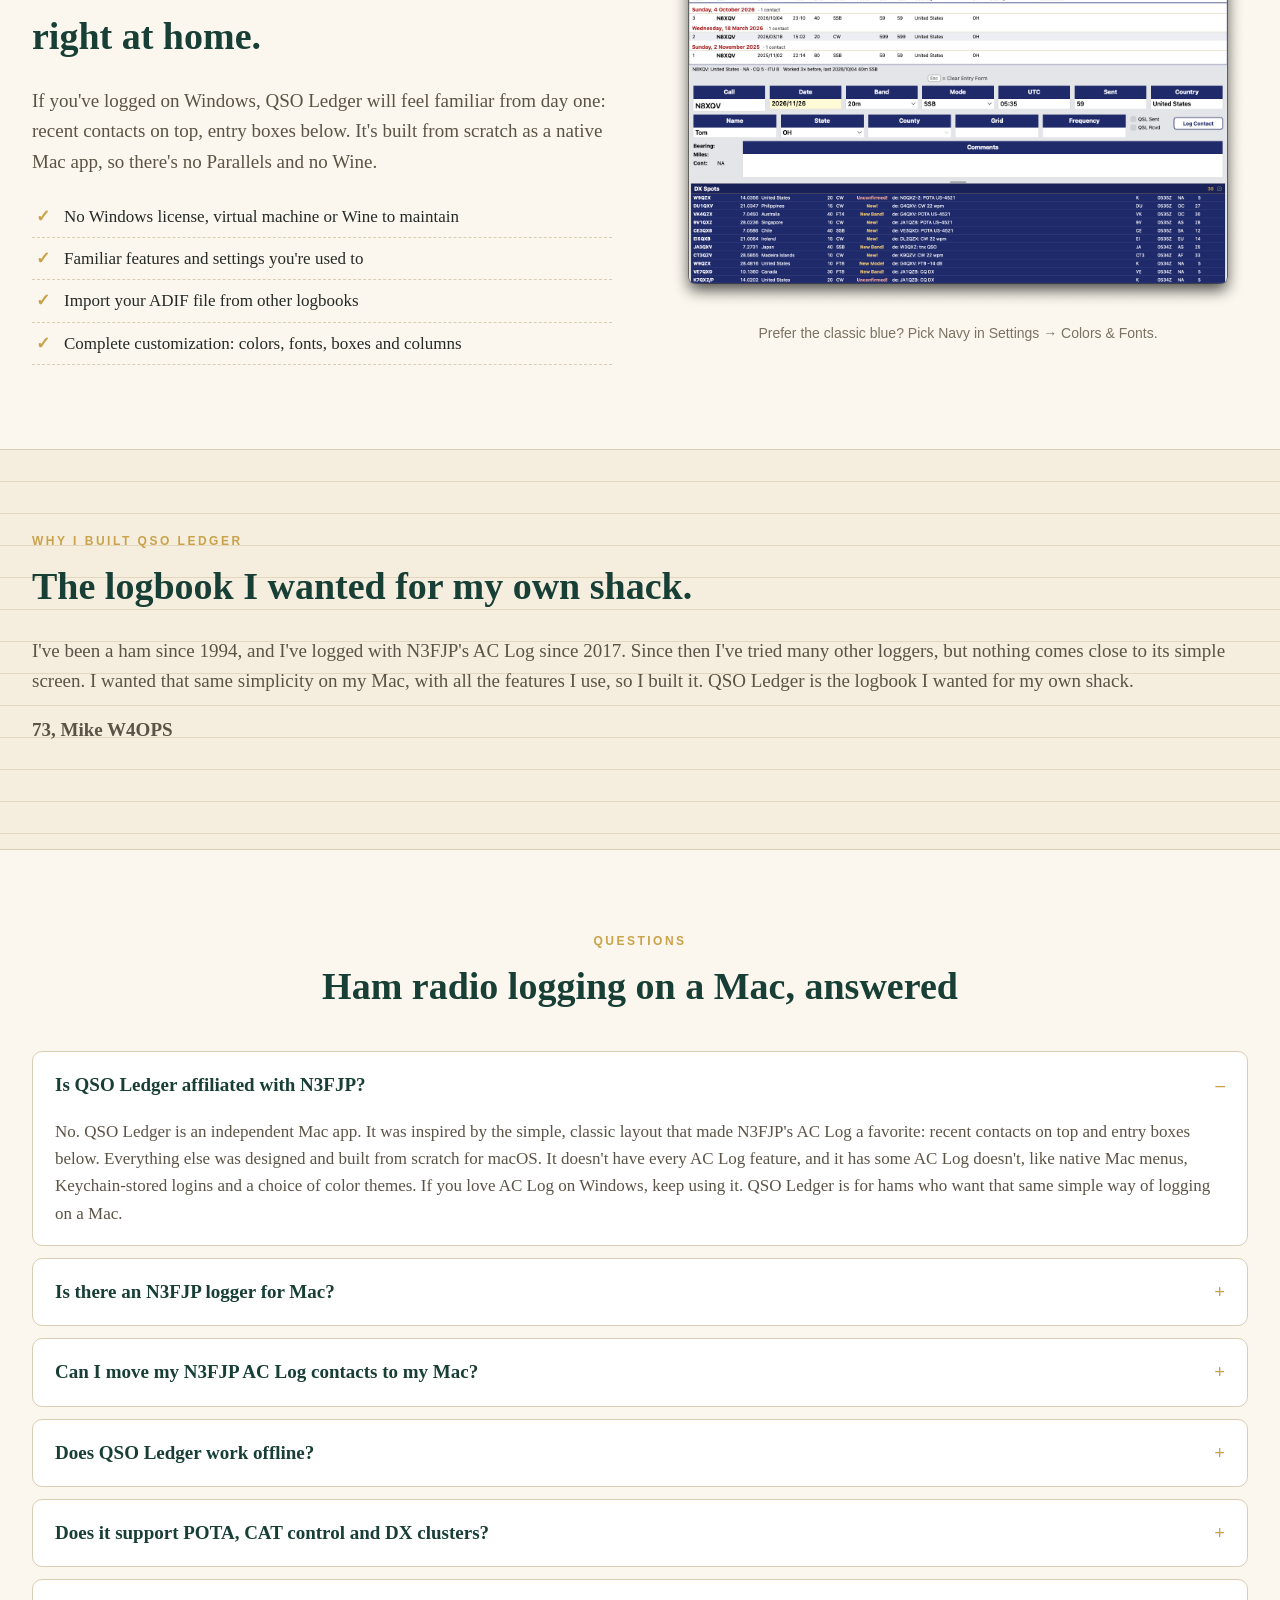
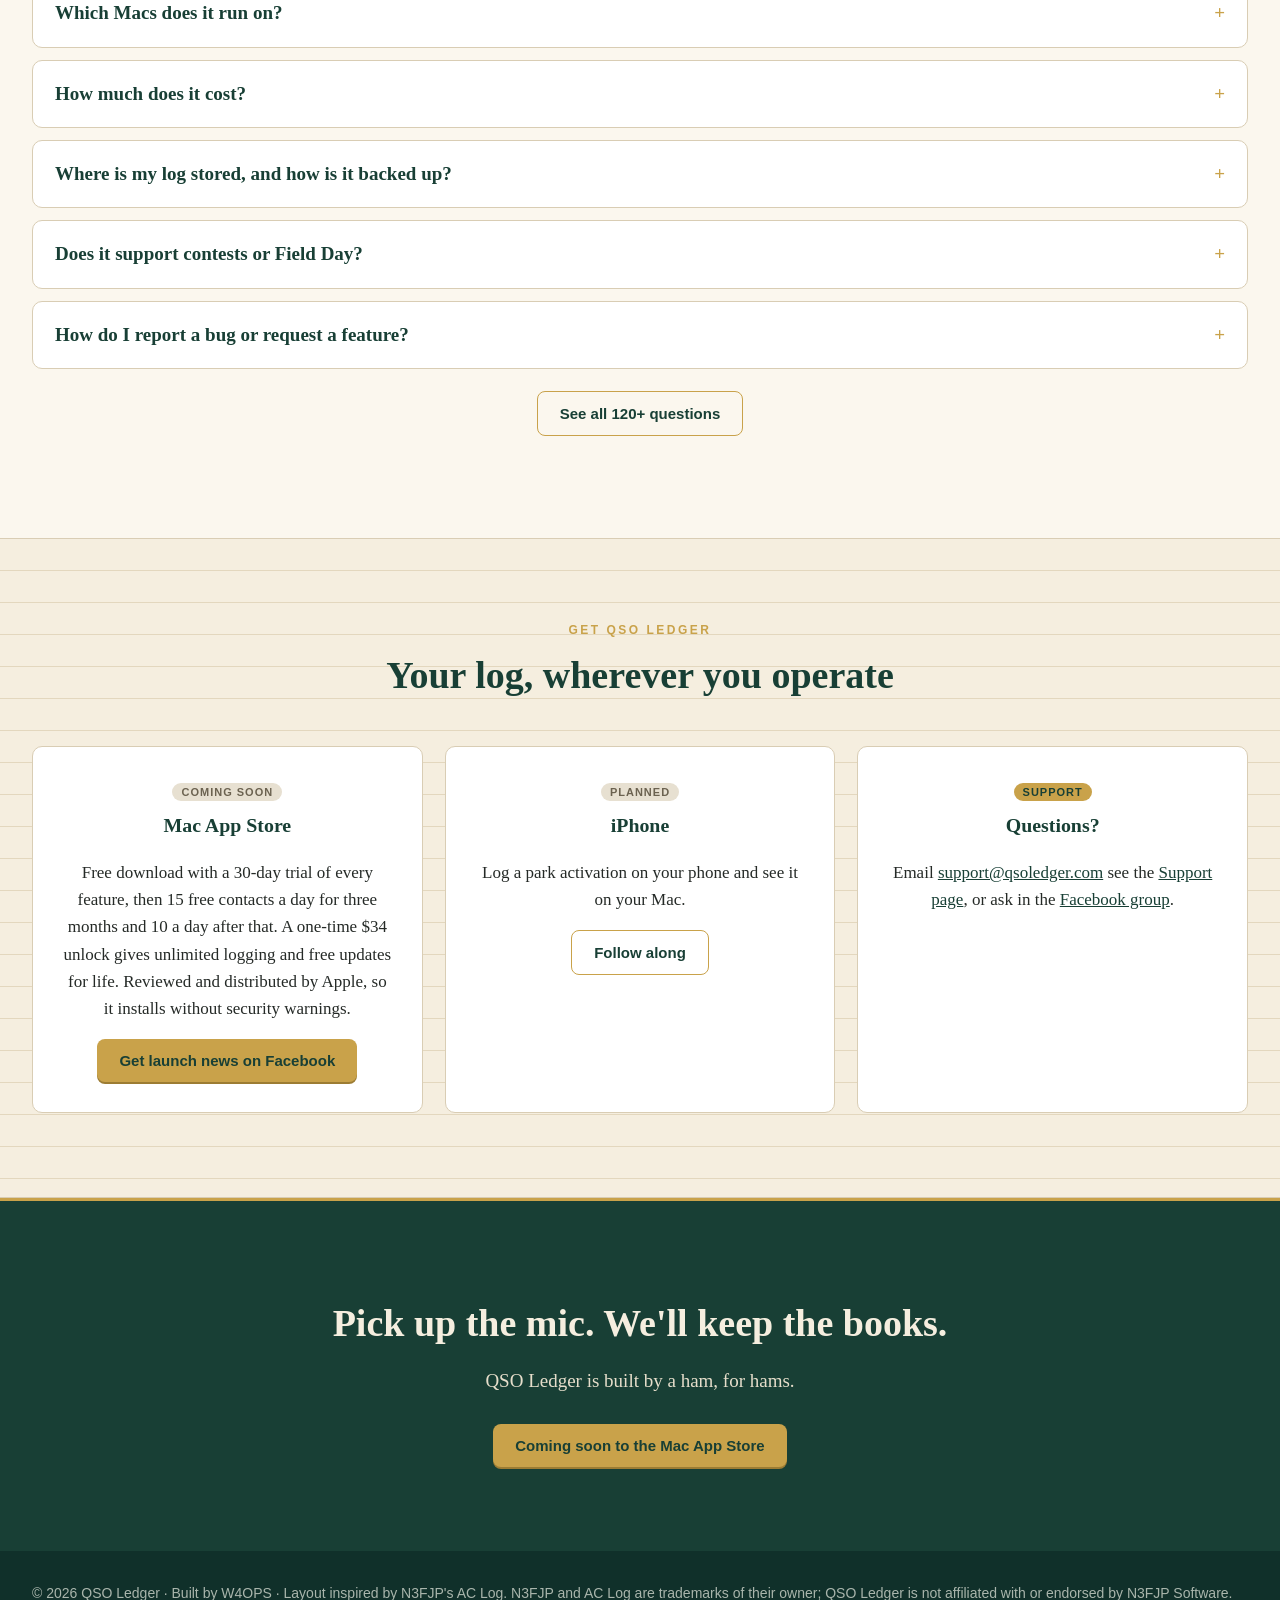
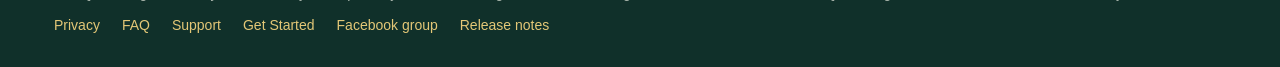
==== commit 31770099: "Pricing: after the trial, 15 free contacts a day for three months, then 10 (#17) * Pricing: after th" ====
--- a/index.html
+++ b/index.html
@@ -11,7 +11,7 @@
 <meta property="og:image" content="https://qsoledger.com/icon.png">
 <meta name="twitter:card" content="summary">
 <script type="application/ld+json">
-{"@context": "https://schema.org", "@graph": [{"@type": "SoftwareApplication", "name": "QSO Ledger", "operatingSystem": "macOS 14 or later", "applicationCategory": "UtilitiesApplication", "description": "Ham radio logbook for Mac with CAT control, DX clusters, POTA spots, awards and ADIF import, with a layout inspired by N3FJP's AC Log.", "url": "https://qsoledger.com/", "image": "https://qsoledger.com/icon.png", "author": {"@type": "Person", "name": "W4OPS"}, "offers": [{"@type": "Offer", "name": "30-day free trial", "price": "0.00", "priceCurrency": "USD"}, {"@type": "Offer", "name": "Unlock QSO Ledger (one-time in-app purchase)", "price": "34.00", "priceCurrency": "USD"}]}, {"@type": "FAQPage", "mainEntity": [{"@type": "Question", "name": "Is QSO Ledger affiliated with N3FJP?", "acceptedAnswer": {"@type": "Answer", "text": "No. QSO Ledger is an independent Mac app. It was inspired by the simple, classic layout that made N3FJP's AC Log a favorite: recent contacts on top and entry boxes below. Everything else was designed and built from scratch for macOS. It doesn't have every AC Log feature, and it has some AC Log doesn't, like native Mac menus, Keychain-stored logins and a choice of color themes. If you love AC Log on Windows, keep using it. QSO Ledger is for hams who want that same simple way of logging on a Mac."}}, {"@type": "Question", "name": "Is there an N3FJP logger for Mac?", "acceptedAnswer": {"@type": "Answer", "text": "N3FJP Software makes its loggers for Windows. Mac users have usually run them in Parallels or another Windows virtual machine, or through Wine. A virtual machine means paying for and maintaining a second operating system, Wine can be hit-or-miss, and radio control over USB can be fiddly with either. QSO Ledger is a native Mac logbook with a similar layout, so there's no Windows install and no emulation. It is not affiliated with N3FJP Software."}}, {"@type": "Question", "name": "Can I move my N3FJP AC Log contacts to my Mac?", "acceptedAnswer": {"@type": "Answer", "text": "Yes, in a few minutes. In AC Log, export your log as an ADIF file and save it somewhere your Mac can reach, such as a USB stick, a cloud folder or email. In QSO Ledger, choose File → Import ADIF and select the file. QSO Ledger reads your contacts, QSL and LoTW confirmation status, grids and comments, then works out your WAS, DXCC and grid progress. Your AC Log file isn't changed. The same steps work for any logger that exports ADIF."}}, {"@type": "Question", "name": "Does QSO Ledger work offline?", "acceptedAnswer": {"@type": "Answer", "text": "Yes. Your logbook is stored on your Mac, so logging, award tracking, search and ADIF import and export all work with no internet: in the shack, at a park, on a hilltop or at Field Day. DX cluster and POTA spots, callbook lookups and LoTW, QRZ, eQSL and Club Log uploads pick up again when you're back online."}}, {"@type": "Question", "name": "Does it support POTA, CAT control and DX clusters?", "acceptedAnswer": {"@type": "Answer", "text": "Yes, all three. CAT control reads frequency, band and mode from Icom, Yaesu, Kenwood, Elecraft and FlexRadio radios, or any rig Hamlib's rigctld supports, and clicking a spot tunes your radio to it. You can connect to several DX clusters at once and filter spots by band, mode and where the spotter is. Live POTA activator spots show alongside, and you can keep a separate ledger for each activation and post it to your General Ledger for awards."}}, {"@type": "Question", "name": "Which Macs does it run on?", "acceptedAnswer": {"@type": "Answer", "text": "Any Mac running macOS 14 Sonoma or later. It's a universal app, so it runs natively on Apple Silicon (M1 and newer) and Intel Macs, with no Rosetta or extra software."}}, {"@type": "Question", "name": "How much does it cost?", "acceptedAnswer": {"@type": "Answer", "text": "QSO Ledger will be a free download on the Mac App Store with a 30-day trial of every feature. To keep logging after that, unlock it once for $34 inside the app, with free updates for life. No subscription."}}, {"@type": "Question", "name": "Where is my log stored, and how is it backed up?", "acceptedAnswer": {"@type": "Answer", "text": "Your log is stored on your Mac, and Time Machine backs it up along with everything else. QSO Ledger can also save automatic backups as standard ADIF files, daily, weekly or each time you quit, to a folder you choose, such as an external drive or a cloud folder. It keeps the last 7 by default. You can export your whole log to ADIF anytime, and there's no account to sign up for."}}, {"@type": "Question", "name": "Does it support contests or Field Day?", "acceptedAnswer": {"@type": "Answer", "text": "Basic support. File → Export Cabrillo writes a contest log with your categories, sent exchange and serial numbers, and you can keep a separate ledger for Field Day or each contest. There's no live contest scoring or multi-computer Field Day networking yet."}}, {"@type": "Question", "name": "How do I report a bug or request a feature?", "acceptedAnswer": {"@type": "Answer", "text": "Email support@qsoledger.com. Include your macOS version and what you were doing, and attach a screenshot if you can."}}]}]}
+{"@context": "https://schema.org", "@graph": [{"@type": "SoftwareApplication", "name": "QSO Ledger", "operatingSystem": "macOS 14 or later", "applicationCategory": "UtilitiesApplication", "description": "Ham radio logbook for Mac with CAT control, DX clusters, POTA spots, awards and ADIF import, with a layout inspired by N3FJP's AC Log.", "url": "https://qsoledger.com/", "image": "https://qsoledger.com/icon.png", "author": {"@type": "Person", "name": "W4OPS"}, "offers": [{"@type": "Offer", "name": "30-day free trial", "price": "0.00", "priceCurrency": "USD"}, {"@type": "Offer", "name": "Unlock QSO Ledger (one-time in-app purchase)", "price": "34.00", "priceCurrency": "USD"}]}, {"@type": "FAQPage", "mainEntity": [{"@type": "Question", "name": "Is QSO Ledger affiliated with N3FJP?", "acceptedAnswer": {"@type": "Answer", "text": "No. QSO Ledger is an independent Mac app. It was inspired by the simple, classic layout that made N3FJP's AC Log a favorite: recent contacts on top and entry boxes below. Everything else was designed and built from scratch for macOS. It doesn't have every AC Log feature, and it has some AC Log doesn't, like native Mac menus, Keychain-stored logins and a choice of color themes. If you love AC Log on Windows, keep using it. QSO Ledger is for hams who want that same simple way of logging on a Mac."}}, {"@type": "Question", "name": "Is there an N3FJP logger for Mac?", "acceptedAnswer": {"@type": "Answer", "text": "N3FJP Software makes its loggers for Windows. Mac users have usually run them in Parallels or another Windows virtual machine, or through Wine. A virtual machine means paying for and maintaining a second operating system, Wine can be hit-or-miss, and radio control over USB can be fiddly with either. QSO Ledger is a native Mac logbook with a similar layout, so there's no Windows install and no emulation. It is not affiliated with N3FJP Software."}}, {"@type": "Question", "name": "Can I move my N3FJP AC Log contacts to my Mac?", "acceptedAnswer": {"@type": "Answer", "text": "Yes, in a few minutes. In AC Log, export your log as an ADIF file and save it somewhere your Mac can reach, such as a USB stick, a cloud folder or email. In QSO Ledger, choose File → Import ADIF and select the file. QSO Ledger reads your contacts, QSL and LoTW confirmation status, grids and comments, then works out your WAS, DXCC and grid progress. Your AC Log file isn't changed. The same steps work for any logger that exports ADIF."}}, {"@type": "Question", "name": "Does QSO Ledger work offline?", "acceptedAnswer": {"@type": "Answer", "text": "Yes. Your logbook is stored on your Mac, so logging, award tracking, search and ADIF import and export all work with no internet: in the shack, at a park, on a hilltop or at Field Day. DX cluster and POTA spots, callbook lookups and LoTW, QRZ, eQSL and Club Log uploads pick up again when you're back online."}}, {"@type": "Question", "name": "Does it support POTA, CAT control and DX clusters?", "acceptedAnswer": {"@type": "Answer", "text": "Yes, all three. CAT control reads frequency, band and mode from Icom, Yaesu, Kenwood, Elecraft and FlexRadio radios, or any rig Hamlib's rigctld supports, and clicking a spot tunes your radio to it. You can connect to several DX clusters at once and filter spots by band, mode and where the spotter is. Live POTA activator spots show alongside, and you can keep a separate ledger for each activation and post it to your General Ledger for awards."}}, {"@type": "Question", "name": "Which Macs does it run on?", "acceptedAnswer": {"@type": "Answer", "text": "Any Mac running macOS 14 Sonoma or later. It's a universal app, so it runs natively on Apple Silicon (M1 and newer) and Intel Macs, with no Rosetta or extra software."}}, {"@type": "Question", "name": "How much does it cost?", "acceptedAnswer": {"@type": "Answer", "text": "QSO Ledger will be a free download on the Mac App Store with a 30-day trial of every feature. After the trial you can keep logging up to 15 contacts a day for the next three months, then 10 a day, for free. For unlimited logging, unlock it once for $34 inside the app, with free updates for life. No subscription."}}, {"@type": "Question", "name": "Where is my log stored, and how is it backed up?", "acceptedAnswer": {"@type": "Answer", "text": "Your log is stored on your Mac, and Time Machine backs it up along with everything else. QSO Ledger can also save automatic backups as standard ADIF files, daily, weekly or each time you quit, to a folder you choose, such as an external drive or a cloud folder. It keeps the last 7 by default. You can export your whole log to ADIF anytime, and there's no account to sign up for."}}, {"@type": "Question", "name": "Does it support contests or Field Day?", "acceptedAnswer": {"@type": "Answer", "text": "Basic support. File → Export Cabrillo writes a contest log with your categories, sent exchange and serial numbers, and you can keep a separate ledger for Field Day or each contest. There's no live contest scoring or multi-computer Field Day networking yet."}}, {"@type": "Question", "name": "How do I report a bug or request a feature?", "acceptedAnswer": {"@type": "Answer", "text": "Email support@qsoledger.com. Include your macOS version and what you were doing, and attach a screenshot if you can."}}]}]}
 </script>
 <link rel="icon" href="icon.png"><link rel="stylesheet" href="style.css">
 </head><body>
@@ -30,7 +30,7 @@
    <a class="btn gold" href="#download">Coming soon to the Mac App Store</a>
    <a class="btn ghost" href="#features">See the features</a>
   </div>
-  <div class="small terms"><span>Free 30-day trial, then $34 once</span> · <span>Free updates for life</span> · <span>macOS 14 Sonoma or later</span> · <span>Apple Silicon and Intel</span></div>
+  <div class="small terms"><span>Free 30-day trial, then free daily logging or $34 once</span> · <span>Free updates for life</span> · <span>macOS 14 Sonoma or later</span> · <span>Apple Silicon and Intel</span></div>
  </div>
  <div class="heroicon"><img src="icon.png" alt="QSO Ledger ham radio logbook for Mac app icon"></div>
 </div></header>
@@ -128,7 +128,7 @@
   <details><summary>Does QSO Ledger work offline?</summary><p>Yes. Your logbook is stored on your Mac, so logging, award tracking, search and ADIF import and export all work with no internet: in the shack, at a park, on a hilltop or at Field Day. DX cluster and POTA spots, callbook lookups and LoTW, QRZ, eQSL and Club Log uploads pick up again when you're back online.</p></details>
   <details><summary>Does it support POTA, CAT control and DX clusters?</summary><p>Yes, all three. CAT control reads frequency, band and mode from Icom, Yaesu, Kenwood, Elecraft and FlexRadio radios, or any rig Hamlib's rigctld supports, and clicking a spot tunes your radio to it. You can connect to several DX clusters at once and filter spots by band, mode and where the spotter is. Live POTA activator spots show alongside, and you can keep a separate ledger for each activation and post it to your General Ledger for awards.</p></details>
   <details><summary>Which Macs does it run on?</summary><p>Any Mac running macOS 14 Sonoma or later. It's a universal app, so it runs natively on Apple Silicon (M1 and newer) and Intel Macs, with no Rosetta or extra software.</p></details>
-  <details><summary>How much does it cost?</summary><p>QSO Ledger will be a free download on the Mac App Store with a 30-day trial of every feature. To keep logging after that, unlock it once for $34 inside the app, with free updates for life. No subscription. Apple handles the payment, and Restore Purchase brings the unlock back on any Mac signed in with the same Apple ID. If the trial ends, your log stays readable and you can still search, print and export it.</p></details>
+  <details><summary>How much does it cost?</summary><p>QSO Ledger will be a free download on the Mac App Store with a 30-day trial of every feature. After the trial you can keep logging up to 15 contacts a day for the next three months, then 10 a day, for free. For unlimited logging, unlock it once for $34 inside the app, with free updates for life. No subscription. Apple handles the payment, and Restore Purchase brings the unlock back on any Mac signed in with the same Apple ID. If the trial ends, your log stays readable and you can still search, print and export it.</p></details>
   <details><summary>Where is my log stored, and how is it backed up?</summary><p>Your log is stored on your Mac, and Time Machine backs it up along with everything else. QSO Ledger can also save automatic backups as standard ADIF files, daily, weekly or each time you quit, to a folder you choose, such as an external drive or a cloud folder. It keeps the last 7 by default. You can export your whole log to ADIF anytime, and there's no account to sign up for.</p></details>
   <details><summary>Does it support contests or Field Day?</summary><p>Basic support. File → Export Cabrillo writes a contest log with your categories, sent exchange and serial numbers, and you can keep a separate ledger for Field Day or each contest. There's no live contest scoring or multi-computer Field Day networking yet.</p></details>
   <details><summary>How do I report a bug or request a feature?</summary><p>Email <a href="mailto:support@qsoledger.com">support@qsoledger.com</a>. Include your macOS version and what you were doing, and attach a screenshot if you can.</p></details>
@@ -140,7 +140,7 @@
  <div class="eyebrow" style="color:var(--gold)">Get QSO Ledger</div>
  <h2>Your log, wherever you operate</h2>
  <div class="platforms">
-  <div class="plat"><span class="tag soon">Coming soon</span><h3>Mac App Store</h3><p>Free download with a 30-day trial of every feature, then a one-time $34 unlock with free updates for life. Reviewed and distributed by Apple, so it installs without security warnings.</p><a class="btn gold" href="https://www.facebook.com/groups/qsoledger/">Get launch news on Facebook</a></div>
+  <div class="plat"><span class="tag soon">Coming soon</span><h3>Mac App Store</h3><p>Free download with a 30-day trial of every feature, then 15 free contacts a day for three months and 10 a day after that. A one-time $34 unlock gives unlimited logging and free updates for life. Reviewed and distributed by Apple, so it installs without security warnings.</p><a class="btn gold" href="https://www.facebook.com/groups/qsoledger/">Get launch news on Facebook</a></div>
   <div class="plat"><span class="tag soon">Planned</span><h3>iPhone</h3><p>Log a park activation on your phone and see it on your Mac.</p><a class="btn ghost" style="color:var(--green)" href="https://www.facebook.com/groups/qsoledger/">Follow along</a></div>
   <div class="plat"><span class="tag">Support</span><h3>Questions?</h3><p>Email <a href="mailto:support@qsoledger.com">support@qsoledger.com</a> see the <a href="support.html">Support page</a>, or ask in the <a href="https://www.facebook.com/groups/qsoledger/">Facebook group</a>.</p></div>
  </div>
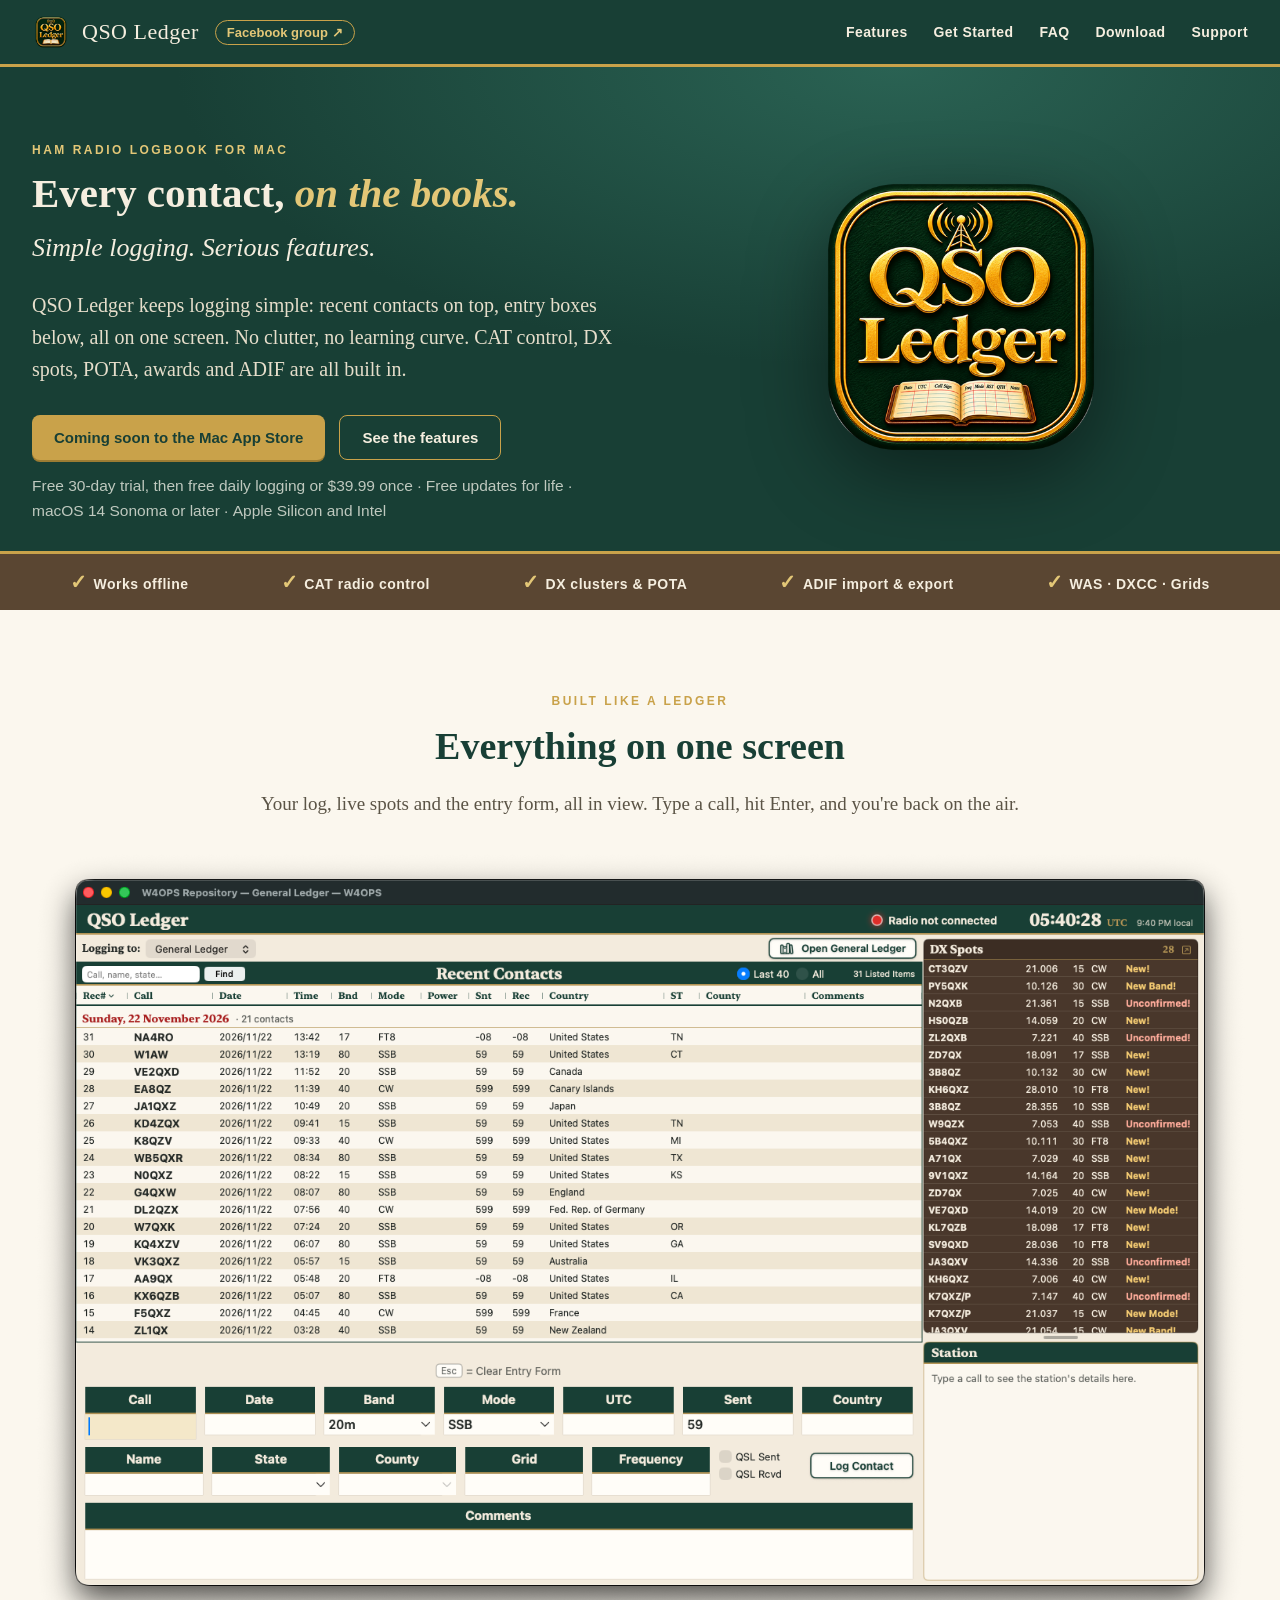
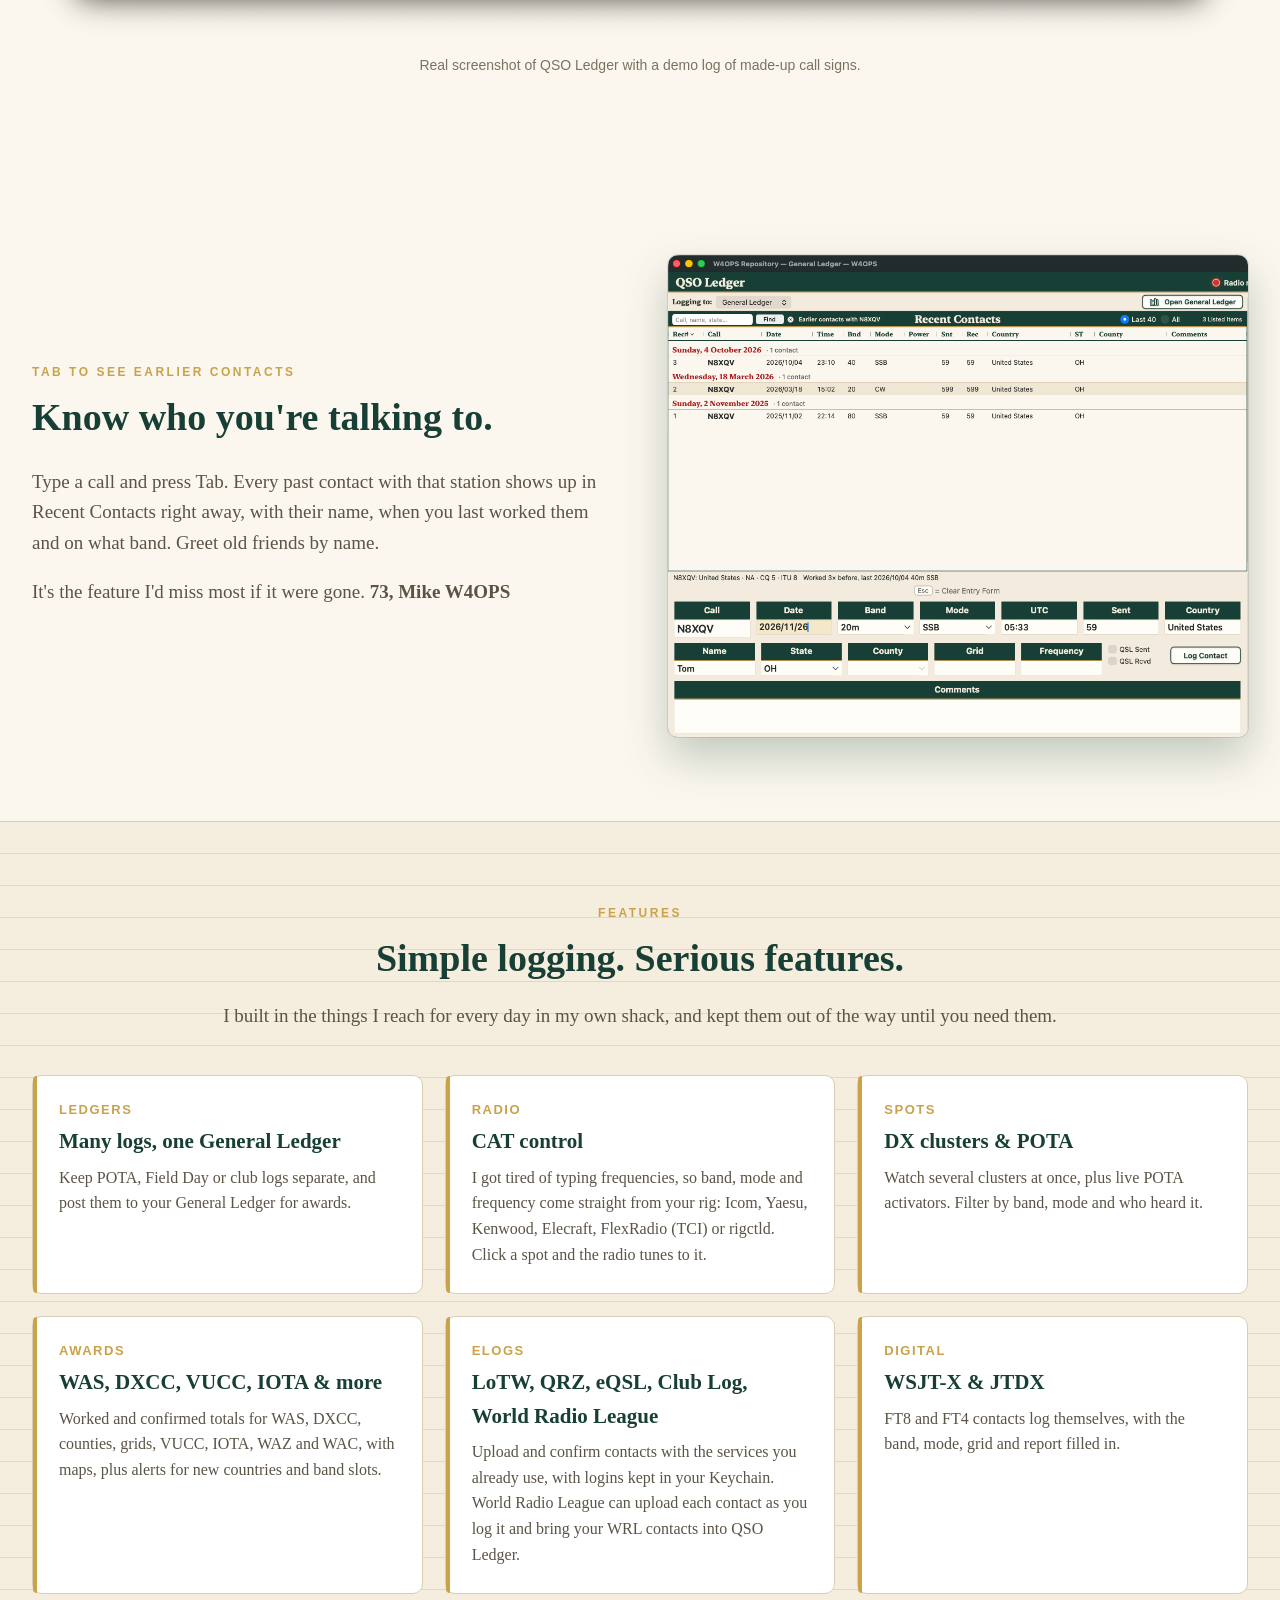
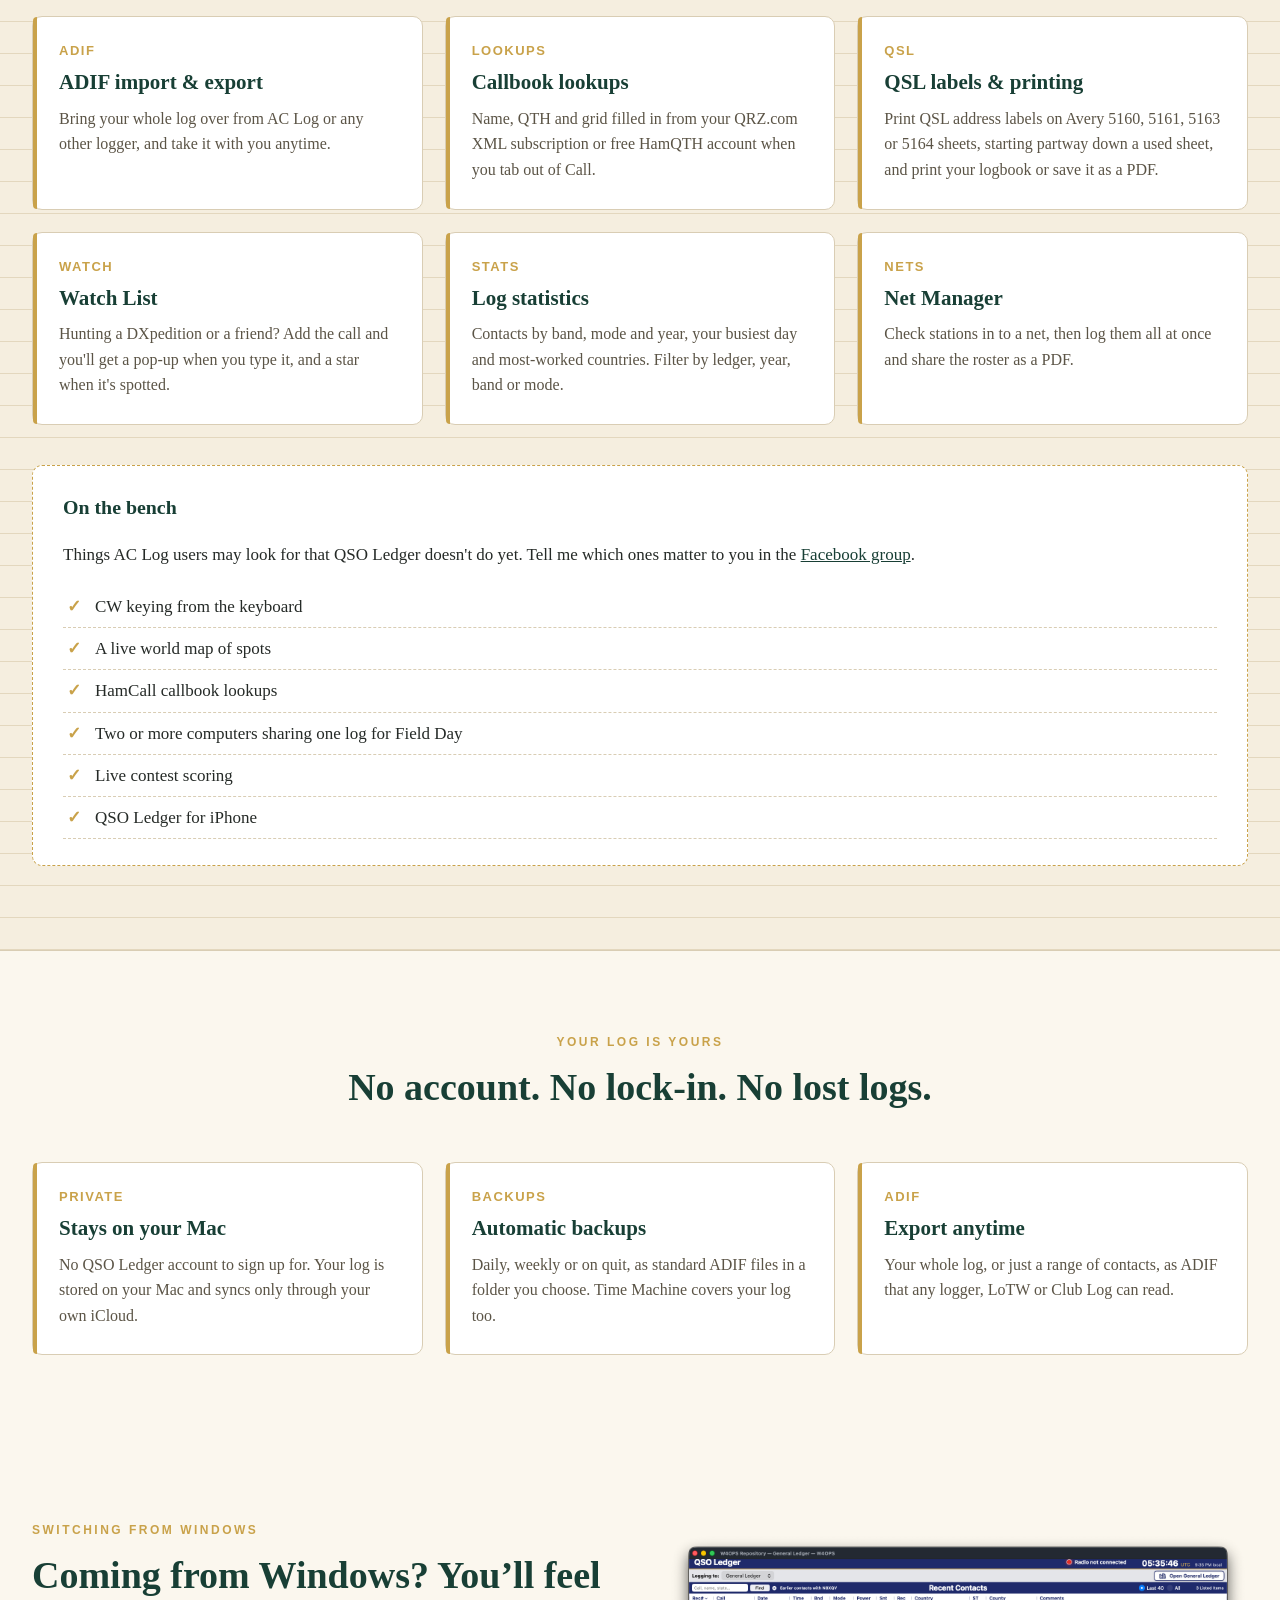
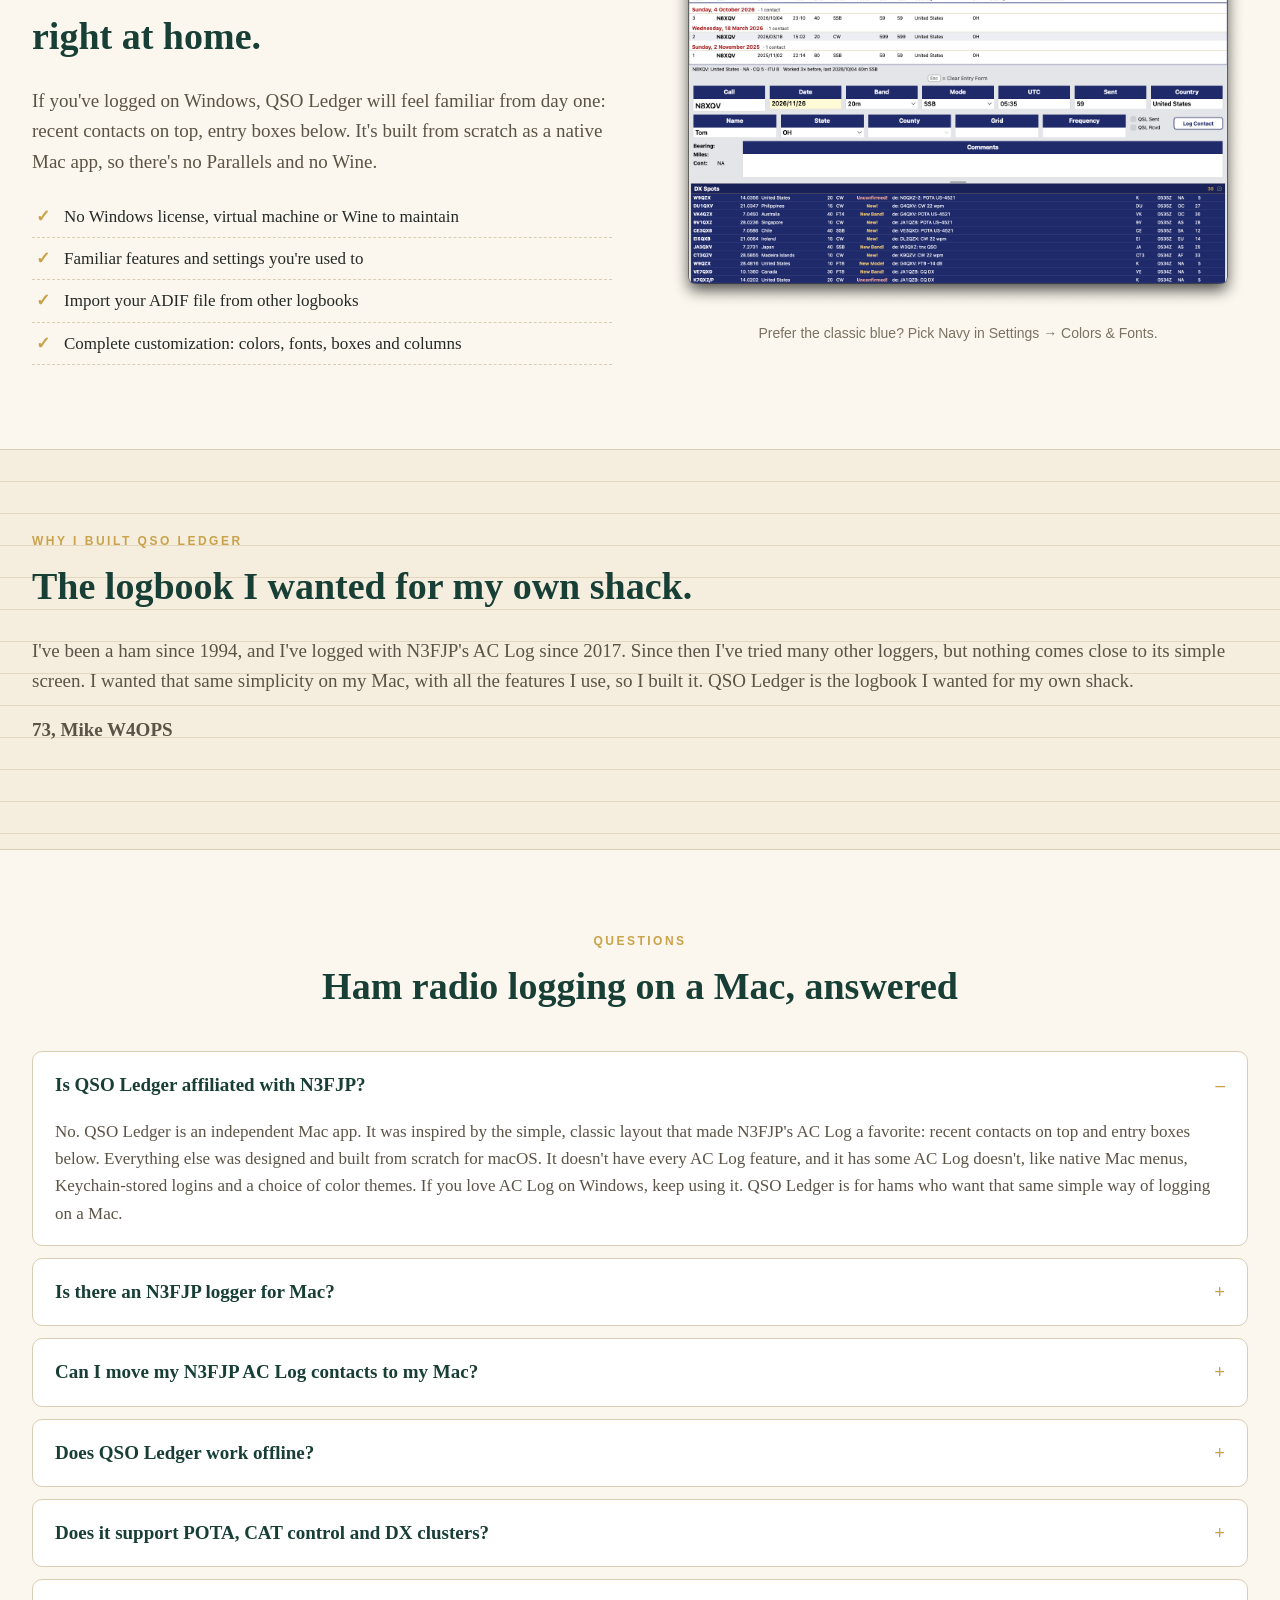
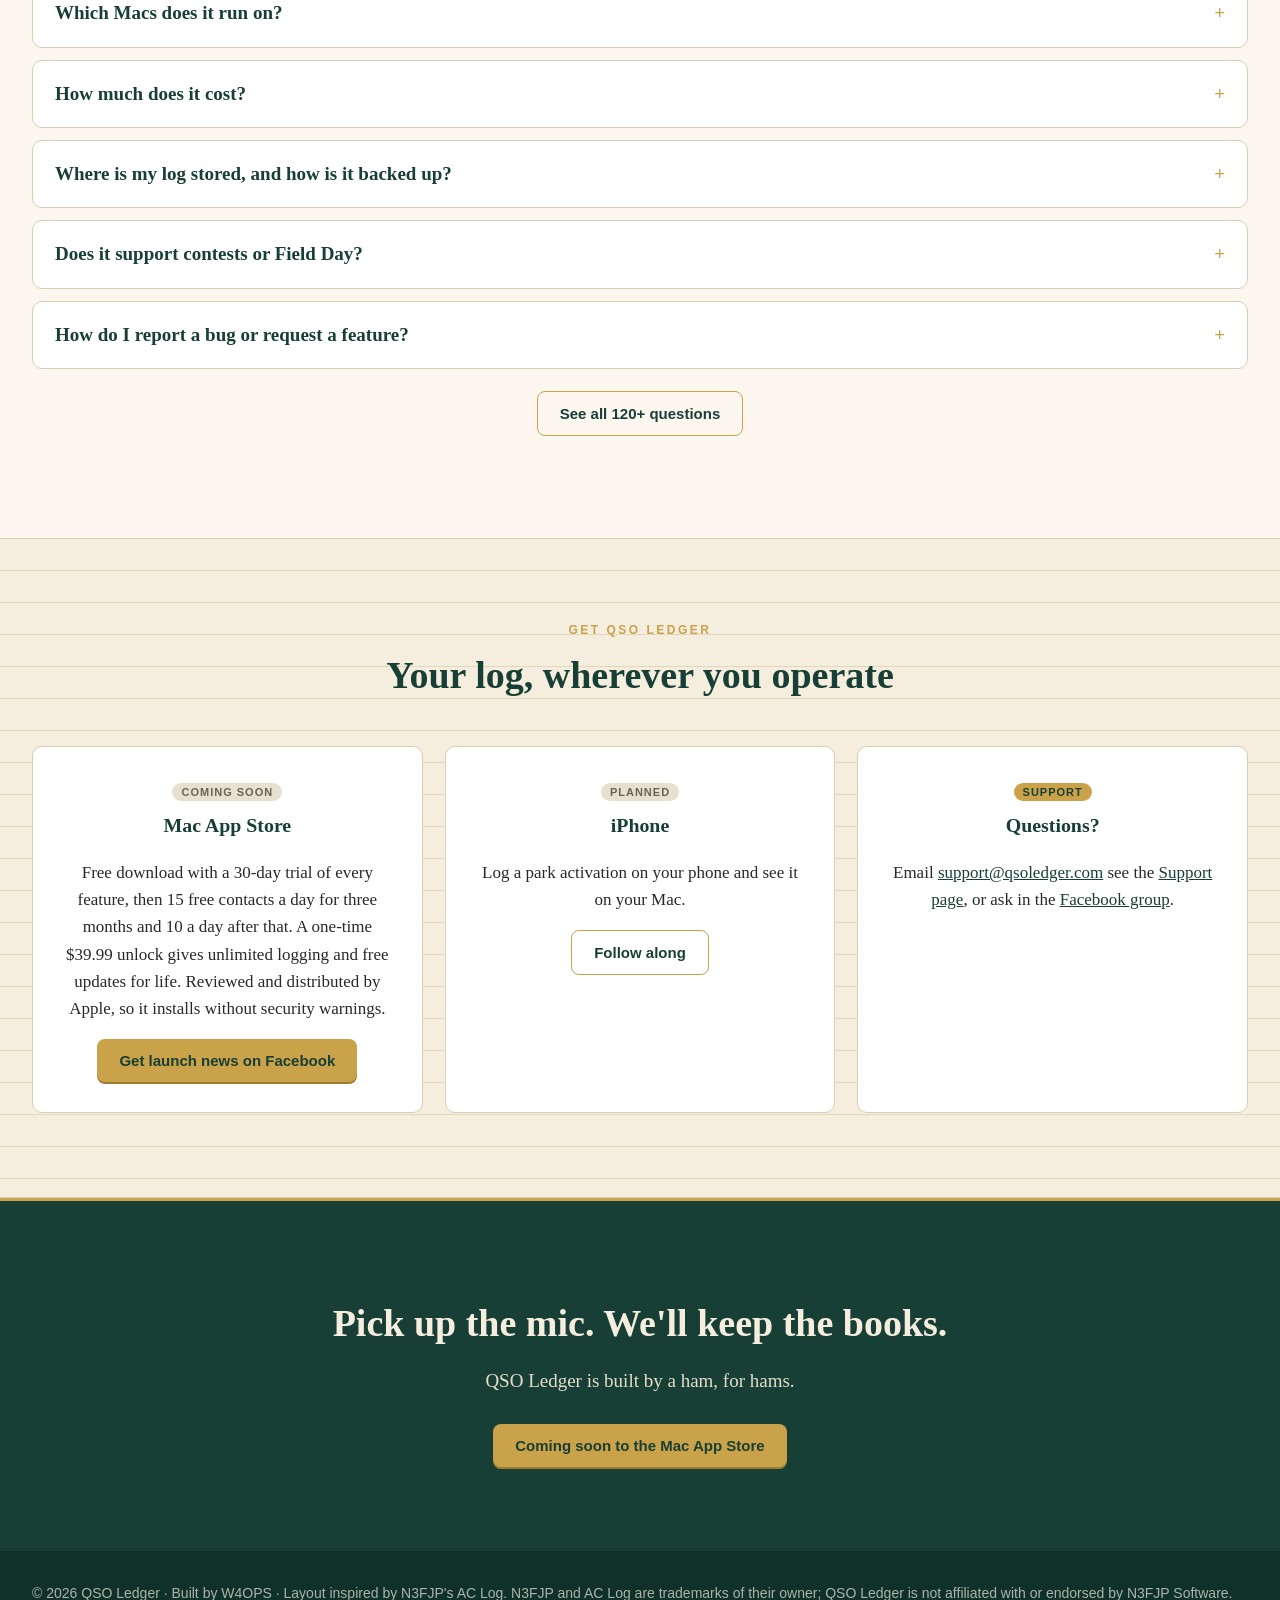
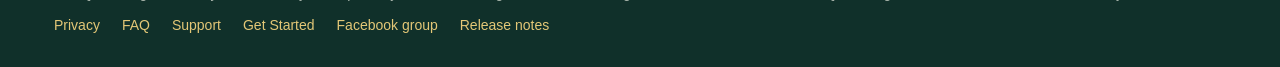
==== commit f3bdb697: "Price: $39.99 one-time unlock Co-Authored-By: Devin AI <158243242+devin-ai-integration[bot]@users.no" ====
--- a/index.html
+++ b/index.html
@@ -11,7 +11,7 @@
 <meta property="og:image" content="https://qsoledger.com/icon.png">
 <meta name="twitter:card" content="summary">
 <script type="application/ld+json">
-{"@context": "https://schema.org", "@graph": [{"@type": "SoftwareApplication", "name": "QSO Ledger", "operatingSystem": "macOS 14 or later", "applicationCategory": "UtilitiesApplication", "description": "Ham radio logbook for Mac with CAT control, DX clusters, POTA spots, awards and ADIF import, with a layout inspired by N3FJP's AC Log.", "url": "https://qsoledger.com/", "image": "https://qsoledger.com/icon.png", "author": {"@type": "Person", "name": "W4OPS"}, "offers": [{"@type": "Offer", "name": "30-day free trial", "price": "0.00", "priceCurrency": "USD"}, {"@type": "Offer", "name": "Unlock QSO Ledger (one-time in-app purchase)", "price": "34.00", "priceCurrency": "USD"}]}, {"@type": "FAQPage", "mainEntity": [{"@type": "Question", "name": "Is QSO Ledger affiliated with N3FJP?", "acceptedAnswer": {"@type": "Answer", "text": "No. QSO Ledger is an independent Mac app. It was inspired by the simple, classic layout that made N3FJP's AC Log a favorite: recent contacts on top and entry boxes below. Everything else was designed and built from scratch for macOS. It doesn't have every AC Log feature, and it has some AC Log doesn't, like native Mac menus, Keychain-stored logins and a choice of color themes. If you love AC Log on Windows, keep using it. QSO Ledger is for hams who want that same simple way of logging on a Mac."}}, {"@type": "Question", "name": "Is there an N3FJP logger for Mac?", "acceptedAnswer": {"@type": "Answer", "text": "N3FJP Software makes its loggers for Windows. Mac users have usually run them in Parallels or another Windows virtual machine, or through Wine. A virtual machine means paying for and maintaining a second operating system, Wine can be hit-or-miss, and radio control over USB can be fiddly with either. QSO Ledger is a native Mac logbook with a similar layout, so there's no Windows install and no emulation. It is not affiliated with N3FJP Software."}}, {"@type": "Question", "name": "Can I move my N3FJP AC Log contacts to my Mac?", "acceptedAnswer": {"@type": "Answer", "text": "Yes, in a few minutes. In AC Log, export your log as an ADIF file and save it somewhere your Mac can reach, such as a USB stick, a cloud folder or email. In QSO Ledger, choose File → Import ADIF and select the file. QSO Ledger reads your contacts, QSL and LoTW confirmation status, grids and comments, then works out your WAS, DXCC and grid progress. Your AC Log file isn't changed. The same steps work for any logger that exports ADIF."}}, {"@type": "Question", "name": "Does QSO Ledger work offline?", "acceptedAnswer": {"@type": "Answer", "text": "Yes. Your logbook is stored on your Mac, so logging, award tracking, search and ADIF import and export all work with no internet: in the shack, at a park, on a hilltop or at Field Day. DX cluster and POTA spots, callbook lookups and LoTW, QRZ, eQSL and Club Log uploads pick up again when you're back online."}}, {"@type": "Question", "name": "Does it support POTA, CAT control and DX clusters?", "acceptedAnswer": {"@type": "Answer", "text": "Yes, all three. CAT control reads frequency, band and mode from Icom, Yaesu, Kenwood, Elecraft and FlexRadio radios, or any rig Hamlib's rigctld supports, and clicking a spot tunes your radio to it. You can connect to several DX clusters at once and filter spots by band, mode and where the spotter is. Live POTA activator spots show alongside, and you can keep a separate ledger for each activation and post it to your General Ledger for awards."}}, {"@type": "Question", "name": "Which Macs does it run on?", "acceptedAnswer": {"@type": "Answer", "text": "Any Mac running macOS 14 Sonoma or later. It's a universal app, so it runs natively on Apple Silicon (M1 and newer) and Intel Macs, with no Rosetta or extra software."}}, {"@type": "Question", "name": "How much does it cost?", "acceptedAnswer": {"@type": "Answer", "text": "QSO Ledger will be a free download on the Mac App Store with a 30-day trial of every feature. After the trial you can keep logging up to 15 contacts a day for the next three months, then 10 a day, for free. For unlimited logging, unlock it once for $34 inside the app, with free updates for life. No subscription."}}, {"@type": "Question", "name": "Where is my log stored, and how is it backed up?", "acceptedAnswer": {"@type": "Answer", "text": "Your log is stored on your Mac, and Time Machine backs it up along with everything else. QSO Ledger can also save automatic backups as standard ADIF files, daily, weekly or each time you quit, to a folder you choose, such as an external drive or a cloud folder. It keeps the last 7 by default. You can export your whole log to ADIF anytime, and there's no account to sign up for."}}, {"@type": "Question", "name": "Does it support contests or Field Day?", "acceptedAnswer": {"@type": "Answer", "text": "Basic support. File → Export Cabrillo writes a contest log with your categories, sent exchange and serial numbers, and you can keep a separate ledger for Field Day or each contest. There's no live contest scoring or multi-computer Field Day networking yet."}}, {"@type": "Question", "name": "How do I report a bug or request a feature?", "acceptedAnswer": {"@type": "Answer", "text": "Email support@qsoledger.com. Include your macOS version and what you were doing, and attach a screenshot if you can."}}]}]}
+{"@context": "https://schema.org", "@graph": [{"@type": "SoftwareApplication", "name": "QSO Ledger", "operatingSystem": "macOS 14 or later", "applicationCategory": "UtilitiesApplication", "description": "Ham radio logbook for Mac with CAT control, DX clusters, POTA spots, awards and ADIF import, with a layout inspired by N3FJP's AC Log.", "url": "https://qsoledger.com/", "image": "https://qsoledger.com/icon.png", "author": {"@type": "Person", "name": "W4OPS"}, "offers": [{"@type": "Offer", "name": "30-day free trial", "price": "0.00", "priceCurrency": "USD"}, {"@type": "Offer", "name": "Unlock QSO Ledger (one-time in-app purchase)", "price": "39.99", "priceCurrency": "USD"}]}, {"@type": "FAQPage", "mainEntity": [{"@type": "Question", "name": "Is QSO Ledger affiliated with N3FJP?", "acceptedAnswer": {"@type": "Answer", "text": "No. QSO Ledger is an independent Mac app. It was inspired by the simple, classic layout that made N3FJP's AC Log a favorite: recent contacts on top and entry boxes below. Everything else was designed and built from scratch for macOS. It doesn't have every AC Log feature, and it has some AC Log doesn't, like native Mac menus, Keychain-stored logins and a choice of color themes. If you love AC Log on Windows, keep using it. QSO Ledger is for hams who want that same simple way of logging on a Mac."}}, {"@type": "Question", "name": "Is there an N3FJP logger for Mac?", "acceptedAnswer": {"@type": "Answer", "text": "N3FJP Software makes its loggers for Windows. Mac users have usually run them in Parallels or another Windows virtual machine, or through Wine. A virtual machine means paying for and maintaining a second operating system, Wine can be hit-or-miss, and radio control over USB can be fiddly with either. QSO Ledger is a native Mac logbook with a similar layout, so there's no Windows install and no emulation. It is not affiliated with N3FJP Software."}}, {"@type": "Question", "name": "Can I move my N3FJP AC Log contacts to my Mac?", "acceptedAnswer": {"@type": "Answer", "text": "Yes, in a few minutes. In AC Log, export your log as an ADIF file and save it somewhere your Mac can reach, such as a USB stick, a cloud folder or email. In QSO Ledger, choose File → Import ADIF and select the file. QSO Ledger reads your contacts, QSL and LoTW confirmation status, grids and comments, then works out your WAS, DXCC and grid progress. Your AC Log file isn't changed. The same steps work for any logger that exports ADIF."}}, {"@type": "Question", "name": "Does QSO Ledger work offline?", "acceptedAnswer": {"@type": "Answer", "text": "Yes. Your logbook is stored on your Mac, so logging, award tracking, search and ADIF import and export all work with no internet: in the shack, at a park, on a hilltop or at Field Day. DX cluster and POTA spots, callbook lookups and LoTW, QRZ, eQSL and Club Log uploads pick up again when you're back online."}}, {"@type": "Question", "name": "Does it support POTA, CAT control and DX clusters?", "acceptedAnswer": {"@type": "Answer", "text": "Yes, all three. CAT control reads frequency, band and mode from Icom, Yaesu, Kenwood, Elecraft and FlexRadio radios, or any rig Hamlib's rigctld supports, and clicking a spot tunes your radio to it. You can connect to several DX clusters at once and filter spots by band, mode and where the spotter is. Live POTA activator spots show alongside, and you can keep a separate ledger for each activation and post it to your General Ledger for awards."}}, {"@type": "Question", "name": "Which Macs does it run on?", "acceptedAnswer": {"@type": "Answer", "text": "Any Mac running macOS 14 Sonoma or later. It's a universal app, so it runs natively on Apple Silicon (M1 and newer) and Intel Macs, with no Rosetta or extra software."}}, {"@type": "Question", "name": "How much does it cost?", "acceptedAnswer": {"@type": "Answer", "text": "QSO Ledger will be a free download on the Mac App Store with a 30-day trial of every feature. After the trial you can keep logging up to 15 contacts a day for the next three months, then 10 a day, for free. For unlimited logging, unlock it once for $39.99 inside the app, with free updates for life. No subscription."}}, {"@type": "Question", "name": "Where is my log stored, and how is it backed up?", "acceptedAnswer": {"@type": "Answer", "text": "Your log is stored on your Mac, and Time Machine backs it up along with everything else. QSO Ledger can also save automatic backups as standard ADIF files, daily, weekly or each time you quit, to a folder you choose, such as an external drive or a cloud folder. It keeps the last 7 by default. You can export your whole log to ADIF anytime, and there's no account to sign up for."}}, {"@type": "Question", "name": "Does it support contests or Field Day?", "acceptedAnswer": {"@type": "Answer", "text": "Basic support. File → Export Cabrillo writes a contest log with your categories, sent exchange and serial numbers, and you can keep a separate ledger for Field Day or each contest. There's no live contest scoring or multi-computer Field Day networking yet."}}, {"@type": "Question", "name": "How do I report a bug or request a feature?", "acceptedAnswer": {"@type": "Answer", "text": "Email support@qsoledger.com. Include your macOS version and what you were doing, and attach a screenshot if you can."}}]}]}
 </script>
 <link rel="icon" href="icon.png"><link rel="stylesheet" href="style.css">
 </head><body>
@@ -30,7 +30,7 @@
    <a class="btn gold" href="#download">Coming soon to the Mac App Store</a>
    <a class="btn ghost" href="#features">See the features</a>
   </div>
-  <div class="small terms"><span>Free 30-day trial, then free daily logging or $34 once</span> · <span>Free updates for life</span> · <span>macOS 14 Sonoma or later</span> · <span>Apple Silicon and Intel</span></div>
+  <div class="small terms"><span>Free 30-day trial, then free daily logging or $39.99 once</span> · <span>Free updates for life</span> · <span>macOS 14 Sonoma or later</span> · <span>Apple Silicon and Intel</span></div>
  </div>
  <div class="heroicon"><img src="icon.png" alt="QSO Ledger ham radio logbook for Mac app icon"></div>
 </div></header>
@@ -55,7 +55,7 @@
   <p class="sub">It's the feature I'd miss most if it were gone. <b>73, Mike W4OPS</b></p>
  </div>
  <div>
-  <img class="shot framed" style="margin-top:0" src="shots/tab.png" width="1082" height="900" alt="Typing N8XQV and pressing Tab lists Tom's three earlier contacts in Recent Contacts">
+  <img class="shot framed" style="margin-top:0" src="shots/tab.png" width="1082" height="900" loading="lazy" alt="Typing N8XQV and pressing Tab lists Tom's three earlier contacts: 4 October 2026 on 40 m SSB, 18 March 2026 on 20 m CW, and 2 November 2025 on 80 m SSB">
  </div>
 </div></section>
 
@@ -107,7 +107,7 @@
   </ul>
  </div>
  <div>
-  <img class="shot" style="margin-top:0" src="shots/navy.png" width="1552" height="1012" alt="QSO Ledger in the Navy colors, Classic layout">
+  <img class="shot" style="margin-top:0" src="shots/navy.png" width="1552" height="1012" loading="lazy" alt="QSO Ledger in the Navy colors, Classic layout">
   <p class="cap">Prefer the classic blue? Pick Navy in Settings → Colors &amp; Fonts.</p>
  </div>
 </div></section>
@@ -128,7 +128,7 @@
   <details><summary>Does QSO Ledger work offline?</summary><p>Yes. Your logbook is stored on your Mac, so logging, award tracking, search and ADIF import and export all work with no internet: in the shack, at a park, on a hilltop or at Field Day. DX cluster and POTA spots, callbook lookups and LoTW, QRZ, eQSL and Club Log uploads pick up again when you're back online.</p></details>
   <details><summary>Does it support POTA, CAT control and DX clusters?</summary><p>Yes, all three. CAT control reads frequency, band and mode from Icom, Yaesu, Kenwood, Elecraft and FlexRadio radios, or any rig Hamlib's rigctld supports, and clicking a spot tunes your radio to it. You can connect to several DX clusters at once and filter spots by band, mode and where the spotter is. Live POTA activator spots show alongside, and you can keep a separate ledger for each activation and post it to your General Ledger for awards.</p></details>
   <details><summary>Which Macs does it run on?</summary><p>Any Mac running macOS 14 Sonoma or later. It's a universal app, so it runs natively on Apple Silicon (M1 and newer) and Intel Macs, with no Rosetta or extra software.</p></details>
-  <details><summary>How much does it cost?</summary><p>QSO Ledger will be a free download on the Mac App Store with a 30-day trial of every feature. After the trial you can keep logging up to 15 contacts a day for the next three months, then 10 a day, for free. For unlimited logging, unlock it once for $34 inside the app, with free updates for life. No subscription. Apple handles the payment, and Restore Purchase brings the unlock back on any Mac signed in with the same Apple ID. If the trial ends, your log stays readable and you can still search, print and export it.</p></details>
+  <details><summary>How much does it cost?</summary><p>QSO Ledger will be a free download on the Mac App Store with a 30-day trial of every feature. After the trial you can keep logging up to 15 contacts a day for the next three months, then 10 a day, for free. For unlimited logging, unlock it once for $39.99 inside the app, with free updates for life. No subscription. Apple handles the payment, and Restore Purchase brings the unlock back on any Mac signed in with the same Apple ID. If the trial ends, your log stays readable and you can still search, print and export it.</p></details>
   <details><summary>Where is my log stored, and how is it backed up?</summary><p>Your log is stored on your Mac, and Time Machine backs it up along with everything else. QSO Ledger can also save automatic backups as standard ADIF files, daily, weekly or each time you quit, to a folder you choose, such as an external drive or a cloud folder. It keeps the last 7 by default. You can export your whole log to ADIF anytime, and there's no account to sign up for.</p></details>
   <details><summary>Does it support contests or Field Day?</summary><p>Basic support. File → Export Cabrillo writes a contest log with your categories, sent exchange and serial numbers, and you can keep a separate ledger for Field Day or each contest. There's no live contest scoring or multi-computer Field Day networking yet.</p></details>
   <details><summary>How do I report a bug or request a feature?</summary><p>Email <a href="mailto:support@qsoledger.com">support@qsoledger.com</a>. Include your macOS version and what you were doing, and attach a screenshot if you can.</p></details>
@@ -140,7 +140,7 @@
  <div class="eyebrow" style="color:var(--gold)">Get QSO Ledger</div>
  <h2>Your log, wherever you operate</h2>
  <div class="platforms">
-  <div class="plat"><span class="tag soon">Coming soon</span><h3>Mac App Store</h3><p>Free download with a 30-day trial of every feature, then 15 free contacts a day for three months and 10 a day after that. A one-time $34 unlock gives unlimited logging and free updates for life. Reviewed and distributed by Apple, so it installs without security warnings.</p><a class="btn gold" href="https://www.facebook.com/groups/qsoledger/">Get launch news on Facebook</a></div>
+  <div class="plat"><span class="tag soon">Coming soon</span><h3>Mac App Store</h3><p>Free download with a 30-day trial of every feature, then 15 free contacts a day for three months and 10 a day after that. A one-time $39.99 unlock gives unlimited logging and free updates for life. Reviewed and distributed by Apple, so it installs without security warnings.</p><a class="btn gold" href="https://www.facebook.com/groups/qsoledger/">Get launch news on Facebook</a></div>
   <div class="plat"><span class="tag soon">Planned</span><h3>iPhone</h3><p>Log a park activation on your phone and see it on your Mac.</p><a class="btn ghost" style="color:var(--green)" href="https://www.facebook.com/groups/qsoledger/">Follow along</a></div>
   <div class="plat"><span class="tag">Support</span><h3>Questions?</h3><p>Email <a href="mailto:support@qsoledger.com">support@qsoledger.com</a> see the <a href="support.html">Support page</a>, or ask in the <a href="https://www.facebook.com/groups/qsoledger/">Facebook group</a>.</p></div>
  </div>
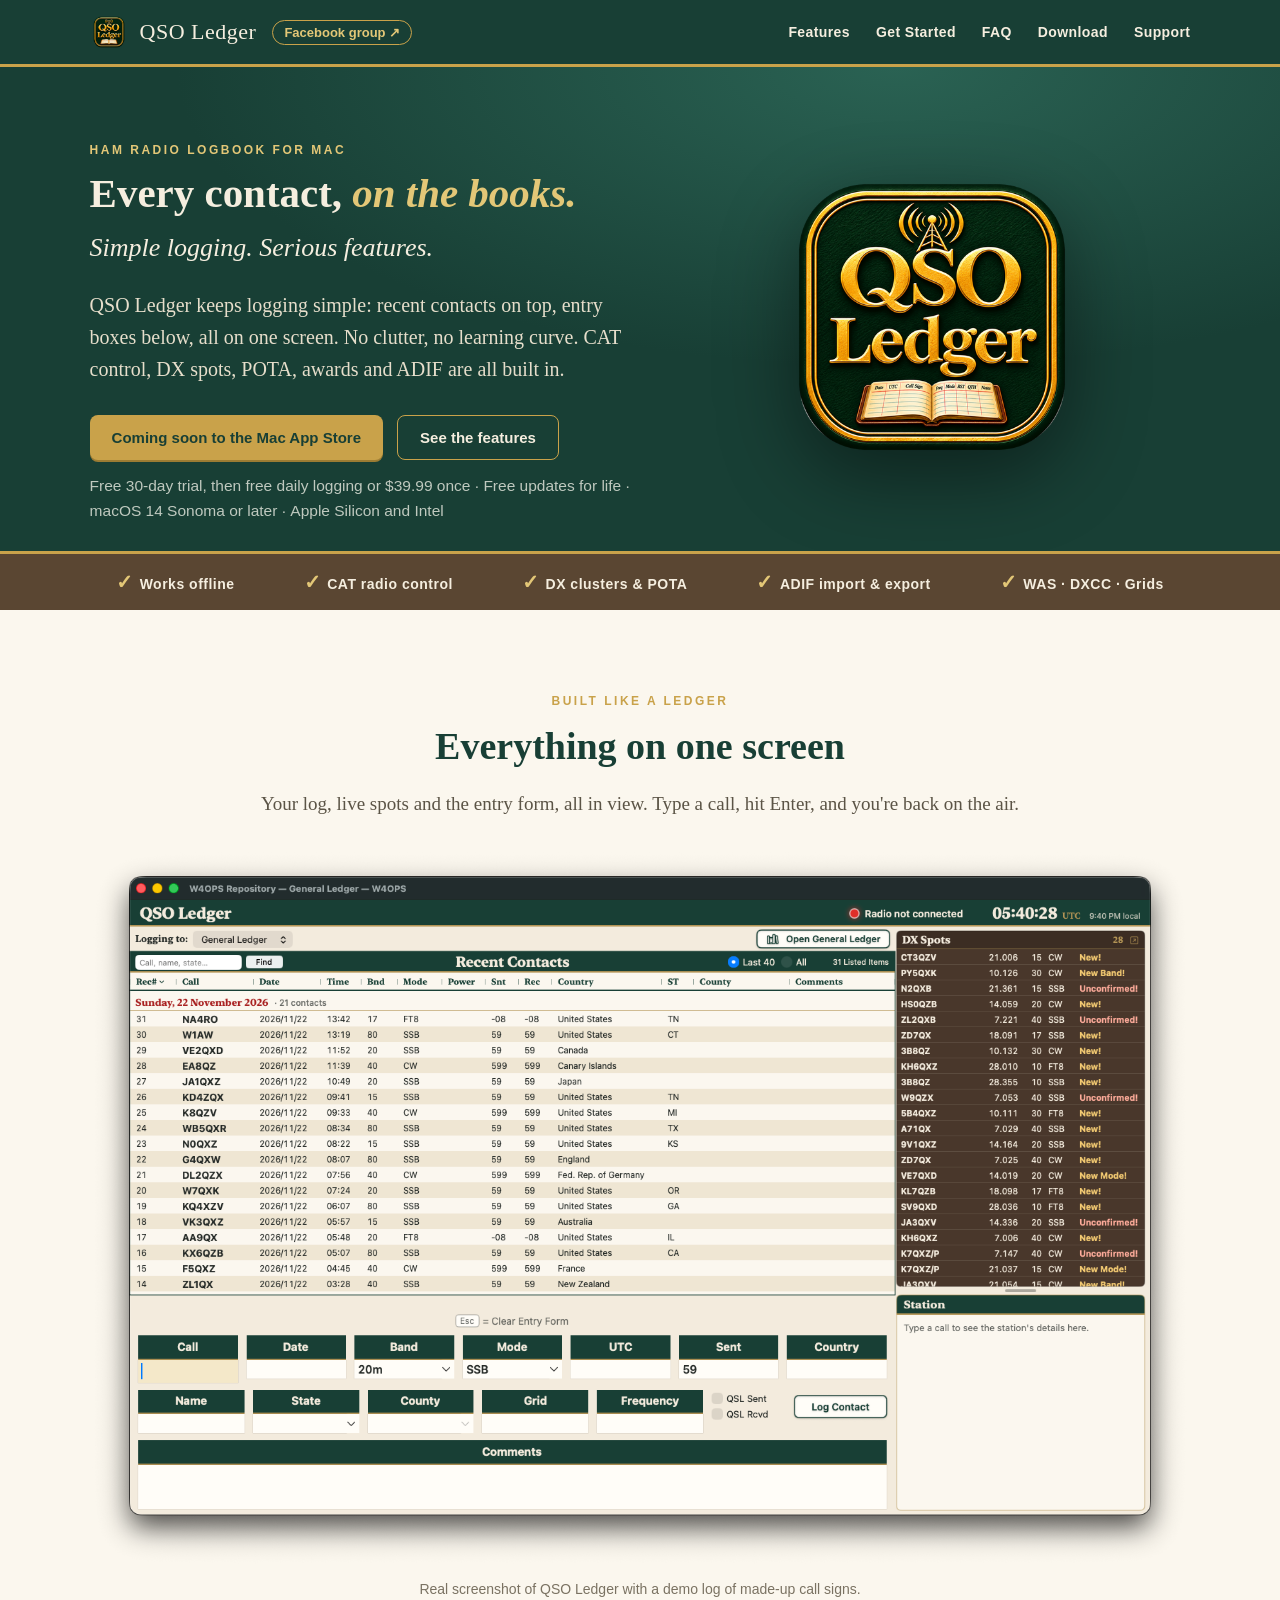
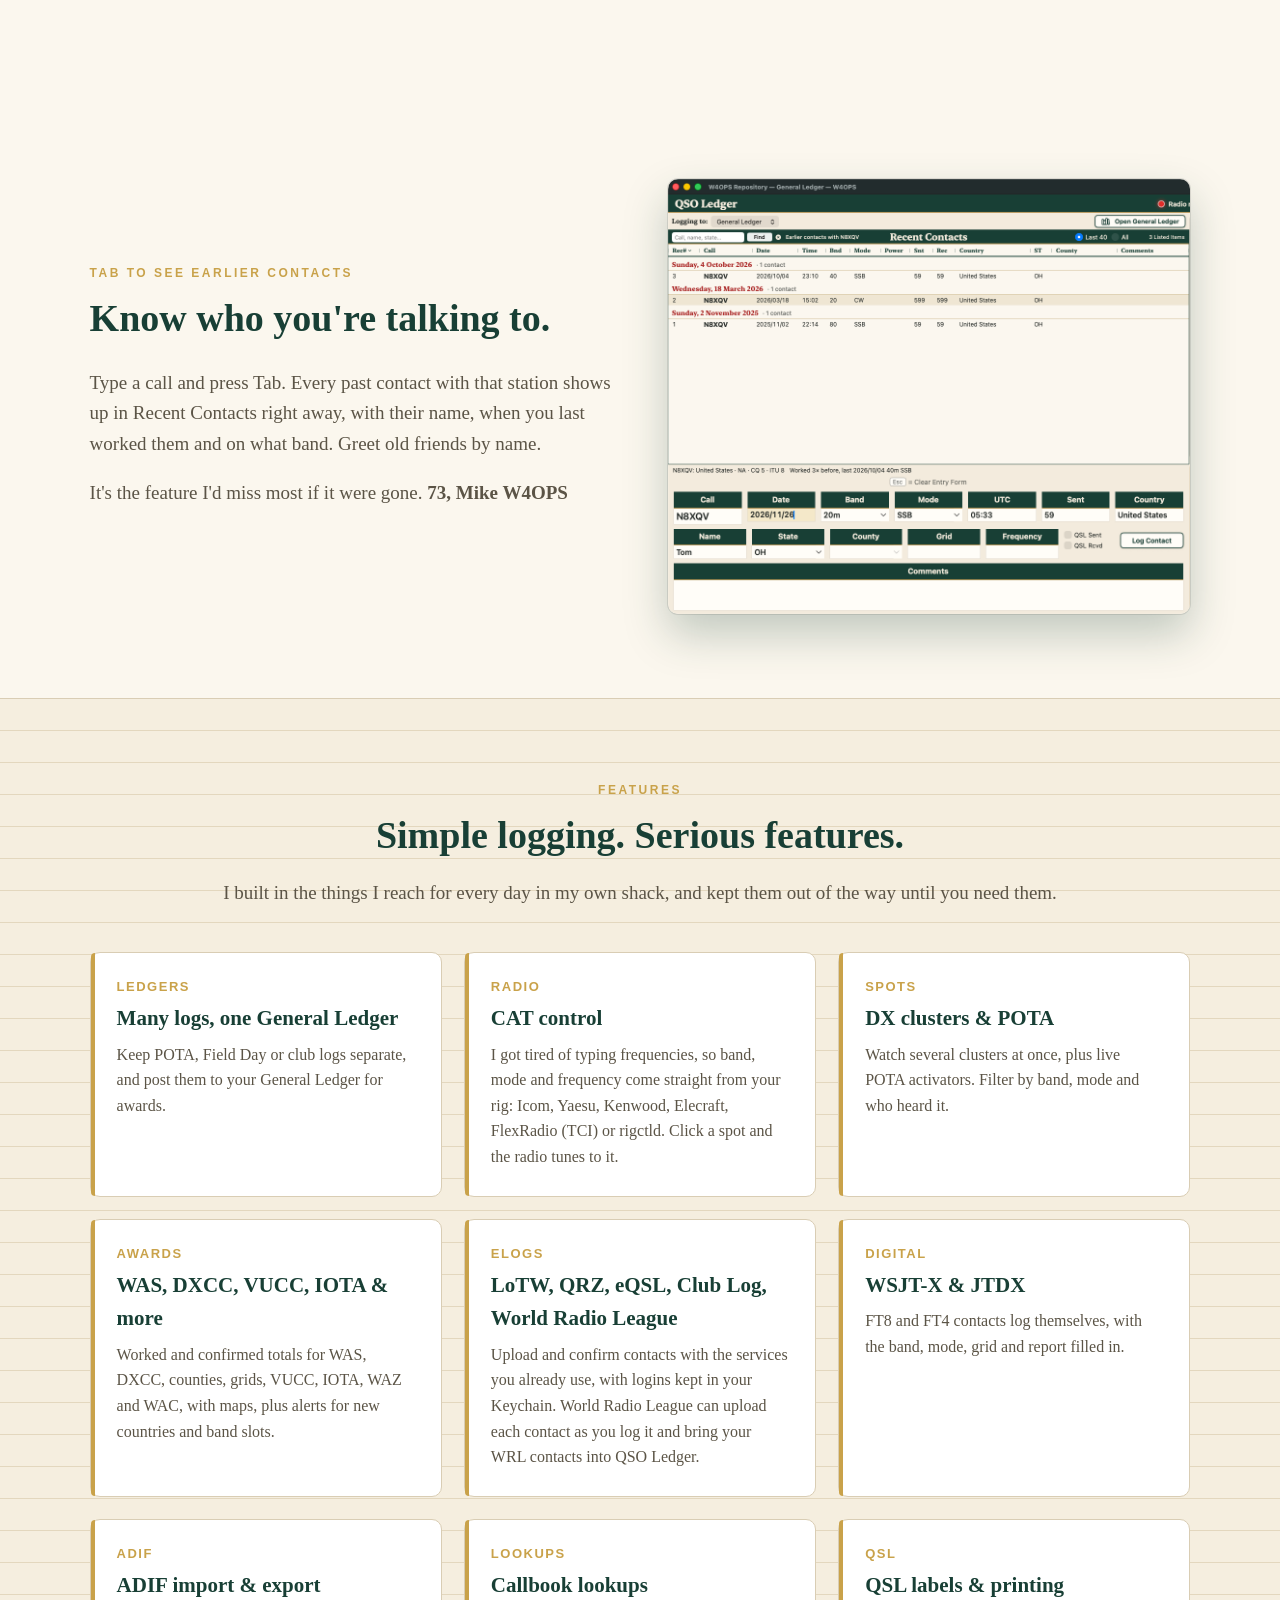
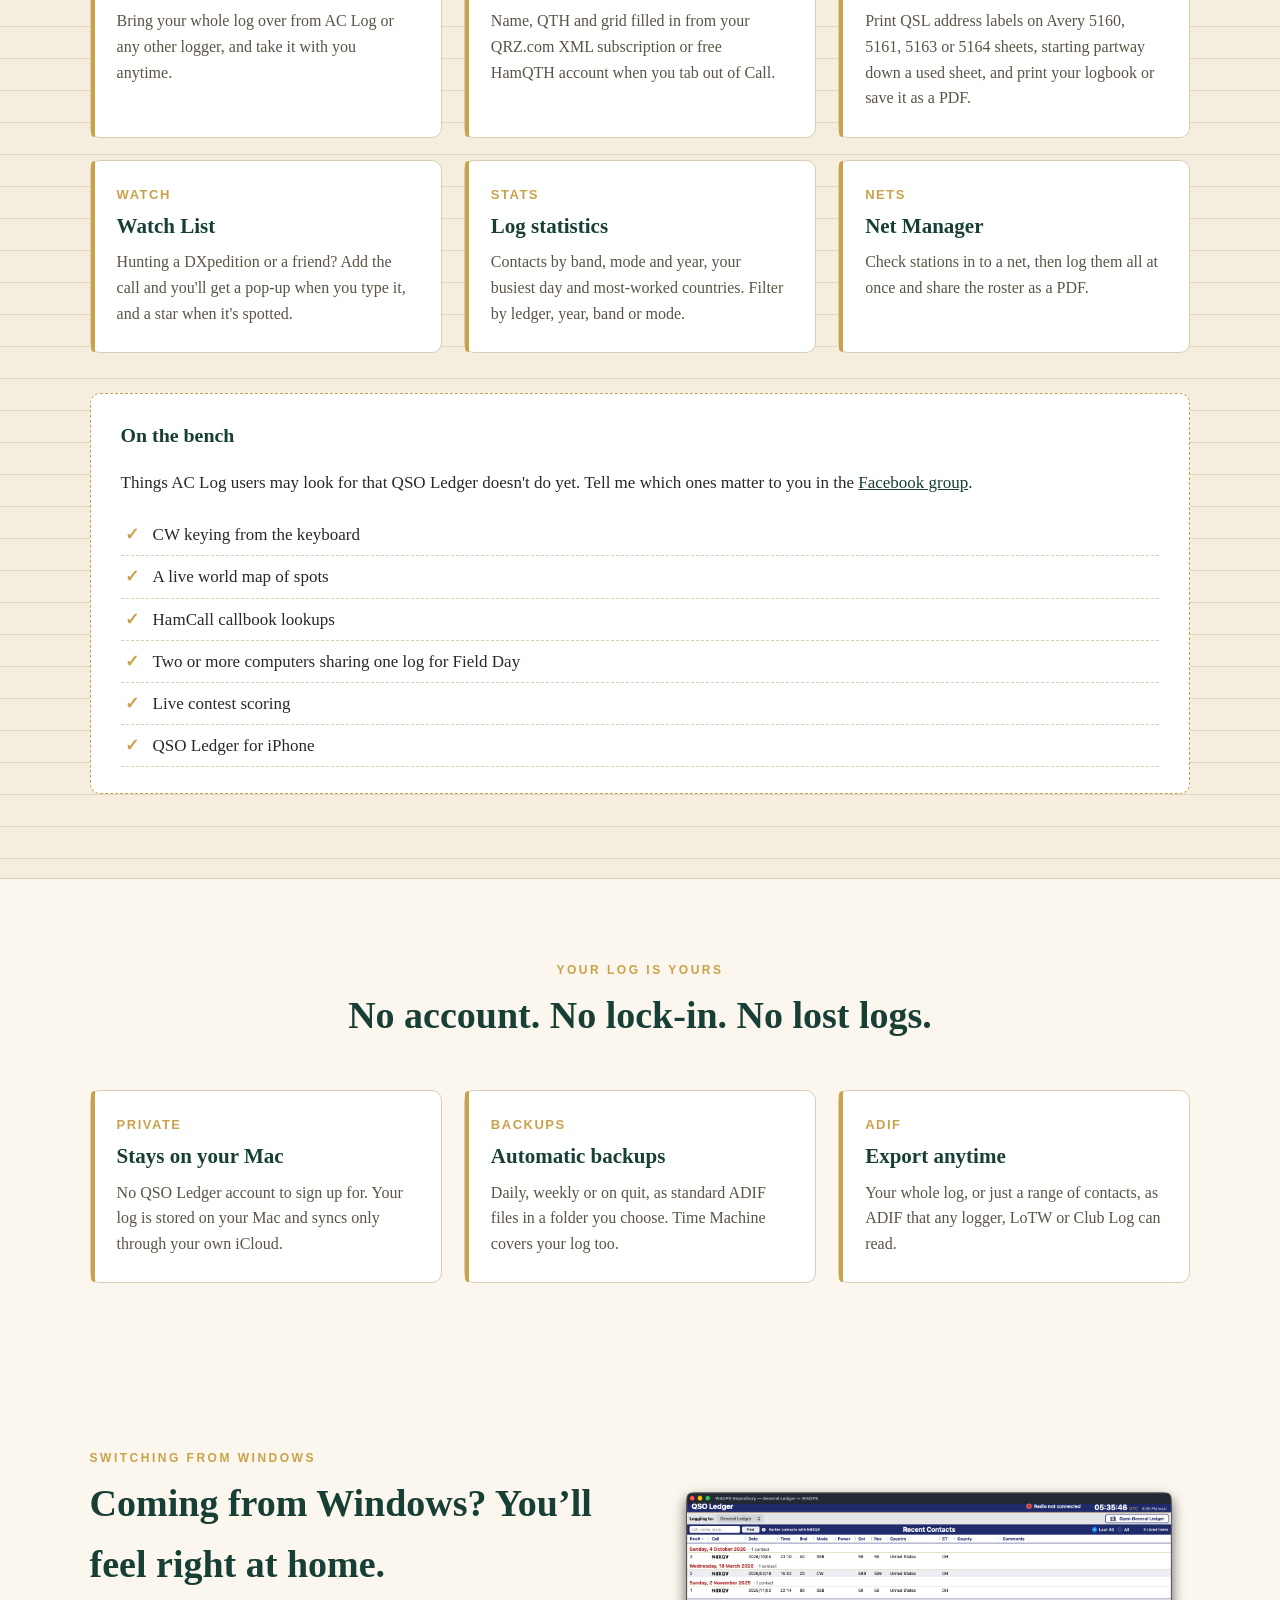
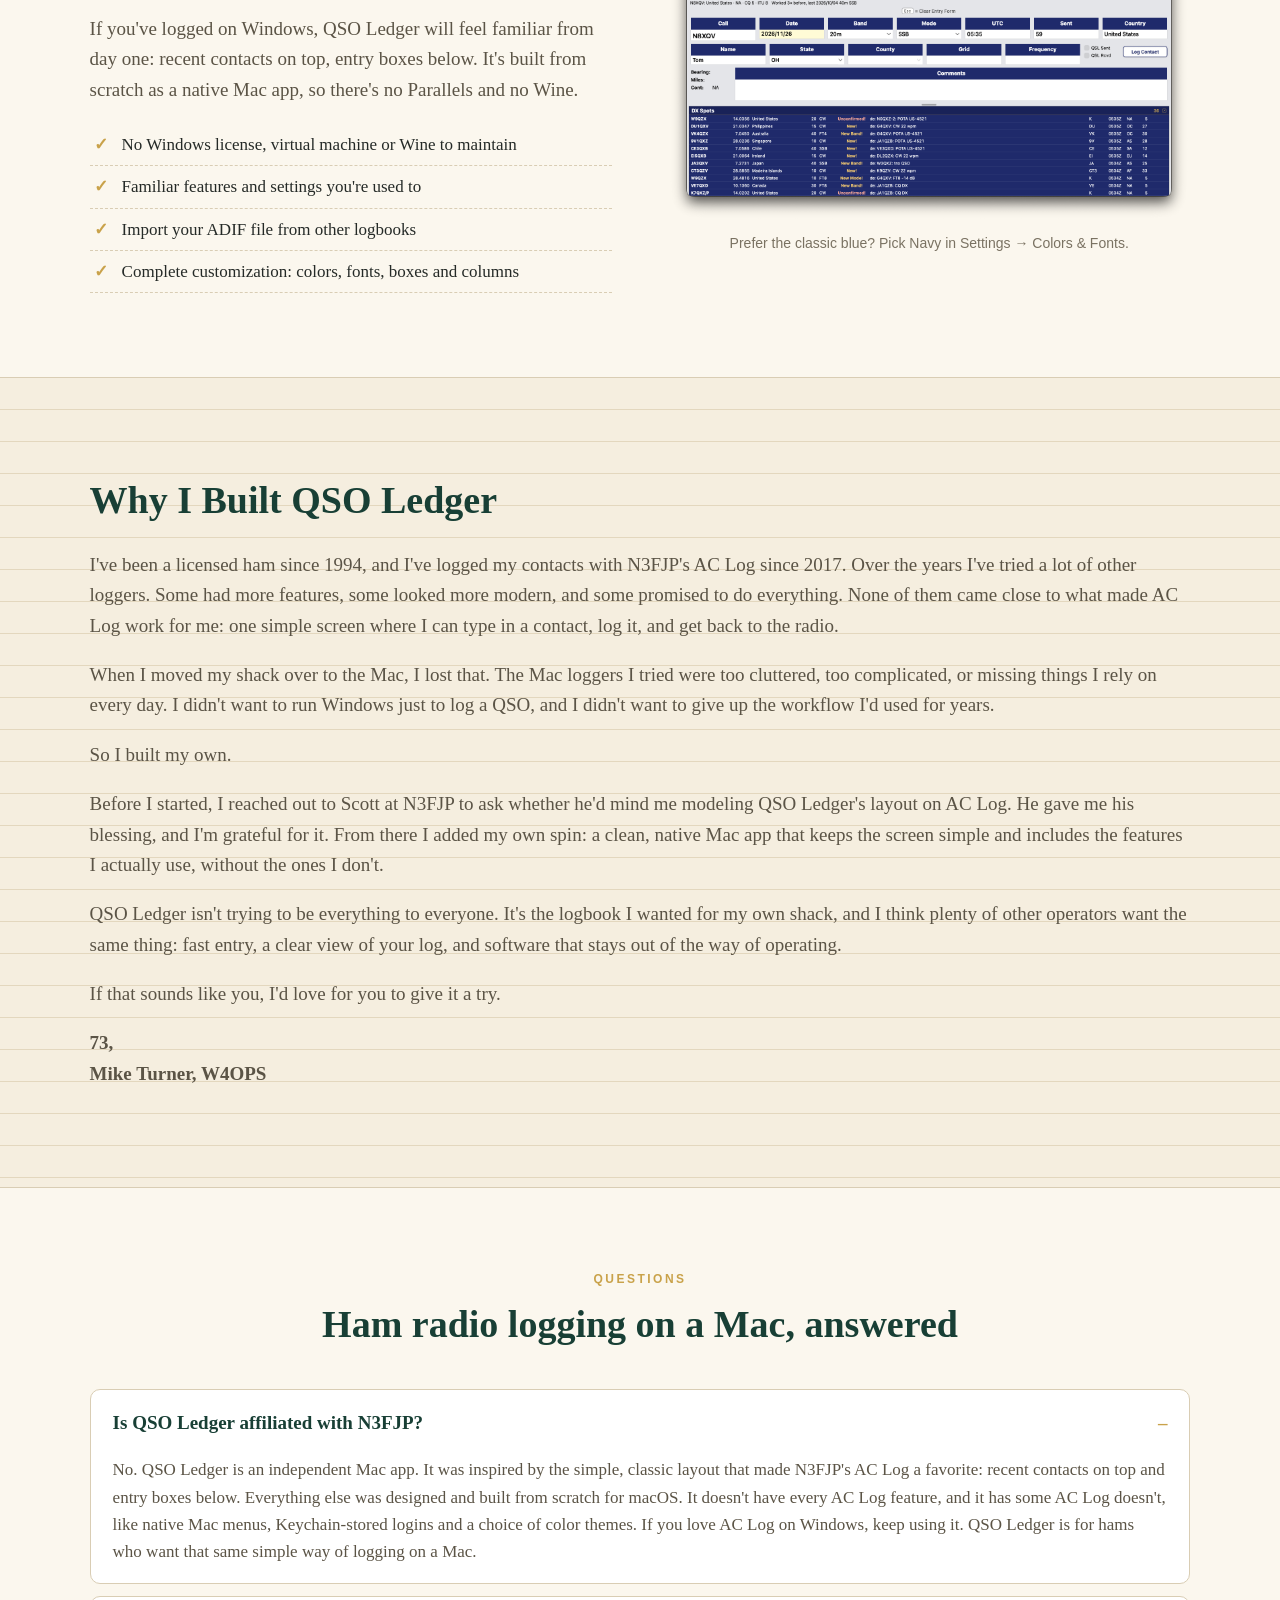
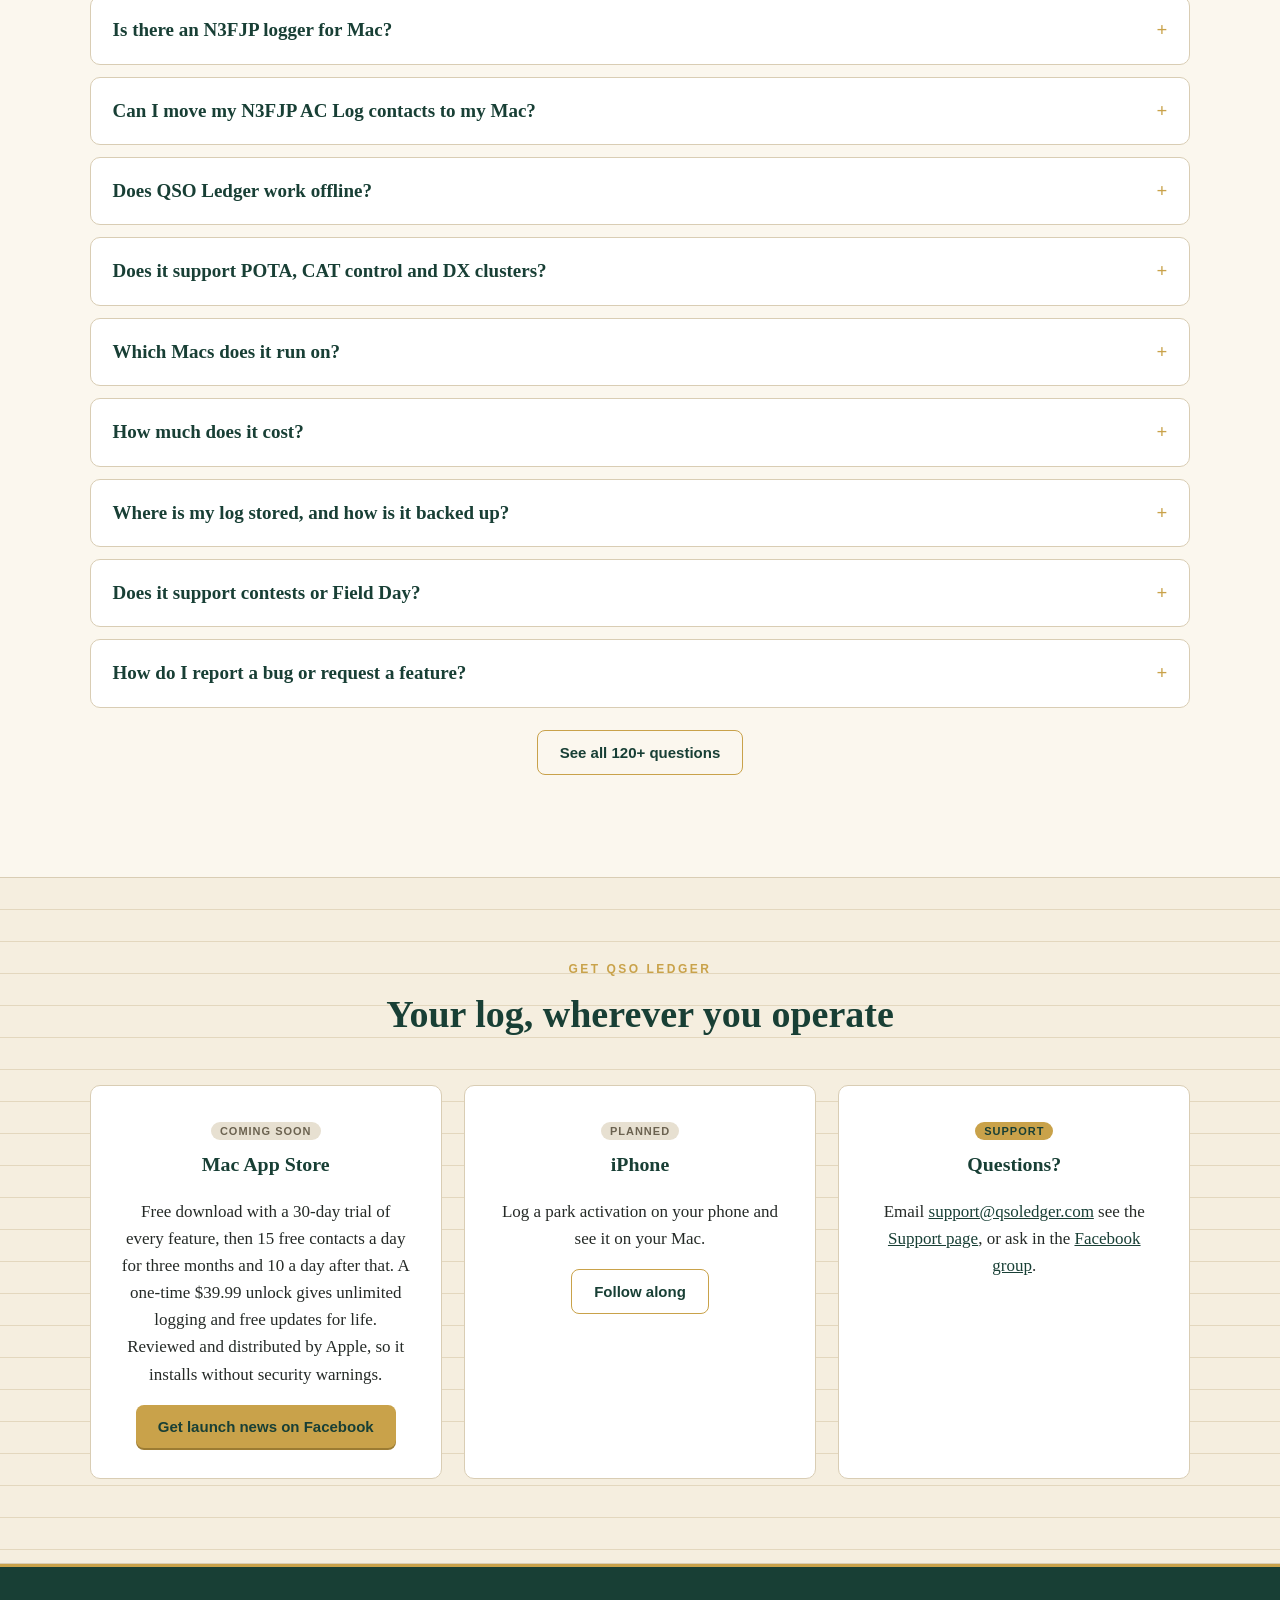
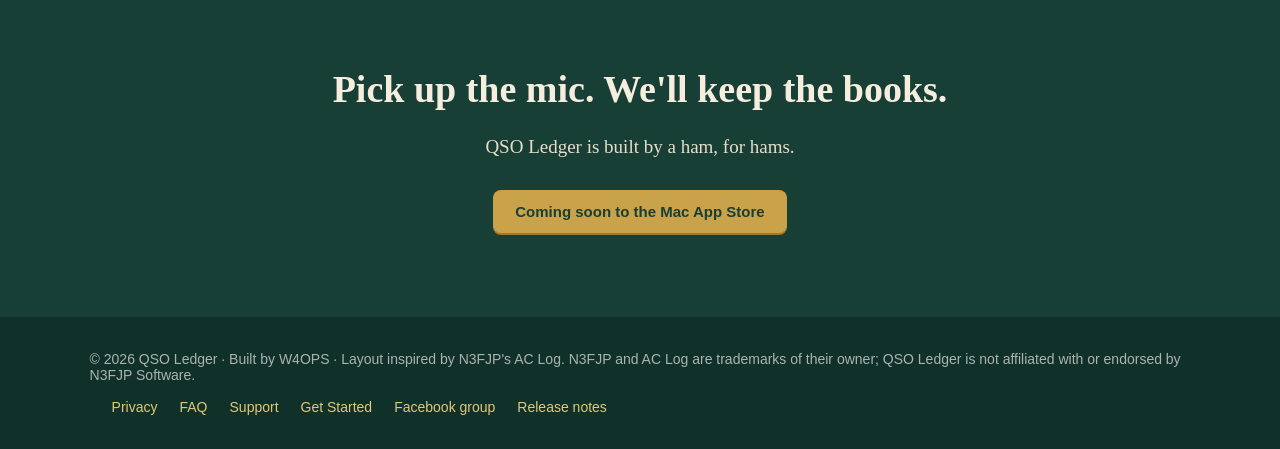
==== commit ed50b330: "Why I Built QSO Ledger: Mike's full story Co-Authored-By: Devin AI <158243242+devin-ai-integration[b" ====
--- a/index.html
+++ b/index.html
@@ -113,10 +113,14 @@
 </div></section>
 
 <section id="why" class="ledger"><div class="wrap">
- <div class="eyebrow" style="color:var(--gold)">Why I built QSO Ledger</div>
- <h2>The logbook I wanted for my own shack.</h2>
- <p class="sub">I've been a ham since 1994, and I've logged with N3FJP's AC Log since 2017. Since then I've tried many other loggers, but nothing comes close to its simple screen. I wanted that same simplicity on my Mac, with all the features I use, so I built it. QSO Ledger is the logbook I wanted for my own shack.</p>
- <p class="sub"><b>73, Mike W4OPS</b></p>
+ <h2>Why I Built QSO Ledger</h2>
+ <p class="sub">I've been a licensed ham since 1994, and I've logged my contacts with N3FJP's AC Log since 2017. Over the years I've tried a lot of other loggers. Some had more features, some looked more modern, and some promised to do everything. None of them came close to what made AC Log work for me: one simple screen where I can type in a contact, log it, and get back to the radio.</p>
+ <p class="sub">When I moved my shack over to the Mac, I lost that. The Mac loggers I tried were too cluttered, too complicated, or missing things I rely on every day. I didn't want to run Windows just to log a QSO, and I didn't want to give up the workflow I'd used for years.</p>
+ <p class="sub">So I built my own.</p>
+ <p class="sub">Before I started, I reached out to Scott at N3FJP to ask whether he'd mind me modeling QSO Ledger's layout on AC Log. He gave me his blessing, and I'm grateful for it. From there I added my own spin: a clean, native Mac app that keeps the screen simple and includes the features I actually use, without the ones I don't.</p>
+ <p class="sub">QSO Ledger isn't trying to be everything to everyone. It's the logbook I wanted for my own shack, and I think plenty of other operators want the same thing: fast entry, a clear view of your log, and software that stays out of the way of operating.</p>
+ <p class="sub">If that sounds like you, I'd love for you to give it a try.</p>
+ <p class="sub"><b>73,<br>Mike Turner, W4OPS</b></p>
 </div></section>
 
 <section id="faq"><div class="wrap">
--- a/style.css
+++ b/style.css
@@ -3,7 +3,7 @@
 body{margin:0;background:var(--paper);color:var(--ink);font:17px/1.6 "Iowan Old Style","Palatino Linotype",Palatino,Georgia,serif}
 a{color:var(--green)}
 .sans{font-family:-apple-system,"Helvetica Neue",Helvetica,Arial,sans-serif}
-.wrap{max-width:none;margin:0 auto;padding:0 clamp(16px,2.5vw,40px)}
+.wrap{max-width:none;margin:0 auto;padding:0 clamp(24px,7vw,120px)}
 nav{background:var(--green);border-bottom:3px solid var(--gold)}
 nav .wrap{display:flex;align-items:center;justify-content:space-between;height:64px}
 .brand{display:flex;align-items:center;gap:12px;color:var(--cream);text-decoration:none;font-size:22px;letter-spacing:.5px}
@@ -29,14 +29,14 @@
 .hero .terms{font-size:15.5px;line-height:1.6;margin-bottom:28px}.terms span{display:inline-block;max-width:100%}
 .video{padding:44px 0 8px}.video video{width:100%;max-width:1080px;height:auto;border-radius:10px;box-shadow:0 18px 40px rgba(0,0,0,.25);background:#000}
 .heroicon{display:flex;justify-content:center;padding-bottom:60px}
-.heroicon img{width:330px;filter:drop-shadow(0 24px 40px rgba(0,0,0,.45))}
+.heroicon img{width:min(330px,100%);filter:drop-shadow(0 24px 40px rgba(0,0,0,.45))}
 .band{background:var(--brown);color:var(--cream);padding:16px 0;border-top:3px solid var(--gold)}
 .band .wrap{display:flex;justify-content:space-around;flex-wrap:wrap;gap:16px;font:600 14px -apple-system,Helvetica,Arial;letter-spacing:.5px}
 .band b{color:var(--gold2);font-size:20px;margin-right:6px}
 section{padding:84px 0}
 h2{font-size:38px;margin:8px 0 12px;font-weight:600;color:var(--green)}
 .sub{font-size:19px;color:#5b5446}
-.center{text-align:center}.center .sub{margin:0 auto}#why .sub{max-width:none}
+.center{text-align:center}.center .sub{margin:0 auto}#why .sub{max-width:none;margin-bottom:14px}
 /* app mock */
 .window{margin:46px auto 0;border-radius:12px;overflow:hidden;background:var(--cream);box-shadow:0 30px 60px rgba(24,63,53,.28),0 0 0 1px rgba(0,0,0,.08);font:12px -apple-system,Helvetica,Arial}
 .tbar{height:34px;background:#E7E0D1;display:flex;align-items:center;padding:0 12px;gap:7px;border-bottom:1px solid #CFC5B0}
@@ -84,7 +84,7 @@
 footer{background:#10302A;color:#A9B5AC;font:14px -apple-system,Helvetica,Arial;padding:34px 0}
 footer .wrap{display:flex;justify-content:space-between;flex-wrap:wrap;gap:16px}
 footer a{color:var(--gold2);text-decoration:none;margin-left:22px}
-@media(max-width:860px){.hero .wrap,.two,.grid,.platforms{grid-template-columns:1fr}h1{font-size:40px}.wbody{grid-template-columns:1fr}.spots{display:none}nav ul{display:none}}
+@media(max-width:860px){.hero .wrap,.two,.grid,.platforms{grid-template-columns:minmax(0,1fr)}h1{font-size:40px}.wbody{grid-template-columns:1fr}.spots{display:none}nav ul{display:none}}
 .card.ph{border-style:dashed;background:#FFFDF8}.card.ph:before{background:#D9CDB4}
 .window.navy{margin:0;background:#E4E5E9;font-size:12px}
 .window.navy th{background:#1F2A6B;border-right-color:#34408A;color:#fff}
